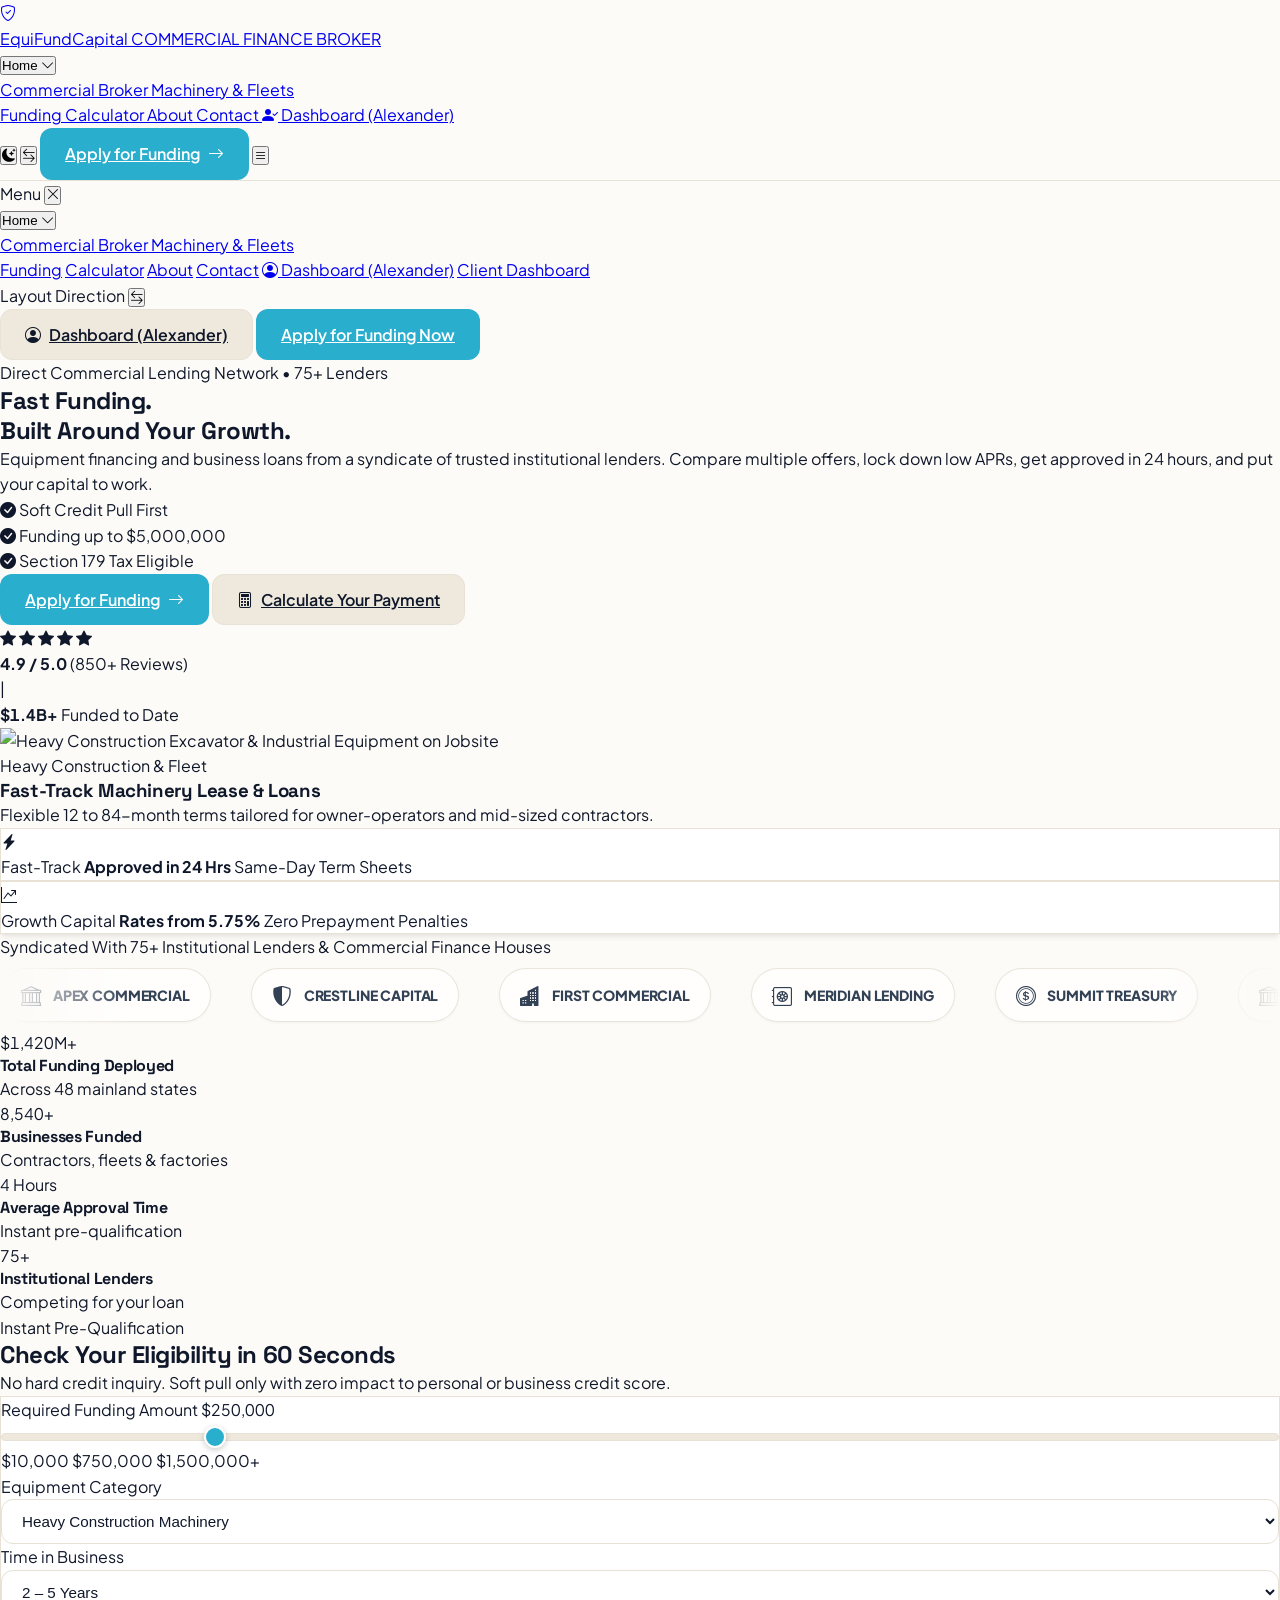
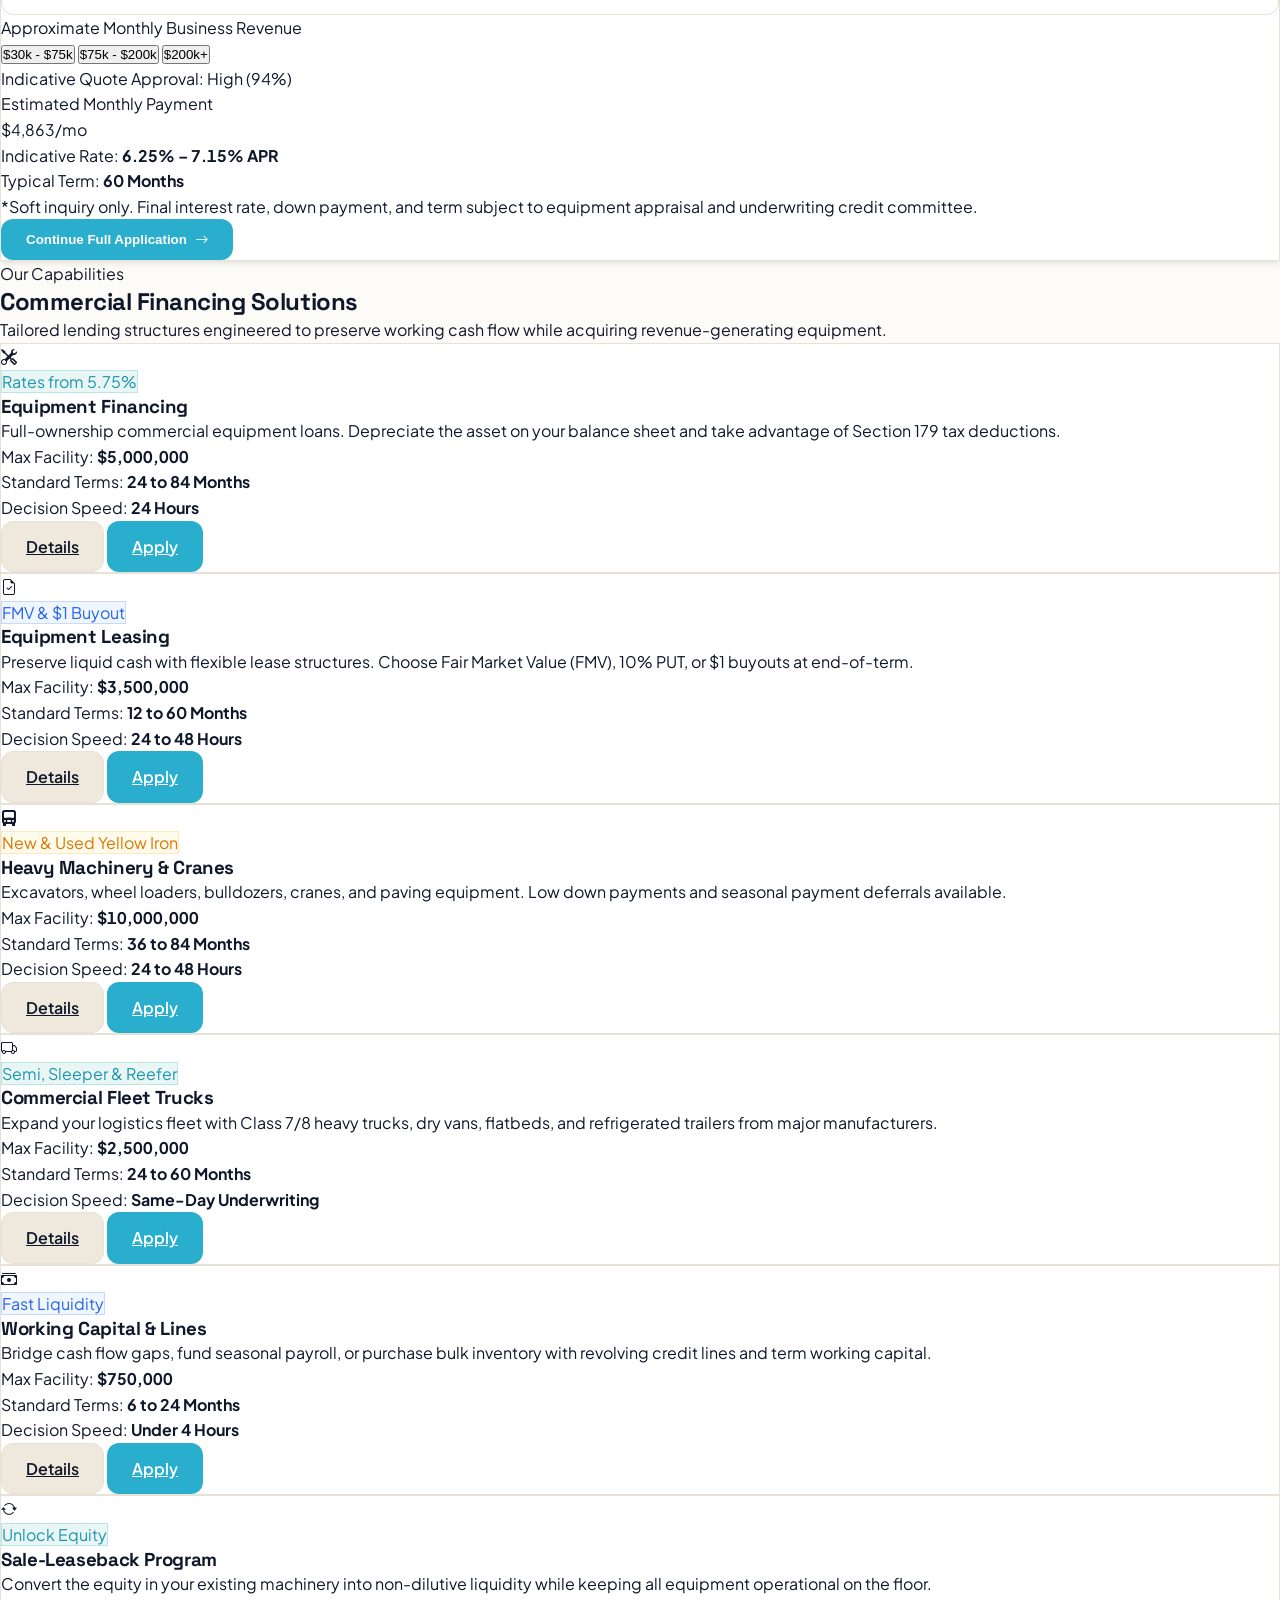
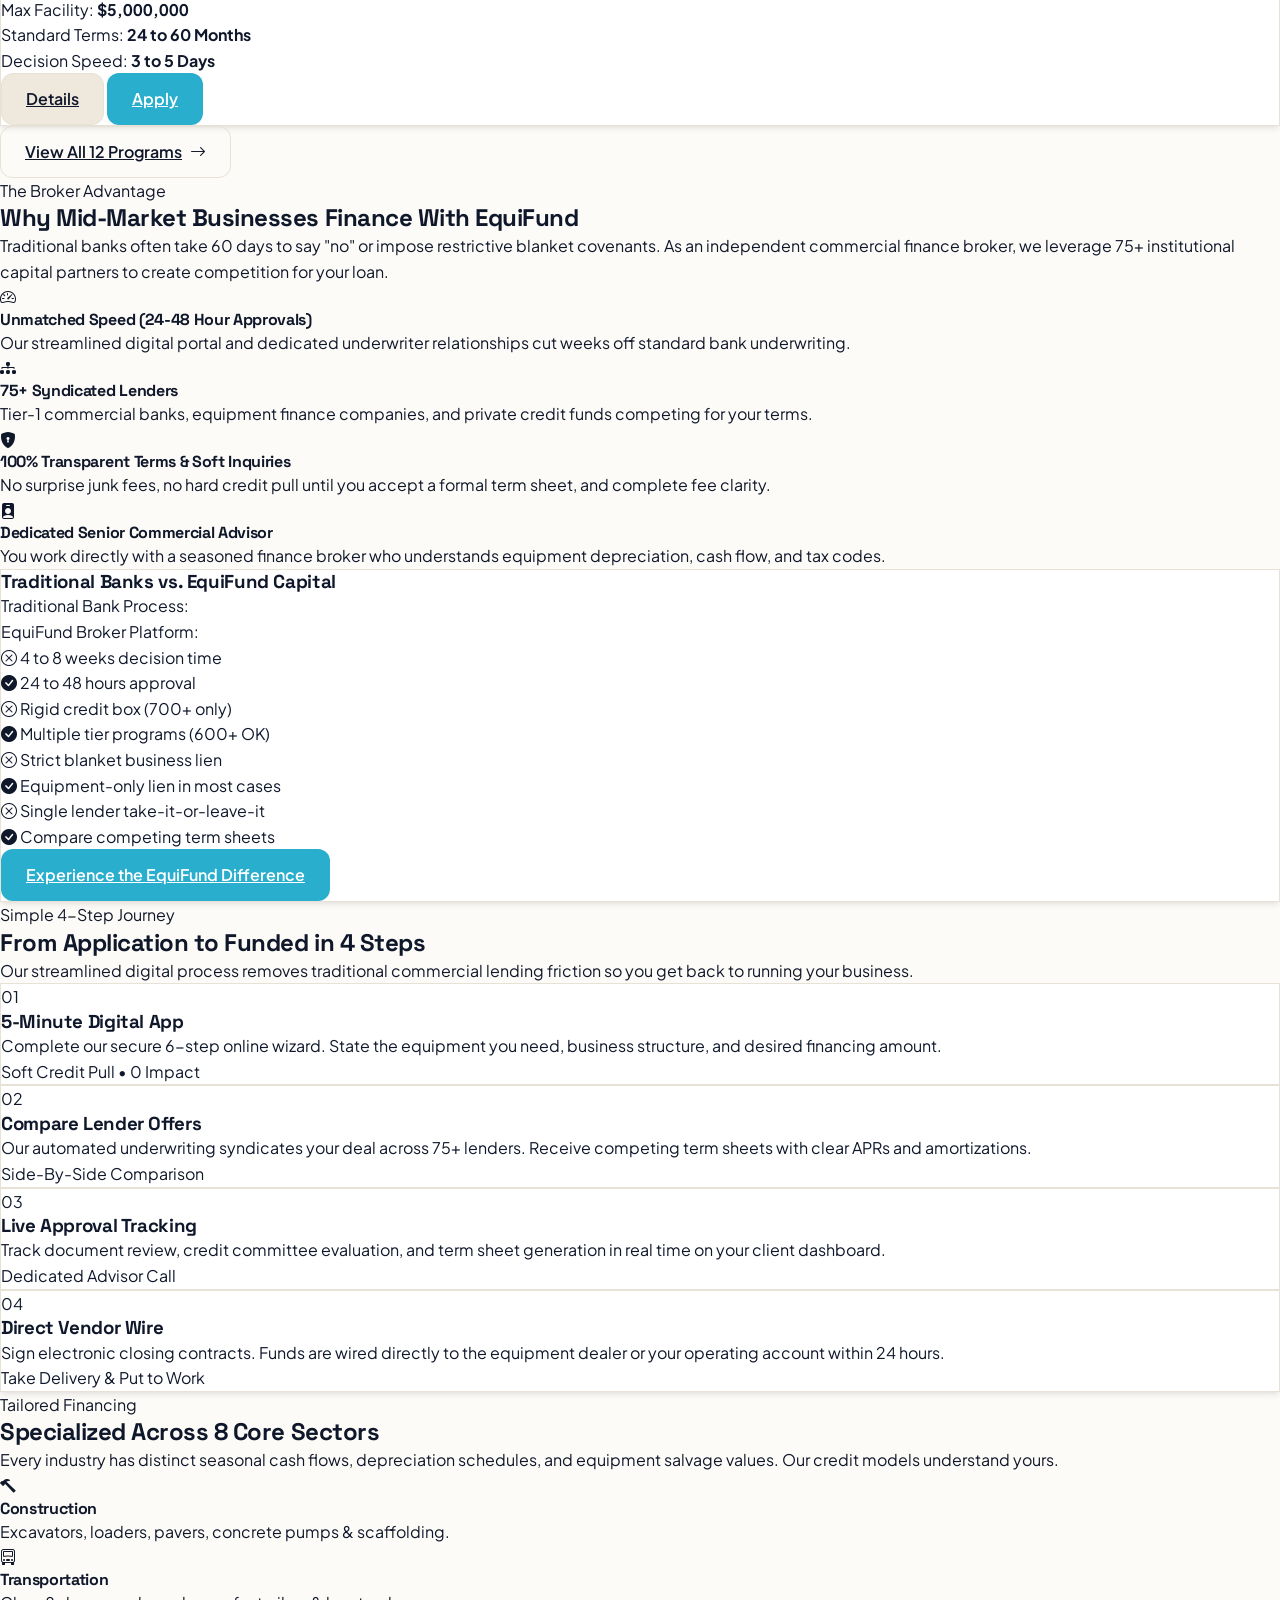
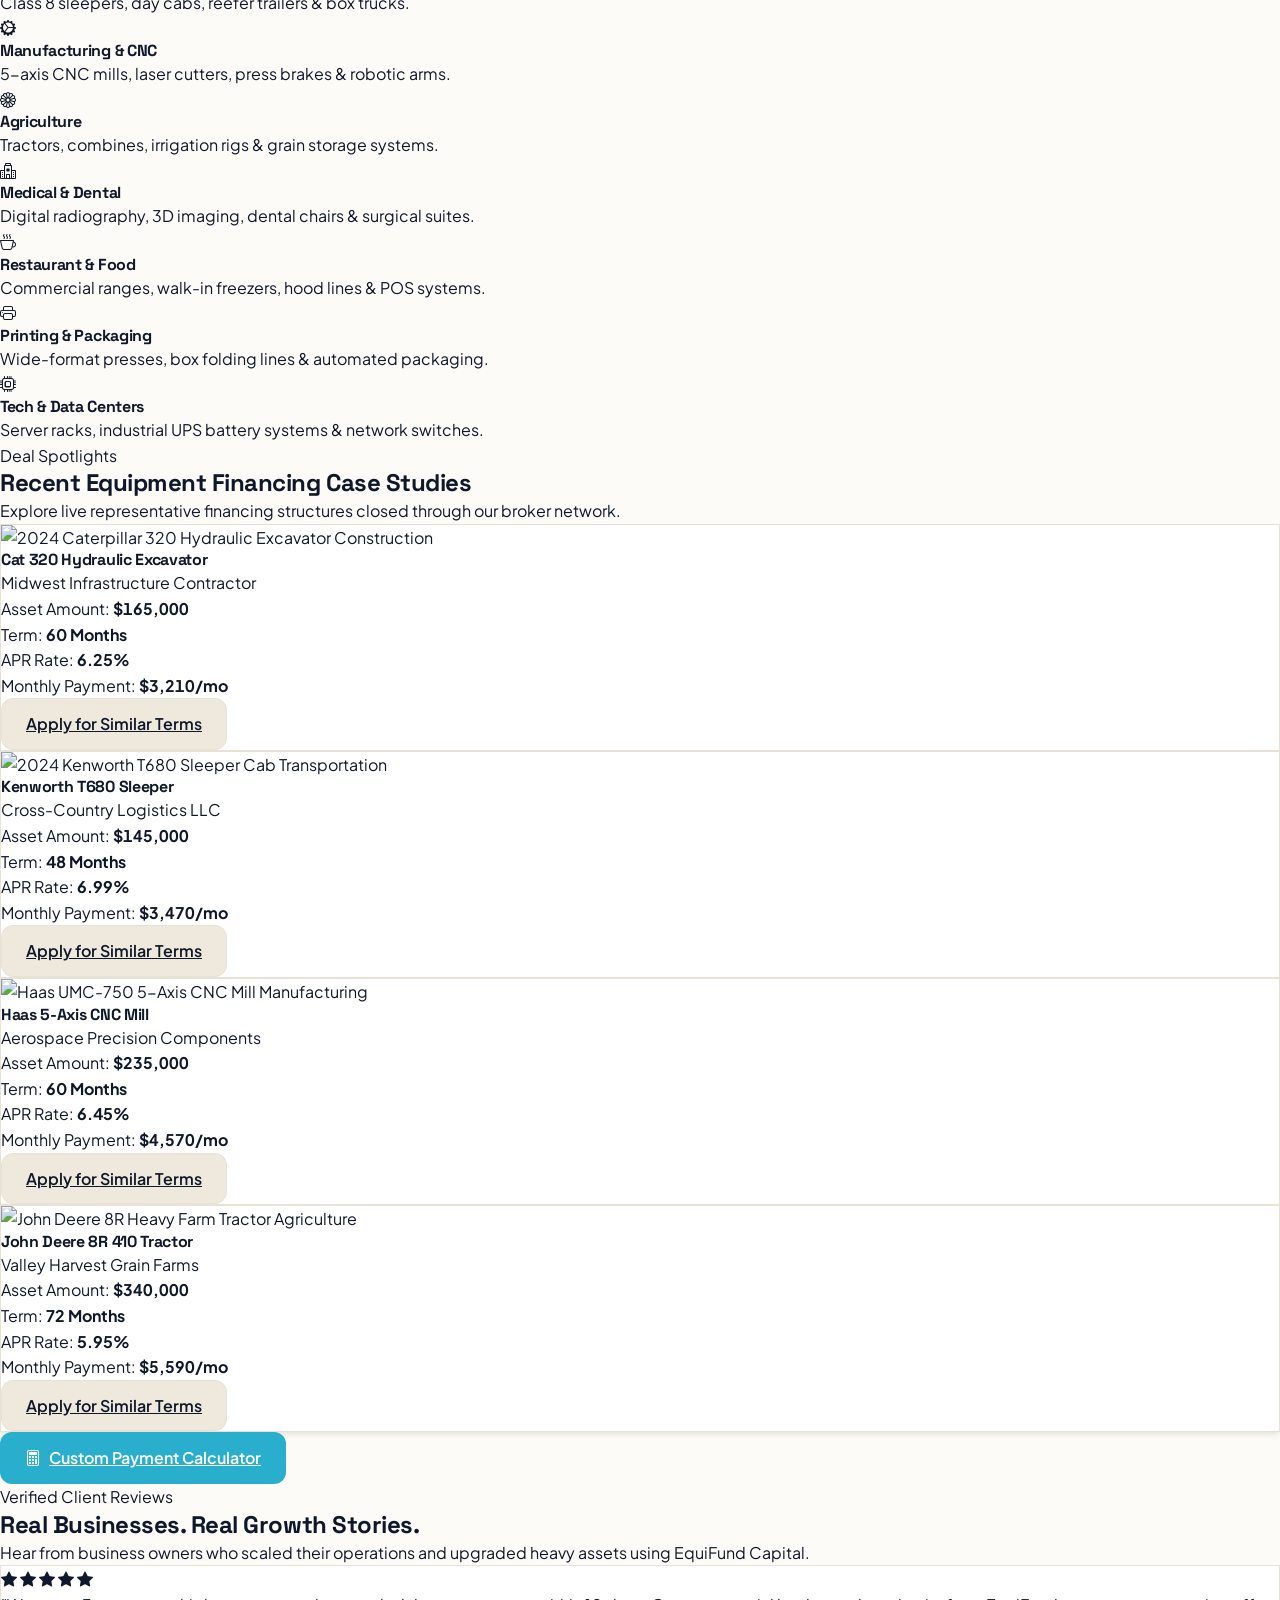
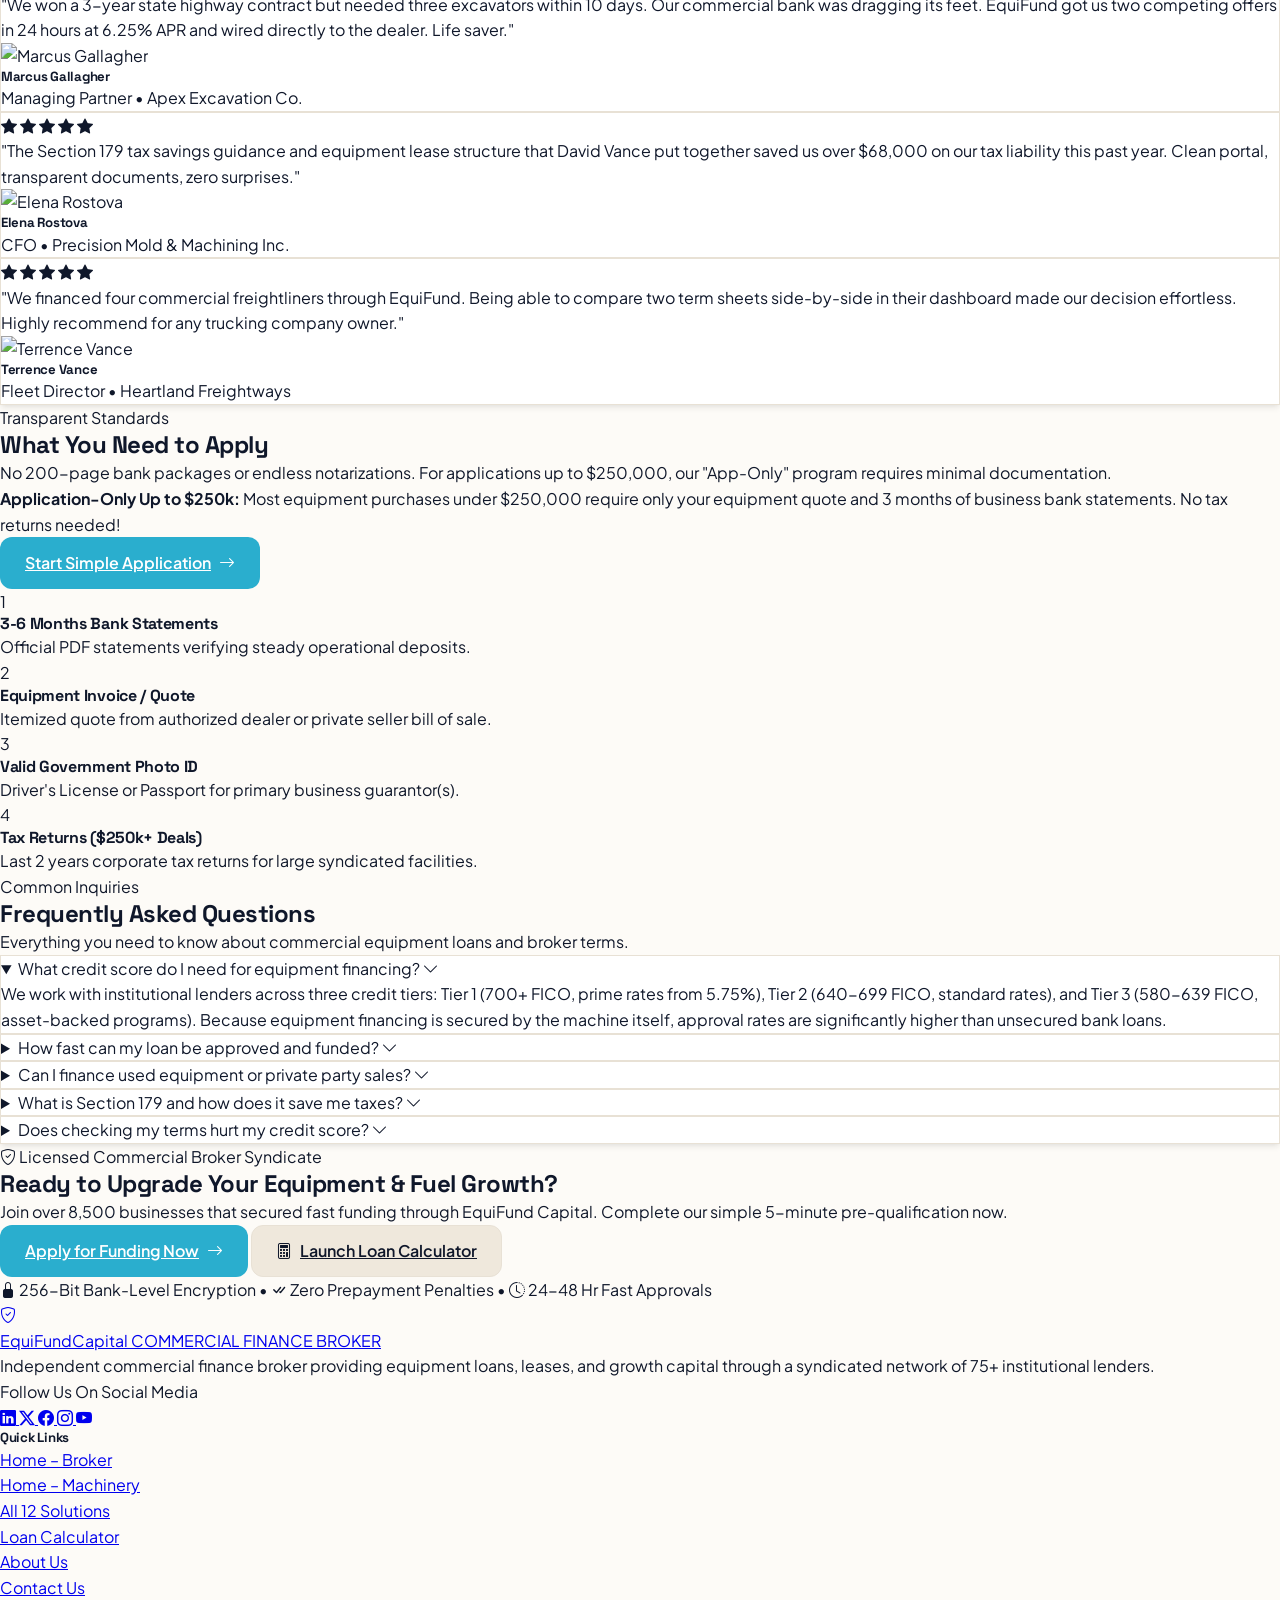
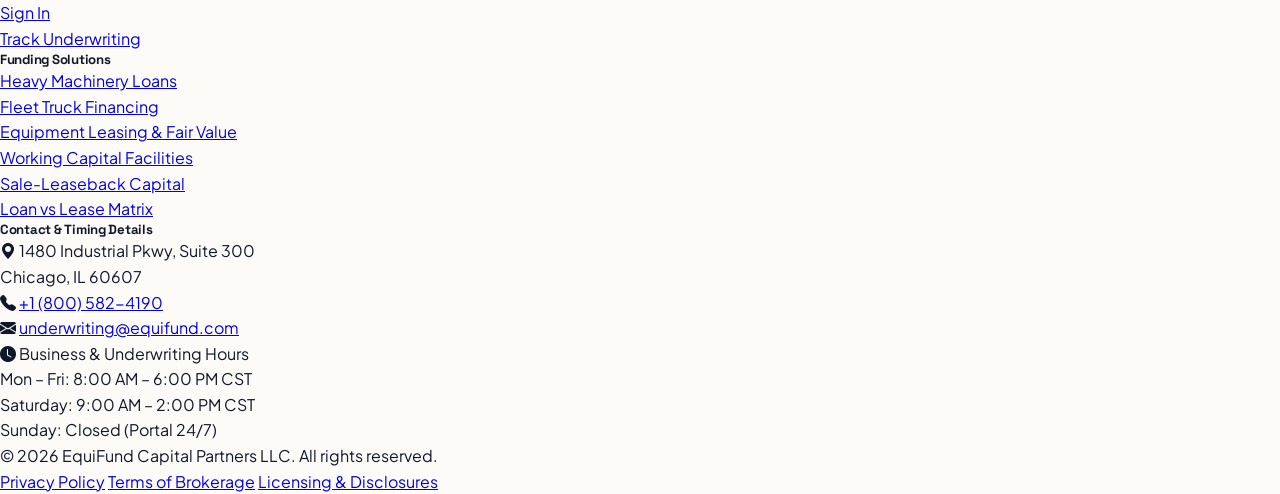
==== index.html @ e2d924dc "first commit" ====
<!DOCTYPE html>
<html lang="en" data-theme="light" dir="ltr">
<head>
  <meta charset="UTF-8">
  <meta name="viewport" content="width=device-width, initial-scale=1.0">
  <title>EquiFund Capital | Equipment Financing & Commercial Business Loans</title>
  <meta name="description" content="Premier commercial equipment financing and business loan broker. Compare top-tier lender offers, get approved in 24-48 hours, and scale your operations with low rates.">
  <link rel="icon" type="image/png" href="favicon.png">
  <link rel="shortcut icon" href="favicon.ico">
  <link rel="apple-touch-icon" href="favicon.png">

  <!-- Tailwind CSS Play CDN -->
  <script src="https://cdn.tailwindcss.com"></script>
  <script>
    tailwind.config = {
      darkMode: ['selector', '[data-theme="dark"]'],
      theme: {
        extend: {
          colors: {
            brand: {
              navy: '#0F172A',
              slate: '#1E293B',
              cyan: '#2AAECE',
              emerald: '#2AAECE',
              'emerald-hover': '#1E94B1',
              gold: '#F59E0B',
              blue: '#2563EB',
              rose: '#EF4444'
            },
            emerald: {
              50: '#F0FBFD',
              100: '#E8F7F3',
              200: '#BAEBF4',
              300: '#7CD5E9',
              400: '#46BFDC',
              500: '#2AAECE',
              600: '#1E94B1',
              700: '#17768E',
              800: '#155E72',
              900: '#144E5E',
              950: '#073340'
            },
            teal: {
              50: '#F0FBFD',
              100: '#E8F7F3',
              200: '#BAEBF4',
              300: '#7CD5E9',
              400: '#46BFDC',
              500: '#2AAECE',
              600: '#1E94B1',
              700: '#17768E',
              800: '#155E72',
              900: '#144E5E',
              950: '#073340'
            },
            cyan: {
              50: '#F0FBFD',
              100: '#E8F7F3',
              200: '#BAEBF4',
              300: '#7CD5E9',
              400: '#46BFDC',
              500: '#2AAECE',
              600: '#1E94B1',
              700: '#17768E',
              800: '#155E72',
              900: '#144E5E',
              950: '#073340'
            },
            cream: {
              50: '#FDFBF7',
              100: '#F6F1E9',
              200: '#EFE8DC',
              300: '#E7DEC9',
              400: '#DFD2B6',
              500: '#D4C3A3'
            }
          },
          fontFamily: {
            sans: ['"Plus Jakarta Sans"', 'system-ui', 'sans-serif'],
            heading: ['"Space Grotesk"', '"Plus Jakarta Sans"', 'sans-serif']
          }
        }
      }
    }
  </script>

  <!-- Bootstrap Icons -->
  <link rel="stylesheet" href="https://cdn.jsdelivr.net/npm/bootstrap-icons@1.11.3/font/bootstrap-icons.min.css">
  
  <!-- Custom Core Stylesheet -->
  <link rel="stylesheet" href="css/style.css">
</head>
<body class="bg-[#FDFBF7] dark:bg-[#090E17] text-slate-900 dark:text-slate-100 antialiased selection:bg-[#2AAECE] selection:text-white">

  <!-- =========================================================================
       Sticky Navigation Bar
       ========================================================================= -->
  <header class="sticky top-0 z-50 glass-header transition-colors">
    <div class="max-w-7xl mx-auto px-4 sm:px-6 lg:px-8 h-20 flex items-center justify-between">
      
      <!-- Brand Logo -->
      <a href="index.html" class="flex items-center gap-3 group">
        <div class="w-11 h-11 rounded-xl bg-emerald-600 flex items-center justify-center text-white shadow-md shadow-emerald-500/20 group-hover:scale-105 transition-transform">
          <i class="bi bi-shield-check text-2xl"></i>
        </div>
        <div>
          <span class="font-heading text-xl font-bold tracking-tight text-slate-900 dark:text-white block leading-none">
            EquiFund<span class="text-emerald-500">Capital</span>
          </span>
          <span class="text-[10px] uppercase font-bold tracking-widest text-slate-500 dark:text-slate-400 block mt-1">
            COMMERCIAL FINANCE BROKER
          </span>
        </div>
      </a>

      <!-- Desktop Navigation Menu -->
      <nav class="hidden lg:flex items-center gap-8 text-sm font-semibold text-slate-700 dark:text-slate-300">
        <!-- Home Dropdown -->
        <div class="relative group">
          <button class="flex items-center gap-1.5 text-emerald-600 dark:text-emerald-400 font-semibold transition-colors py-2 focus:outline-none" aria-haspopup="true" aria-expanded="false">
            <span>Home</span>
            <i class="bi bi-chevron-down text-xs transition-transform duration-200 group-hover:rotate-180"></i>
          </button>
          <div class="absolute top-full left-0 w-48 pt-2 opacity-0 invisible translate-y-2 group-hover:opacity-100 group-hover:visible group-hover:translate-y-0 transition-all duration-200 z-50">
            <div class="bg-white dark:bg-[#0F172A] rounded-2xl shadow-xl border border-[#E8E1D5] dark:border-slate-800 p-1.5 space-y-1">
              <a href="index.html" class="block px-3.5 py-2 rounded-xl bg-[#F6F1E9] dark:bg-slate-800 text-emerald-600 dark:text-emerald-400 text-xs font-bold transition-colors">
                Commercial Broker
              </a>
              <a href="home-2.html" class="block px-3.5 py-2 rounded-xl text-slate-700 dark:text-slate-300 hover:bg-[#F6F1E9] dark:hover:bg-slate-800 hover:text-emerald-600 dark:hover:text-emerald-400 text-xs font-bold transition-colors">
                Machinery & Fleets
              </a>
            </div>
          </div>
        </div>
        <a href="services.html" class="hover:text-emerald-600 dark:hover:text-emerald-400 transition-colors whitespace-nowrap">
          Funding
        </a>
        <a href="calculator.html" class="hover:text-emerald-600 dark:hover:text-emerald-400 transition-colors whitespace-nowrap">
          Calculator
        </a>
        <a href="about.html" class="hover:text-emerald-600 dark:hover:text-emerald-400 transition-colors whitespace-nowrap">
          About
        </a>
        <a href="contact.html" class="hover:text-emerald-600 dark:hover:text-emerald-400 transition-colors whitespace-nowrap">
          Contact
        </a>
        <a href="login.html" class="auth-nav-link hover:text-emerald-600 dark:hover:text-emerald-400 transition-colors whitespace-nowrap inline-flex items-center gap-1.5" title="Sign In to your Account">
          <i class="bi bi-person-circle text-base"></i> <span>Sign In</span>
        </a>
      </nav>

      <!-- Utilities & CTAs -->
      <div class="flex items-center gap-3">
        <!-- Theme Toggle -->
        <button class="theme-toggle-btn p-2.5 rounded-xl border border-slate-200 dark:border-slate-800 text-slate-600 dark:text-slate-300 hover:border-emerald-500 transition-colors flex items-center justify-center" title="Toggle Dark/Light Mode" aria-label="Toggle Dark/Light Mode">
          <i class="bi bi-moon-stars-fill theme-toggle-icon"></i>
        </button>

        <!-- RTL Toggle (Arrows) -->
        <button class="rtl-toggle-btn p-2.5 rounded-xl border border-slate-200 dark:border-slate-800 text-slate-600 dark:text-slate-300 hover:border-emerald-500 transition-colors flex items-center justify-center" title="Toggle Text Direction (LTR / RTL)" aria-label="Toggle Text Direction">
          <i class="bi bi-arrow-left-right"></i>
        </button>

        <!-- Primary CTA -->
        <a href="login.html?intent=apply" class="btn-primary text-xs px-5 py-2.5 shadow-glow hidden sm:inline-flex">
          <span>Apply for Funding</span> <i class="bi bi-arrow-right"></i>
        </a>

        <!-- Mobile Hamburger Button -->
        <button id="mobile-menu-btn" class="p-2.5 rounded-xl border border-slate-200 dark:border-slate-800 text-slate-700 dark:text-slate-200 hover:border-emerald-500 transition-colors lg:hidden" aria-label="Open Navigation">
          <i class="bi bi-list text-2xl"></i>
        </button>
      </div>

    </div>
  </header>

  <!-- Mobile Off-Canvas Navigation Drawer -->
  <div id="mobile-menu-backdrop" class="fixed inset-0 bg-slate-900/60 backdrop-blur-sm z-50 hidden transition-opacity"></div>
  <div id="mobile-menu-drawer" class="fixed top-0 right-0 bottom-0 w-80 bg-white dark:bg-[#0F172A] z-50 shadow-2xl p-6 flex flex-col justify-between transform translate-x-full transition-transform duration-300">
    <div>
      <div class="flex items-center justify-between pb-6 border-b border-slate-100 dark:border-slate-800">
        <span class="font-heading font-bold text-lg text-slate-900 dark:text-white">Menu</span>
        <button id="mobile-menu-close" class="p-2 rounded-lg text-slate-400 hover:text-slate-600 dark:hover:text-white" aria-label="Close Menu">
          <i class="bi bi-x-lg text-xl"></i>
        </button>
      </div>
      <nav class="flex flex-col gap-4 mt-6 text-base font-semibold">
        <!-- Mobile Home Accordion -->
        <div class="border-b border-slate-100 dark:border-slate-800 pb-2">
          <button id="mobile-home-toggle" class="w-full flex items-center justify-between py-2 text-emerald-600 dark:text-emerald-400 font-semibold focus:outline-none">
            <span>Home</span>
            <i class="bi bi-chevron-down text-xs transition-transform duration-200" id="mobile-home-icon"></i>
          </button>
          <div id="mobile-home-menu" class="pl-2 space-y-1 mt-1">
            <a href="index.html" class="block py-2 px-3 rounded-lg bg-[#F6F1E9] dark:bg-slate-800 text-xs font-bold text-emerald-600 dark:text-emerald-400">
              Commercial Broker
            </a>
            <a href="home-2.html" class="block py-2 px-3 rounded-lg text-xs font-bold text-slate-700 dark:text-slate-300 hover:text-emerald-500">
              Machinery & Fleets
            </a>
          </div>
        </div>
        <a href="services.html" class="py-2 border-b border-slate-100 dark:border-slate-800">Funding</a>
        <a href="calculator.html" class="py-2 border-b border-slate-100 dark:border-slate-800">Calculator</a>
        <a href="about.html" class="py-2 border-b border-slate-100 dark:border-slate-800">About</a>
        <a href="contact.html" class="py-2 border-b border-slate-100 dark:border-slate-800">Contact</a>
        <a href="login.html" class="mobile-auth-link py-2 border-b border-slate-100 dark:border-slate-800 flex items-center gap-2">
          <i class="bi bi-person-circle text-emerald-500"></i> <span>Sign In</span>
        </a>
        <a href="dashboard.html" class="py-2 border-b border-slate-100 dark:border-slate-800 text-emerald-600">Client Dashboard</a>
      </nav>
    </div>
    <div class="pt-6 border-t border-slate-100 dark:border-slate-800 space-y-3">
      <div class="flex items-center justify-between">
        <span class="text-xs text-slate-500">Layout Direction</span>
        <button class="rtl-toggle-btn p-2 rounded-lg border border-slate-200 dark:border-slate-800 text-slate-600 dark:text-slate-300 flex items-center justify-center" title="Toggle Text Direction">
          <i class="bi bi-arrow-left-right"></i>
        </button>
      </div>
      <a href="login.html" class="mobile-auth-link btn-secondary w-full text-center text-sm py-3 block">
        <i class="bi bi-person-circle"></i> Sign In
      </a>
      <a href="login.html?intent=apply" class="btn-primary w-full text-center text-sm py-3 block">
        Apply for Funding Now
      </a>
    </div>
  </div>

  <!-- =========================================================================
       HERO SECTION: Fast Business Funding
       ========================================================================= -->
  <section class="relative min-h-[92vh] flex items-center pt-8 pb-16 overflow-hidden bg-[#F6F1E9] dark:bg-[#090E17] border-b border-[#E8E1D5] dark:border-slate-800">
    <div class="max-w-7xl mx-auto px-4 sm:px-6 lg:px-8 relative z-10 w-full">
      <div class="grid grid-cols-1 lg:grid-cols-12 gap-12 lg:gap-8 items-center">
        
        <!-- Left Content Column -->
        <div class="lg:col-span-7 space-y-8">
          
          <!-- Trust Badge Pill -->
          <div class="inline-flex items-center gap-2.5 px-4 py-2 rounded-full border border-emerald-500/30 bg-emerald-500/10 text-emerald-700 dark:text-emerald-300 text-xs font-bold uppercase tracking-wider">
            <span class="w-2 h-2 rounded-full bg-emerald-500 animate-ping"></span>
            <span>Direct Commercial Lending Network &bull; 75+ Lenders</span>
          </div>

          <!-- Hero Headline -->
          <div class="space-y-4">
            <h1 class="text-4xl sm:text-5xl lg:text-6xl font-extrabold font-heading text-slate-900 dark:text-white leading-[1.1] tracking-tight">
              Fast Funding.<br>
              <span class="text-[#2AAECE] inline-block">
                Built Around Your Growth.
              </span>
            </h1>
            <p class="text-lg sm:text-xl text-slate-600 dark:text-slate-300 max-w-2xl leading-relaxed">
              Equipment financing and business loans from a syndicate of trusted institutional lenders. Compare multiple offers, lock down low APRs, get approved in 24 hours, and put your capital to work.
            </p>
          </div>

          <!-- Key Highlights Bullet Bar -->
          <div class="grid grid-cols-2 sm:grid-cols-3 gap-3 pt-2 text-xs font-semibold text-slate-700 dark:text-slate-300">
            <div class="flex items-center gap-2">
              <i class="bi bi-check-circle-fill text-emerald-500 text-base"></i>
              <span>Soft Credit Pull First</span>
            </div>
            <div class="flex items-center gap-2">
              <i class="bi bi-check-circle-fill text-emerald-500 text-base"></i>
              <span>Funding up to $5,000,000</span>
            </div>
            <div class="flex items-center gap-2">
              <i class="bi bi-check-circle-fill text-emerald-500 text-base"></i>
              <span>Section 179 Tax Eligible</span>
            </div>
          </div>

          <!-- CTA Buttons -->
          <div class="flex flex-col sm:flex-row gap-4 pt-2">
            <a href="login.html?intent=apply" class="btn-primary text-base px-8 py-4 shadow-xl">
              <span>Apply for Funding</span>
              <i class="bi bi-arrow-right text-lg"></i>
            </a>
            <a href="calculator.html" class="btn-secondary text-base px-8 py-4">
              <i class="bi bi-calculator"></i>
              <span>Calculate Your Payment</span>
            </a>
          </div>

          <!-- Micro Trust Stats -->
          <div class="pt-4 flex items-center gap-6 text-xs text-slate-500 dark:text-slate-400">
            <div class="flex items-center gap-1.5">
              <div class="flex text-amber-400">
                <i class="bi bi-star-fill"></i>
                <i class="bi bi-star-fill"></i>
                <i class="bi bi-star-fill"></i>
                <i class="bi bi-star-fill"></i>
                <i class="bi bi-star-fill"></i>
              </div>
              <strong class="text-slate-900 dark:text-white font-bold">4.9 / 5.0</strong> (850+ Reviews)
            </div>
            <div class="hidden sm:block text-slate-300 dark:text-slate-700">|</div>
            <div>
              <strong class="text-slate-900 dark:text-white font-bold font-tabular">$1.4B+</strong> Funded to Date
            </div>
          </div>

        </div>

        <!-- Right Visual Column: Realistic Heavy Equipment & Floating Fintech Badges -->
        <div class="lg:col-span-5 relative">
          
          <!-- Main Hero Image Frame -->
          <div class="relative rounded-3xl overflow-hidden shadow-2xl border-4 border-white dark:border-slate-800 bg-slate-100 dark:bg-slate-800 group">
            <img src="https://images.unsplash.com/photo-1578328819058-b69f3a3b0f6b?auto=format&fit=crop&w=1200&q=80" 
                 alt="Heavy Construction Excavator & Industrial Equipment on Jobsite" 
                 class="w-full h-[460px] sm:h-[520px] object-cover object-center group-hover:scale-105 transition-transform duration-700">
            
            <div class="absolute bottom-6 left-6 right-6 p-4 rounded-2xl bg-slate-950/80 backdrop-blur-sm border border-white/10 text-white">
              <div class="inline-block px-3 py-1 rounded-md bg-emerald-500 text-white font-bold text-xs uppercase tracking-wider mb-2">
                Heavy Construction & Fleet
              </div>
              <h3 class="text-lg font-bold">Fast-Track Machinery Lease & Loans</h3>
              <p class="text-xs text-slate-200 mt-0.5">Flexible 12 to 84-month terms tailored for owner-operators and mid-sized contractors.</p>
            </div>
          </div>

          <!-- Floating Badge 1: Approval Speed -->
          <div class="glass-card absolute -top-5 -left-4 sm:-left-8 p-4 rounded-2xl shadow-xl flex items-center gap-3.5 max-w-[240px] animate-float">
            <div class="w-11 h-11 rounded-xl bg-emerald-500/10 text-emerald-600 dark:text-emerald-400 flex items-center justify-center text-xl flex-shrink-0">
              <i class="bi bi-lightning-charge-fill"></i>
            </div>
            <div>
              <span class="text-[10px] font-bold uppercase tracking-wider text-slate-400 block">Fast-Track</span>
              <strong class="text-sm font-bold text-slate-900 dark:text-white block">Approved in 24 Hrs</strong>
              <span class="text-[11px] text-emerald-600 dark:text-emerald-400 font-semibold">Same-Day Term Sheets</span>
            </div>
          </div>

          <!-- Floating Badge 2: Funding Amount & Rates -->
          <div class="glass-card absolute -bottom-6 -right-3 sm:-right-6 p-4 rounded-2xl shadow-xl flex items-center gap-3.5 max-w-[260px]">
            <div class="w-11 h-11 rounded-xl bg-amber-500/10 text-amber-500 flex items-center justify-center text-xl flex-shrink-0">
              <i class="bi bi-graph-up-arrow"></i>
            </div>
            <div>
              <span class="text-[10px] font-bold uppercase tracking-wider text-slate-400 block">Growth Capital</span>
              <strong class="text-base font-extrabold text-slate-900 dark:text-white font-tabular block">Rates from 5.75%</strong>
              <span class="text-[11px] text-slate-500 dark:text-slate-400">Zero Prepayment Penalties</span>
            </div>
          </div>

        </div>

      </div>
    </div>
  </section>

  <!-- =========================================================================
       TRUST BAR: Lender Partner Wordmarks & Certifications (Animated Marquee)
       ========================================================================= -->
  <section class="py-10 border-y border-[#E8E1D5] dark:border-slate-800 bg-[#F6F1E9]/60 dark:bg-slate-900/40 overflow-hidden">
    <div class="max-w-7xl mx-auto px-4 sm:px-6 lg:px-8">
      <p class="text-center text-xs uppercase font-bold tracking-widest text-slate-600 dark:text-slate-400 mb-6 flex items-center justify-center gap-2">
        <span class="w-8 h-px bg-slate-300 dark:bg-slate-700 hidden sm:inline-block"></span>
        <span>Syndicated With 75+ Institutional Lenders &amp; Commercial Finance Houses</span>
        <span class="w-8 h-px bg-slate-300 dark:bg-slate-700 hidden sm:inline-block"></span>
      </p>
      
      <!-- Infinite Smooth Gliding Partner Marquee with Pause on Hover -->
      <div class="partner-marquee-container">
        <div class="partner-marquee-track">
          <!-- Primary Loop Group -->
          <div class="partner-logo-item" title="Apex Commercial Lending Desk">
            <i class="bi bi-bank text-emerald-500"></i>
            <span>APEX COMMERCIAL</span>
          </div>
          <div class="partner-logo-item" title="Crestline Capital Syndication">
            <i class="bi bi-shield-shaded text-blue-500"></i>
            <span>CRESTLINE CAPITAL</span>
          </div>
          <div class="partner-logo-item" title="First Commercial Credit Desk">
            <i class="bi bi-buildings-fill text-indigo-500"></i>
            <span>FIRST COMMERCIAL</span>
          </div>
          <div class="partner-logo-item" title="Meridian Lending Group">
            <i class="bi bi-safe2 text-amber-500"></i>
            <span>MERIDIAN LENDING</span>
          </div>
          <div class="partner-logo-item" title="Summit Treasury Commercial Facilities">
            <i class="bi bi-coin text-emerald-500"></i>
            <span>SUMMIT TREASURY</span>
          </div>

          <!-- Duplicate Loop Group for Seamless Infinite Scroll -->
          <div class="partner-logo-item" title="Apex Commercial Lending Desk" aria-hidden="true">
            <i class="bi bi-bank text-emerald-500"></i>
            <span>APEX COMMERCIAL</span>
          </div>
          <div class="partner-logo-item" title="Crestline Capital Syndication" aria-hidden="true">
            <i class="bi bi-shield-shaded text-blue-500"></i>
            <span>CRESTLINE CAPITAL</span>
          </div>
          <div class="partner-logo-item" title="First Commercial Credit Desk" aria-hidden="true">
            <i class="bi bi-buildings-fill text-indigo-500"></i>
            <span>FIRST COMMERCIAL</span>
          </div>
          <div class="partner-logo-item" title="Meridian Lending Group" aria-hidden="true">
            <i class="bi bi-safe2 text-amber-500"></i>
            <span>MERIDIAN LENDING</span>
          </div>
          <div class="partner-logo-item" title="Summit Treasury Commercial Facilities" aria-hidden="true">
            <i class="bi bi-coin text-emerald-500"></i>
            <span>SUMMIT TREASURY</span>
          </div>
        </div>
      </div>
    </div>
  </section>

  <!-- =========================================================================
       ANIMATED STATISTICS: Scale & Credibility
       ========================================================================= -->
  <section class="py-16 sm:py-20 bg-[#FDFBF7] dark:bg-[#090E17]">
    <div class="max-w-7xl mx-auto px-4 sm:px-6 lg:px-8">
      <div class="grid grid-cols-2 lg:grid-cols-4 gap-6 sm:gap-8">
        
        <div class="stat-card-animated stat-card-emerald p-6 rounded-2xl border border-slate-100 dark:border-slate-800 bg-slate-50/60 dark:bg-slate-900/40 text-center cursor-default">
          <div class="text-3xl sm:text-4xl font-extrabold font-heading text-emerald-600 dark:text-emerald-400 font-tabular mb-1" 
               data-counter="1420" data-prefix="$" data-suffix="M+">
            $1,420M+
          </div>
          <h4 class="text-sm font-bold text-slate-900 dark:text-white">Total Funding Deployed</h4>
          <p class="text-xs text-slate-500 mt-1">Across 48 mainland states</p>
        </div>

        <div class="stat-card-animated stat-card-slate p-6 rounded-2xl border border-slate-100 dark:border-slate-800 bg-slate-50/60 dark:bg-slate-900/40 text-center cursor-default">
          <div class="text-3xl sm:text-4xl font-extrabold font-heading text-slate-900 dark:text-white font-tabular mb-1" 
               data-counter="8540" data-suffix="+">
            8,540+
          </div>
          <h4 class="text-sm font-bold text-slate-900 dark:text-white">Businesses Funded</h4>
          <p class="text-xs text-slate-500 mt-1">Contractors, fleets &amp; factories</p>
        </div>

        <div class="stat-card-animated stat-card-blue p-6 rounded-2xl border border-slate-100 dark:border-slate-800 bg-slate-50/60 dark:bg-slate-900/40 text-center cursor-default">
          <div class="text-3xl sm:text-4xl font-extrabold font-heading text-blue-600 dark:text-blue-400 font-tabular mb-1" 
               data-counter="4" data-suffix=" Hours">
            4 Hours
          </div>
          <h4 class="text-sm font-bold text-slate-900 dark:text-white">Average Approval Time</h4>
          <p class="text-xs text-slate-500 mt-1">Instant pre-qualification</p>
        </div>

        <div class="stat-card-animated stat-card-amber p-6 rounded-2xl border border-slate-100 dark:border-slate-800 bg-slate-50/60 dark:bg-slate-900/40 text-center cursor-default">
          <div class="text-3xl sm:text-4xl font-extrabold font-heading text-amber-500 font-tabular mb-1" 
               data-counter="75" data-suffix="+">
            75+
          </div>
          <h4 class="text-sm font-bold text-slate-900 dark:text-white">Institutional Lenders</h4>
          <p class="text-xs text-slate-500 mt-1">Competing for your loan</p>
        </div>

      </div>
    </div>
  </section>

  <!-- =========================================================================
       QUICK PRE-QUALIFICATION WIDGET: Instant Loan Estimate
       ========================================================================= -->
  <section class="py-16 bg-[#F6F1E9] dark:bg-[#0F172A] border-y border-[#E8E1D5] dark:border-slate-800">
    <div class="max-w-6xl mx-auto px-4 sm:px-6 lg:px-8">
      
      <div class="text-center max-w-2xl mx-auto mb-12">
        <span class="text-xs uppercase font-bold tracking-widest text-emerald-600 dark:text-emerald-400 block mb-2">Instant Pre-Qualification</span>
        <h2 class="text-3xl sm:text-4xl font-extrabold font-heading text-slate-900 dark:text-white">Check Your Eligibility in 60 Seconds</h2>
        <p class="text-sm sm:text-base text-slate-600 dark:text-slate-400 mt-3">No hard credit inquiry. Soft pull only with zero impact to personal or business credit score.</p>
      </div>

      <div class="glass-card rounded-3xl p-6 sm:p-10 shadow-xl border border-slate-200 dark:border-slate-800">
        <div class="grid grid-cols-1 lg:grid-cols-12 gap-8 items-center">
          
          <!-- Inputs Column -->
          <div class="lg:col-span-7 space-y-6">
            
            <!-- Loan Amount Slider -->
            <div>
              <div class="flex justify-between items-center mb-2">
                <label class="text-xs font-bold text-slate-700 dark:text-slate-300 uppercase tracking-wider">Required Funding Amount</label>
                <span id="quick-widget-amount-val" class="text-xl font-extrabold text-emerald-600 dark:text-emerald-400 font-tabular">$250,000</span>
              </div>
              <input type="range" id="quick-widget-amount-slider" min="10000" max="1500000" step="10000" value="250000">
              <div class="flex justify-between text-[11px] text-slate-600 dark:text-slate-400 mt-1">
                <span>$10,000</span>
                <span>$750,000</span>
                <span>$1,500,000+</span>
              </div>
            </div>

            <!-- Equipment / Asset Type -->
            <div class="grid grid-cols-1 sm:grid-cols-2 gap-4">
              <div>
                <label class="block text-xs font-bold text-slate-700 dark:text-slate-300 uppercase tracking-wider mb-2">Equipment Category</label>
                <select id="quick-widget-category" class="form-select text-sm">
                  <option value="Heavy Machinery">Heavy Construction Machinery</option>
                  <option value="Commercial Trucks">Commercial Trucks & Trailers</option>
                  <option value="CNC & Manufacturing">CNC & Manufacturing Machine Tools</option>
                  <option value="Agricultural">Agricultural Tractors & Harvesters</option>
                  <option value="Medical & Dental">Medical & Dental Diagnostic Tech</option>
                  <option value="Kitchen & Restaurant">Commercial Kitchen & Foodservice</option>
                  <option value="Working Capital">Unsecured Working Capital</option>
                </select>
              </div>

              <div>
                <label class="block text-xs font-bold text-slate-700 dark:text-slate-300 uppercase tracking-wider mb-2">Time in Business</label>
                <select id="quick-widget-time" class="form-select text-sm">
                  <option value="2-5 years">2 – 5 Years</option>
                  <option value="5+ years">Over 5 Years (Established)</option>
                  <option value="1-2 years">1 – 2 Years</option>
                  <option value="under 1 year">Under 1 Year (Startup)</option>
                </select>
              </div>
            </div>

            <!-- Estimated Monthly Revenue -->
            <div>
              <label class="block text-xs font-bold text-slate-700 dark:text-slate-300 uppercase tracking-wider mb-2">Approximate Monthly Business Revenue</label>
              <div class="grid grid-cols-3 gap-2">
                <button type="button" class="quick-rev-btn active py-2.5 px-3 rounded-xl border border-emerald-500 bg-emerald-500/10 text-emerald-600 dark:text-emerald-400 font-bold text-xs" data-rev="50000">
                  $30k - $75k
                </button>
                <button type="button" class="quick-rev-btn py-2.5 px-3 rounded-xl border border-slate-200 dark:border-slate-800 text-slate-600 dark:text-slate-300 font-bold text-xs hover:border-emerald-500" data-rev="125000">
                  $75k - $200k
                </button>
                <button type="button" class="quick-rev-btn py-2.5 px-3 rounded-xl border border-slate-200 dark:border-slate-800 text-slate-600 dark:text-slate-300 font-bold text-xs hover:border-emerald-500" data-rev="300000">
                  $200k+
                </button>
              </div>
            </div>

          </div>

          <!-- Output Preview Column -->
          <div class="lg:col-span-5 bg-slate-900 text-white rounded-2xl p-6 sm:p-8 flex flex-col justify-between border border-slate-800 relative overflow-hidden">
            
            <div class="relative z-10 space-y-6">
              <div class="flex items-center justify-between">
                <span class="text-xs uppercase font-bold tracking-wider text-emerald-400">Indicative Quote</span>
                <span class="px-2.5 py-0.5 rounded-full text-[11px] font-bold bg-emerald-500/20 text-emerald-300 border border-emerald-500/30">
                  Approval: High (94%)
                </span>
              </div>

              <div>
                <span class="text-xs text-slate-400">Estimated Monthly Payment</span>
                <div id="quick-widget-payment-output" class="text-3xl sm:text-4xl font-extrabold text-white font-tabular mt-1">
                  $4,860<span class="text-sm font-normal text-slate-400">/mo</span>
                </div>
              </div>

              <div class="grid grid-cols-2 gap-4 text-xs border-y border-slate-800 py-4">
                <div>
                  <span class="text-slate-400 block">Indicative Rate:</span>
                  <strong class="text-emerald-400 font-tabular text-sm">6.25% &ndash; 7.15% APR</strong>
                </div>
                <div>
                  <span class="text-slate-400 block">Typical Term:</span>
                  <strong class="text-white text-sm">60 Months</strong>
                </div>
              </div>

              <p class="text-[11px] text-slate-400 leading-relaxed">
                *Soft inquiry only. Final interest rate, down payment, and term subject to equipment appraisal and underwriting credit committee.
              </p>
            </div>

            <div class="relative z-10 pt-6">
              <button id="quick-widget-continue-btn" class="btn-primary w-full text-sm py-3.5 shadow-glow">
                <span>Continue Full Application</span>
                <i class="bi bi-arrow-right"></i>
              </button>
            </div>

          </div>

        </div>
      </div>

    </div>
  </section>

  <!-- =========================================================================
       FUNDING SOLUTIONS OVERVIEW: 7 Comprehensive Financing Programs
       ========================================================================= -->
  <section class="py-20 sm:py-28 bg-[#FDFBF7] dark:bg-[#090E17]">
    <div class="max-w-7xl mx-auto px-4 sm:px-6 lg:px-8">
      
      <div class="text-center max-w-2xl mx-auto mb-16">
        <span class="text-xs uppercase font-bold tracking-widest text-emerald-600 dark:text-emerald-400 block mb-2">Our Capabilities</span>
        <h2 class="text-3xl sm:text-4xl font-extrabold font-heading text-slate-900 dark:text-white">
          Commercial Financing Solutions
        </h2>
        <p class="text-base text-slate-600 dark:text-slate-400 mt-2">
          Tailored lending structures engineered to preserve working cash flow while acquiring revenue-generating equipment.
        </p>
      </div>

      <div class="grid grid-cols-1 md:grid-cols-2 lg:grid-cols-3 gap-8">
        
        <!-- Solution 1: Equipment Financing -->
        <div class="glass-card rounded-2xl p-7 flex flex-col justify-between group hover:-translate-y-1">
          <div>
            <div class="flex items-center justify-between mb-5">
              <div class="w-12 h-12 rounded-xl bg-emerald-500/10 text-emerald-600 dark:text-emerald-400 flex items-center justify-center text-2xl group-hover:scale-110 transition-transform">
                <i class="bi bi-tools"></i>
              </div>
              <span class="badge-growth text-[11px] font-bold px-3 py-1 rounded-full">Rates from 5.75%</span>
            </div>
            <h3 class="text-xl font-bold text-slate-900 dark:text-white mb-2">Equipment Financing</h3>
            <p class="text-sm text-slate-600 dark:text-slate-400 leading-relaxed mb-6">
              Full-ownership commercial equipment loans. Depreciate the asset on your balance sheet and take advantage of Section 179 tax deductions.
            </p>
            <div class="space-y-2 text-xs border-t border-slate-100 dark:border-slate-800 pt-4 mb-6">
              <div class="flex justify-between"><span class="text-slate-600 dark:text-slate-400">Max Facility:</span> <strong class="text-slate-800 dark:text-slate-200 font-tabular">$5,000,000</strong></div>
              <div class="flex justify-between"><span class="text-slate-600 dark:text-slate-400">Standard Terms:</span> <strong class="text-slate-800 dark:text-slate-200">24 to 84 Months</strong></div>
              <div class="flex justify-between"><span class="text-slate-600 dark:text-slate-400">Decision Speed:</span> <strong class="text-emerald-600 dark:text-emerald-400 font-semibold">24 Hours</strong></div>
            </div>
          </div>
          <div class="flex items-center gap-3 pt-4 border-t border-slate-100 dark:border-slate-800">
            <a href="services.html?solution=equipment-financing" class="btn-secondary flex-1 text-xs py-2.5 text-center">Details</a>
            <a href="login.html?intent=apply&type=Equipment Financing" class="btn-primary flex-1 text-xs py-2.5 text-center">Apply</a>
          </div>
        </div>

        <!-- Solution 2: Equipment Leasing -->
        <div class="glass-card rounded-2xl p-7 flex flex-col justify-between group hover:-translate-y-1">
          <div>
            <div class="flex items-center justify-between mb-5">
              <div class="w-12 h-12 rounded-xl bg-blue-500/10 text-blue-600 dark:text-blue-400 flex items-center justify-center text-2xl group-hover:scale-110 transition-transform">
                <i class="bi bi-file-earmark-check"></i>
              </div>
              <span class="badge-blue text-[11px] font-bold px-3 py-1 rounded-full">FMV & $1 Buyout</span>
            </div>
            <h3 class="text-xl font-bold text-slate-900 dark:text-white mb-2">Equipment Leasing</h3>
            <p class="text-sm text-slate-600 dark:text-slate-400 leading-relaxed mb-6">
              Preserve liquid cash with flexible lease structures. Choose Fair Market Value (FMV), 10% PUT, or $1 buyouts at end-of-term.
            </p>
            <div class="space-y-2 text-xs border-t border-slate-100 dark:border-slate-800 pt-4 mb-6">
              <div class="flex justify-between"><span class="text-slate-600 dark:text-slate-400">Max Facility:</span> <strong class="text-slate-800 dark:text-slate-200 font-tabular">$3,500,000</strong></div>
              <div class="flex justify-between"><span class="text-slate-600 dark:text-slate-400">Standard Terms:</span> <strong class="text-slate-800 dark:text-slate-200">12 to 60 Months</strong></div>
              <div class="flex justify-between"><span class="text-slate-600 dark:text-slate-400">Decision Speed:</span> <strong class="text-emerald-600 dark:text-emerald-400 font-semibold">24 to 48 Hours</strong></div>
            </div>
          </div>
          <div class="flex items-center gap-3 pt-4 border-t border-slate-100 dark:border-slate-800">
            <a href="services.html?solution=equipment-leasing" class="btn-secondary flex-1 text-xs py-2.5 text-center">Details</a>
            <a href="login.html?intent=apply&type=Equipment Leasing" class="btn-primary flex-1 text-xs py-2.5 text-center">Apply</a>
          </div>
        </div>

        <!-- Solution 3: Heavy Machinery & Construction -->
        <div class="glass-card rounded-2xl p-7 flex flex-col justify-between group hover:-translate-y-1">
          <div>
            <div class="flex items-center justify-between mb-5">
              <div class="w-12 h-12 rounded-xl bg-amber-500/10 text-amber-500 flex items-center justify-center text-2xl group-hover:scale-110 transition-transform">
                <i class="bi bi-truck-front-fill"></i>
              </div>
              <span class="badge-gold text-[11px] font-bold px-3 py-1 rounded-full">New & Used Yellow Iron</span>
            </div>
            <h3 class="text-xl font-bold text-slate-900 dark:text-white mb-2">Heavy Machinery & Cranes</h3>
            <p class="text-sm text-slate-600 dark:text-slate-400 leading-relaxed mb-6">
              Excavators, wheel loaders, bulldozers, cranes, and paving equipment. Low down payments and seasonal payment deferrals available.
            </p>
            <div class="space-y-2 text-xs border-t border-slate-100 dark:border-slate-800 pt-4 mb-6">
              <div class="flex justify-between"><span class="text-slate-600 dark:text-slate-400">Max Facility:</span> <strong class="text-slate-800 dark:text-slate-200 font-tabular">$10,000,000</strong></div>
              <div class="flex justify-between"><span class="text-slate-600 dark:text-slate-400">Standard Terms:</span> <strong class="text-slate-800 dark:text-slate-200">36 to 84 Months</strong></div>
              <div class="flex justify-between"><span class="text-slate-600 dark:text-slate-400">Decision Speed:</span> <strong class="text-emerald-600 dark:text-emerald-400 font-semibold">24 to 48 Hours</strong></div>
            </div>
          </div>
          <div class="flex items-center gap-3 pt-4 border-t border-slate-100 dark:border-slate-800">
            <a href="services.html?solution=heavy-machinery" class="btn-secondary flex-1 text-xs py-2.5 text-center">Details</a>
            <a href="login.html?intent=apply&type=Heavy Machinery" class="btn-primary flex-1 text-xs py-2.5 text-center">Apply</a>
          </div>
        </div>

        <!-- Solution 4: Fleet & Commercial Trucks -->
        <div class="glass-card rounded-2xl p-7 flex flex-col justify-between group hover:-translate-y-1">
          <div>
            <div class="flex items-center justify-between mb-5">
              <div class="w-12 h-12 rounded-xl bg-emerald-500/10 text-emerald-600 dark:text-emerald-400 flex items-center justify-center text-2xl group-hover:scale-110 transition-transform">
                <i class="bi bi-truck"></i>
              </div>
              <span class="badge-growth text-[11px] font-bold px-3 py-1 rounded-full">Semi, Sleeper & Reefer</span>
            </div>
            <h3 class="text-xl font-bold text-slate-900 dark:text-white mb-2">Commercial Fleet Trucks</h3>
            <p class="text-sm text-slate-600 dark:text-slate-400 leading-relaxed mb-6">
              Expand your logistics fleet with Class 7/8 heavy trucks, dry vans, flatbeds, and refrigerated trailers from major manufacturers.
            </p>
            <div class="space-y-2 text-xs border-t border-slate-100 dark:border-slate-800 pt-4 mb-6">
              <div class="flex justify-between"><span class="text-slate-600 dark:text-slate-400">Max Facility:</span> <strong class="text-slate-800 dark:text-slate-200 font-tabular">$2,500,000</strong></div>
              <div class="flex justify-between"><span class="text-slate-600 dark:text-slate-400">Standard Terms:</span> <strong class="text-slate-800 dark:text-slate-200">24 to 60 Months</strong></div>
              <div class="flex justify-between"><span class="text-slate-600 dark:text-slate-400">Decision Speed:</span> <strong class="text-emerald-600 dark:text-emerald-400 font-semibold">Same-Day Underwriting</strong></div>
            </div>
          </div>
          <div class="flex items-center gap-3 pt-4 border-t border-slate-100 dark:border-slate-800">
            <a href="services.html?solution=commercial-trucks" class="btn-secondary flex-1 text-xs py-2.5 text-center">Details</a>
            <a href="login.html?intent=apply&type=Commercial Trucks" class="btn-primary flex-1 text-xs py-2.5 text-center">Apply</a>
          </div>
        </div>

        <!-- Solution 5: Working Capital & Lines of Credit -->
        <div class="glass-card rounded-2xl p-7 flex flex-col justify-between group hover:-translate-y-1">
          <div>
            <div class="flex items-center justify-between mb-5">
              <div class="w-12 h-12 rounded-xl bg-blue-500/10 text-blue-600 dark:text-blue-400 flex items-center justify-center text-2xl group-hover:scale-110 transition-transform">
                <i class="bi bi-cash-stack"></i>
              </div>
              <span class="badge-blue text-[11px] font-bold px-3 py-1 rounded-full">Fast Liquidity</span>
            </div>
            <h3 class="text-xl font-bold text-slate-900 dark:text-white mb-2">Working Capital & Lines</h3>
            <p class="text-sm text-slate-600 dark:text-slate-400 leading-relaxed mb-6">
              Bridge cash flow gaps, fund seasonal payroll, or purchase bulk inventory with revolving credit lines and term working capital.
            </p>
            <div class="space-y-2 text-xs border-t border-slate-100 dark:border-slate-800 pt-4 mb-6">
              <div class="flex justify-between"><span class="text-slate-600 dark:text-slate-400">Max Facility:</span> <strong class="text-slate-800 dark:text-slate-200 font-tabular">$750,000</strong></div>
              <div class="flex justify-between"><span class="text-slate-600 dark:text-slate-400">Standard Terms:</span> <strong class="text-slate-800 dark:text-slate-200">6 to 24 Months</strong></div>
              <div class="flex justify-between"><span class="text-slate-600 dark:text-slate-400">Decision Speed:</span> <strong class="text-emerald-600 dark:text-emerald-400 font-semibold">Under 4 Hours</strong></div>
            </div>
          </div>
          <div class="flex items-center gap-3 pt-4 border-t border-slate-100 dark:border-slate-800">
            <a href="services.html?solution=working-capital" class="btn-secondary flex-1 text-xs py-2.5 text-center">Details</a>
            <a href="login.html?intent=apply&type=Working Capital" class="btn-primary flex-1 text-xs py-2.5 text-center">Apply</a>
          </div>
        </div>

        <!-- Solution 6: Sale-Leaseback Financing -->
        <div class="glass-card rounded-2xl p-7 flex flex-col justify-between group hover:-translate-y-1">
          <div>
            <div class="flex items-center justify-between mb-5">
              <div class="w-12 h-12 rounded-xl bg-emerald-500/10 text-emerald-600 dark:text-emerald-400 flex items-center justify-center text-2xl group-hover:scale-110 transition-transform">
                <i class="bi bi-arrow-repeat"></i>
              </div>
              <span class="badge-growth text-[11px] font-bold px-3 py-1 rounded-full">Unlock Equity</span>
            </div>
            <h3 class="text-xl font-bold text-slate-900 dark:text-white mb-2">Sale-Leaseback Program</h3>
            <p class="text-sm text-slate-600 dark:text-slate-400 leading-relaxed mb-6">
              Convert the equity in your existing machinery into non-dilutive liquidity while keeping all equipment operational on the floor.
            </p>
            <div class="space-y-2 text-xs border-t border-slate-100 dark:border-slate-800 pt-4 mb-6">
              <div class="flex justify-between"><span class="text-slate-600 dark:text-slate-400">Max Facility:</span> <strong class="text-slate-800 dark:text-slate-200 font-tabular">$5,000,000</strong></div>
              <div class="flex justify-between"><span class="text-slate-600 dark:text-slate-400">Standard Terms:</span> <strong class="text-slate-800 dark:text-slate-200">24 to 60 Months</strong></div>
              <div class="flex justify-between"><span class="text-slate-600 dark:text-slate-400">Decision Speed:</span> <strong class="text-emerald-600 dark:text-emerald-400 font-semibold">3 to 5 Days</strong></div>
            </div>
          </div>
          <div class="flex items-center gap-3 pt-4 border-t border-slate-100 dark:border-slate-800">
            <a href="services.html?solution=sale-leaseback" class="btn-secondary flex-1 text-xs py-2.5 text-center">Details</a>
            <a href="login.html?intent=apply&type=Sale-Leaseback" class="btn-primary flex-1 text-xs py-2.5 text-center">Apply</a>
          </div>
        </div>

      </div>

      <div class="text-center mt-12">
        <a href="services.html" class="btn-outline-navy text-sm px-6 py-3 inline-flex items-center gap-2">
          View All 12 Programs <i class="bi bi-arrow-right"></i>
        </a>
      </div>

    </div>
  </section>

  <!-- =========================================================================
       WHY CHOOSE US: Broker Advantage
       ========================================================================= -->
  <section class="py-20 bg-[#F6F1E9] dark:bg-[#0F172A] border-y border-[#E8E1D5] dark:border-slate-800">
    <div class="max-w-7xl mx-auto px-4 sm:px-6 lg:px-8">
      
      <div class="grid grid-cols-1 lg:grid-cols-12 gap-12 items-center">
        
        <div class="lg:col-span-6 space-y-6">
          <span class="text-xs uppercase font-bold tracking-widest text-emerald-600 dark:text-emerald-400 block">The Broker Advantage</span>
          <h2 class="text-3xl sm:text-4xl font-extrabold font-heading text-slate-900 dark:text-white">
            Why Mid-Market Businesses Finance With EquiFund
          </h2>
          <p class="text-base text-slate-600 dark:text-slate-400 leading-relaxed">
            Traditional banks often take 60 days to say "no" or impose restrictive blanket covenants. As an independent commercial finance broker, we leverage 75+ institutional capital partners to create competition for your loan.
          </p>

          <div class="space-y-4 pt-2">
            
            <div class="flex items-start gap-4">
              <div class="w-10 h-10 rounded-xl bg-emerald-500/10 text-emerald-600 dark:text-emerald-400 flex items-center justify-center text-lg flex-shrink-0 mt-1">
                <i class="bi bi-speedometer2"></i>
              </div>
              <div>
                <h4 class="font-bold text-slate-900 dark:text-white text-base">Unmatched Speed (24-48 Hour Approvals)</h4>
                <p class="text-xs sm:text-sm text-slate-600 dark:text-slate-400 mt-1 leading-relaxed">Our streamlined digital portal and dedicated underwriter relationships cut weeks off standard bank underwriting.</p>
              </div>
            </div>

            <div class="flex items-start gap-4">
              <div class="w-10 h-10 rounded-xl bg-blue-500/10 text-blue-600 dark:text-blue-400 flex items-center justify-center text-lg flex-shrink-0 mt-1">
                <i class="bi bi-diagram-3-fill"></i>
              </div>
              <div>
                <h4 class="font-bold text-slate-900 dark:text-white text-base">75+ Syndicated Lenders</h4>
                <p class="text-xs sm:text-sm text-slate-600 dark:text-slate-400 mt-1 leading-relaxed">Tier-1 commercial banks, equipment finance companies, and private credit funds competing for your terms.</p>
              </div>
            </div>

            <div class="flex items-start gap-4">
              <div class="w-10 h-10 rounded-xl bg-amber-500/10 text-amber-500 flex items-center justify-center text-lg flex-shrink-0 mt-1">
                <i class="bi bi-shield-lock-fill"></i>
              </div>
              <div>
                <h4 class="font-bold text-slate-900 dark:text-white text-base">100% Transparent Terms & Soft Inquiries</h4>
                <p class="text-xs sm:text-sm text-slate-600 dark:text-slate-400 mt-1 leading-relaxed">No surprise junk fees, no hard credit pull until you accept a formal term sheet, and complete fee clarity.</p>
              </div>
            </div>

            <div class="flex items-start gap-4">
              <div class="w-10 h-10 rounded-xl bg-emerald-500/10 text-emerald-600 dark:text-emerald-400 flex items-center justify-center text-lg flex-shrink-0 mt-1">
                <i class="bi bi-person-badge-fill"></i>
              </div>
              <div>
                <h4 class="font-bold text-slate-900 dark:text-white text-base">Dedicated Senior Commercial Advisor</h4>
                <p class="text-xs sm:text-sm text-slate-600 dark:text-slate-400 mt-1 leading-relaxed">You work directly with a seasoned finance broker who understands equipment depreciation, cash flow, and tax codes.</p>
              </div>
            </div>

          </div>
        </div>

        <!-- Right Side: Comparison Card Matrix -->
        <div class="lg:col-span-6">
          <div class="glass-card rounded-3xl p-8 border border-slate-200 dark:border-slate-800 shadow-2xl space-y-6">
            <h3 class="text-xl font-bold font-heading text-slate-900 dark:text-white">
              Traditional Banks vs. EquiFund Capital
            </h3>

            <div class="space-y-4 text-xs sm:text-sm">
              <div class="grid grid-cols-2 gap-4 pb-4 border-b border-slate-100 dark:border-slate-800">
                <div class="text-slate-600 dark:text-slate-400">Traditional Bank Process:</div>
                <div class="font-bold text-slate-800 dark:text-slate-200">EquiFund Broker Platform:</div>
              </div>

              <div class="grid grid-cols-2 gap-4 pb-3 border-b border-slate-100 dark:border-slate-800">
                <div class="text-rose-500 flex items-center gap-2"><i class="bi bi-x-circle"></i> 4 to 8 weeks decision time</div>
                <div class="text-emerald-600 dark:text-emerald-400 font-bold flex items-center gap-2"><i class="bi bi-check-circle-fill"></i> 24 to 48 hours approval</div>
              </div>

              <div class="grid grid-cols-2 gap-4 pb-3 border-b border-slate-100 dark:border-slate-800">
                <div class="text-rose-500 flex items-center gap-2"><i class="bi bi-x-circle"></i> Rigid credit box (700+ only)</div>
                <div class="text-emerald-600 dark:text-emerald-400 font-bold flex items-center gap-2"><i class="bi bi-check-circle-fill"></i> Multiple tier programs (600+ OK)</div>
              </div>

              <div class="grid grid-cols-2 gap-4 pb-3 border-b border-slate-100 dark:border-slate-800">
                <div class="text-rose-500 flex items-center gap-2"><i class="bi bi-x-circle"></i> Strict blanket business lien</div>
                <div class="text-emerald-600 dark:text-emerald-400 font-bold flex items-center gap-2"><i class="bi bi-check-circle-fill"></i> Equipment-only lien in most cases</div>
              </div>

              <div class="grid grid-cols-2 gap-4 pb-3 border-b border-slate-100 dark:border-slate-800">
                <div class="text-rose-500 flex items-center gap-2"><i class="bi bi-x-circle"></i> Single lender take-it-or-leave-it</div>
                <div class="text-emerald-600 dark:text-emerald-400 font-bold flex items-center gap-2"><i class="bi bi-check-circle-fill"></i> Compare competing term sheets</div>
              </div>
            </div>

            <div class="pt-4">
              <a href="login.html?intent=apply" class="btn-primary w-full text-center text-sm py-3 block shadow-glow">
                Experience the EquiFund Difference
              </a>
            </div>
          </div>
        </div>

      </div>

    </div>
  </section>

  <!-- =========================================================================
       HOW IT WORKS: 4-Step Animated Process Timeline
       ========================================================================= -->
  <section class="py-20 sm:py-28 bg-[#FDFBF7] dark:bg-[#090E17]">
    <div class="max-w-7xl mx-auto px-4 sm:px-6 lg:px-8">
      
      <div class="text-center max-w-2xl mx-auto mb-16">
        <span class="text-xs uppercase font-bold tracking-widest text-emerald-600 dark:text-emerald-400 block mb-2">Simple 4-Step Journey</span>
        <h2 class="text-3xl sm:text-4xl font-extrabold font-heading text-slate-900 dark:text-white">
          From Application to Funded in 4 Steps
        </h2>
        <p class="text-sm sm:text-base text-slate-600 dark:text-slate-400 mt-3">
          Our streamlined digital process removes traditional commercial lending friction so you get back to running your business.
        </p>
      </div>

      <div class="grid grid-cols-1 md:grid-cols-2 lg:grid-cols-4 gap-8 relative">
        
        <!-- Step 1 -->
        <div class="glass-card rounded-2xl p-6 relative flex flex-col justify-between group hover:-translate-y-2">
          <div>
            <div class="w-12 h-12 rounded-xl bg-emerald-500 text-white font-heading font-extrabold text-lg flex items-center justify-center mb-6 shadow-glow">
              01
            </div>
            <h3 class="text-lg font-bold text-slate-900 dark:text-white mb-2">5-Minute Digital App</h3>
            <p class="text-xs text-slate-600 dark:text-slate-400 leading-relaxed">
              Complete our secure 6-step online wizard. State the equipment you need, business structure, and desired financing amount.
            </p>
          </div>
          <div class="mt-6 pt-4 border-t border-slate-100 dark:border-slate-800 text-[11px] font-bold text-emerald-600 dark:text-emerald-400 uppercase tracking-wider">
            Soft Credit Pull &bull; 0 Impact
          </div>
        </div>

        <!-- Step 2 -->
        <div class="glass-card rounded-2xl p-6 relative flex flex-col justify-between group hover:-translate-y-2">
          <div>
            <div class="w-12 h-12 rounded-xl bg-emerald-500 text-white font-heading font-extrabold text-lg flex items-center justify-center mb-6 shadow-glow">
              02
            </div>
            <h3 class="text-lg font-bold text-slate-900 dark:text-white mb-2">Compare Lender Offers</h3>
            <p class="text-xs text-slate-600 dark:text-slate-400 leading-relaxed">
              Our automated underwriting syndicates your deal across 75+ lenders. Receive competing term sheets with clear APRs and amortizations.
            </p>
          </div>
          <div class="mt-6 pt-4 border-t border-slate-100 dark:border-slate-800 text-[11px] font-bold text-emerald-600 dark:text-emerald-400 uppercase tracking-wider">
            Side-By-Side Comparison
          </div>
        </div>

        <!-- Step 3 -->
        <div class="glass-card rounded-2xl p-6 relative flex flex-col justify-between group hover:-translate-y-2">
          <div>
            <div class="w-12 h-12 rounded-xl bg-emerald-500 text-white font-heading font-extrabold text-lg flex items-center justify-center mb-6 shadow-glow">
              03
            </div>
            <h3 class="text-lg font-bold text-slate-900 dark:text-white mb-2">Live Approval Tracking</h3>
            <p class="text-xs text-slate-600 dark:text-slate-400 leading-relaxed">
              Track document review, credit committee evaluation, and term sheet generation in real time on your client dashboard.
            </p>
          </div>
          <div class="mt-6 pt-4 border-t border-slate-100 dark:border-slate-800 text-[11px] font-bold text-emerald-600 dark:text-emerald-400 uppercase tracking-wider">
            Dedicated Advisor Call
          </div>
        </div>

        <!-- Step 4 -->
        <div class="glass-card rounded-2xl p-6 relative flex flex-col justify-between group hover:-translate-y-2">
          <div>
            <div class="w-12 h-12 rounded-xl bg-emerald-500 text-white font-heading font-extrabold text-lg flex items-center justify-center mb-6 shadow-glow">
              04
            </div>
            <h3 class="text-lg font-bold text-slate-900 dark:text-white mb-2">Direct Vendor Wire</h3>
            <p class="text-xs text-slate-600 dark:text-slate-400 leading-relaxed">
              Sign electronic closing contracts. Funds are wired directly to the equipment dealer or your operating account within 24 hours.
            </p>
          </div>
          <div class="mt-6 pt-4 border-t border-slate-100 dark:border-slate-800 text-[11px] font-bold text-emerald-600 dark:text-emerald-400 uppercase tracking-wider">
            Take Delivery & Put to Work
          </div>
        </div>

      </div>

    </div>
  </section>

  <!-- =========================================================================
       INDUSTRIES SERVED: 8 Key Commercial Sectors
       ========================================================================= -->
  <section class="py-20 bg-[#F6F1E9] dark:bg-[#0F172A] border-y border-[#E8E1D5] dark:border-slate-800">
    <div class="max-w-7xl mx-auto px-4 sm:px-6 lg:px-8">
      
      <div class="text-center max-w-2xl mx-auto mb-16">
        <span class="text-xs uppercase font-bold tracking-widest text-emerald-600 dark:text-emerald-400 block mb-2">Tailored Financing</span>
        <h2 class="text-3xl sm:text-4xl font-extrabold font-heading text-slate-900 dark:text-white">
          Specialized Across 8 Core Sectors
        </h2>
        <p class="text-sm sm:text-base text-slate-600 dark:text-slate-400 mt-3">
          Every industry has distinct seasonal cash flows, depreciation schedules, and equipment salvage values. Our credit models understand yours.
        </p>
      </div>

      <div class="grid grid-cols-2 md:grid-cols-4 gap-6">
        
        <div class="p-6 rounded-2xl border border-slate-200 dark:border-slate-800 bg-white dark:bg-slate-900 hover:border-emerald-500 transition-all group">
          <div class="w-12 h-12 rounded-xl bg-emerald-50 dark:bg-emerald-950/40 text-emerald-600 dark:text-emerald-400 flex items-center justify-center text-2xl mb-4 group-hover:scale-110 transition-transform">
            <i class="bi bi-hammer"></i>
          </div>
          <h4 class="font-bold text-slate-900 dark:text-white text-base">Construction</h4>
          <p class="text-xs text-slate-500 mt-1">Excavators, loaders, pavers, concrete pumps & scaffolding.</p>
        </div>

        <div class="p-6 rounded-2xl border border-slate-200 dark:border-slate-800 bg-white dark:bg-slate-900 hover:border-emerald-500 transition-all group">
          <div class="w-12 h-12 rounded-xl bg-blue-50 dark:bg-blue-950/40 text-blue-600 dark:text-blue-400 flex items-center justify-center text-2xl mb-4 group-hover:scale-110 transition-transform">
            <i class="bi bi-truck-front"></i>
          </div>
          <h4 class="font-bold text-slate-900 dark:text-white text-base">Transportation</h4>
          <p class="text-xs text-slate-500 mt-1">Class 8 sleepers, day cabs, reefer trailers & box trucks.</p>
        </div>

        <div class="p-6 rounded-2xl border border-slate-200 dark:border-slate-800 bg-white dark:bg-slate-900 hover:border-emerald-500 transition-all group">
          <div class="w-12 h-12 rounded-xl bg-amber-50 dark:bg-amber-950/40 text-amber-600 dark:text-amber-400 flex items-center justify-center text-2xl mb-4 group-hover:scale-110 transition-transform">
            <i class="bi bi-gear-wide-connected"></i>
          </div>
          <h4 class="font-bold text-slate-900 dark:text-white text-base">Manufacturing & CNC</h4>
          <p class="text-xs text-slate-500 mt-1">5-axis CNC mills, laser cutters, press brakes & robotic arms.</p>
        </div>

        <div class="p-6 rounded-2xl border border-slate-200 dark:border-slate-800 bg-white dark:bg-slate-900 hover:border-emerald-500 transition-all group">
          <div class="w-12 h-12 rounded-xl bg-emerald-50 dark:bg-emerald-950/40 text-emerald-600 dark:text-emerald-400 flex items-center justify-center text-2xl mb-4 group-hover:scale-110 transition-transform">
            <i class="bi bi-flower1"></i>
          </div>
          <h4 class="font-bold text-slate-900 dark:text-white text-base">Agriculture</h4>
          <p class="text-xs text-slate-500 mt-1">Tractors, combines, irrigation rigs & grain storage systems.</p>
        </div>

        <div class="p-6 rounded-2xl border border-slate-200 dark:border-slate-800 bg-white dark:bg-slate-900 hover:border-emerald-500 transition-all group">
          <div class="w-12 h-12 rounded-xl bg-emerald-50 dark:bg-emerald-950/40 text-emerald-600 dark:text-emerald-400 flex items-center justify-center text-2xl mb-4 group-hover:scale-110 transition-transform">
            <i class="bi bi-hospital"></i>
          </div>
          <h4 class="font-bold text-slate-900 dark:text-white text-base">Medical & Dental</h4>
          <p class="text-xs text-slate-500 mt-1">Digital radiography, 3D imaging, dental chairs & surgical suites.</p>
        </div>

        <div class="p-6 rounded-2xl border border-slate-200 dark:border-slate-800 bg-white dark:bg-slate-900 hover:border-emerald-500 transition-all group">
          <div class="w-12 h-12 rounded-xl bg-blue-50 dark:bg-blue-950/40 text-blue-600 dark:text-blue-400 flex items-center justify-center text-2xl mb-4 group-hover:scale-110 transition-transform">
            <i class="bi bi-cup-hot"></i>
          </div>
          <h4 class="font-bold text-slate-900 dark:text-white text-base">Restaurant & Food</h4>
          <p class="text-xs text-slate-500 mt-1">Commercial ranges, walk-in freezers, hood lines & POS systems.</p>
        </div>

        <div class="p-6 rounded-2xl border border-slate-200 dark:border-slate-800 bg-white dark:bg-slate-900 hover:border-emerald-500 transition-all group">
          <div class="w-12 h-12 rounded-xl bg-amber-50 dark:bg-amber-950/40 text-amber-600 dark:text-amber-400 flex items-center justify-center text-2xl mb-4 group-hover:scale-110 transition-transform">
            <i class="bi bi-printer"></i>
          </div>
          <h4 class="font-bold text-slate-900 dark:text-white text-base">Printing & Packaging</h4>
          <p class="text-xs text-slate-500 mt-1">Wide-format presses, box folding lines & automated packaging.</p>
        </div>

        <div class="p-6 rounded-2xl border border-slate-200 dark:border-slate-800 bg-white dark:bg-slate-900 hover:border-emerald-500 transition-all group">
          <div class="w-12 h-12 rounded-xl bg-emerald-50 dark:bg-emerald-950/40 text-emerald-600 dark:text-emerald-400 flex items-center justify-center text-2xl mb-4 group-hover:scale-110 transition-transform">
            <i class="bi bi-cpu"></i>
          </div>
          <h4 class="font-bold text-slate-900 dark:text-white text-base">Tech & Data Centers</h4>
          <p class="text-xs text-slate-500 mt-1">Server racks, industrial UPS battery systems & network switches.</p>
        </div>

      </div>

    </div>
  </section>

  <!-- =========================================================================
       FEATURED EQUIPMENT FINANCING EXAMPLES
       ========================================================================= -->
  <section class="py-20 sm:py-28 bg-[#FDFBF7] dark:bg-[#090E17]">
    <div class="max-w-7xl mx-auto px-4 sm:px-6 lg:px-8">
      
      <div class="text-center max-w-2xl mx-auto mb-16">
        <span class="text-xs uppercase font-bold tracking-widest text-emerald-600 dark:text-emerald-400 block mb-2">Deal Spotlights</span>
        <h2 class="text-3xl sm:text-4xl font-extrabold font-heading text-slate-900 dark:text-white">
          Recent Equipment Financing Case Studies
        </h2>
        <p class="text-base text-slate-600 dark:text-slate-400 mt-2">
          Explore live representative financing structures closed through our broker network.
        </p>
      </div>

      <div class="grid grid-cols-1 sm:grid-cols-2 lg:grid-cols-4 gap-8">
        
        <!-- Example 1: Cat Excavator -->
        <div class="glass-card rounded-2xl overflow-hidden flex flex-col justify-between group">
          <div>
            <div class="relative h-48 overflow-hidden bg-slate-100 dark:bg-slate-800">
              <img src="https://images.unsplash.com/photo-1581094288338-2314dddb7ece?auto=format&fit=crop&w=600&q=80" 
                   alt="2024 Caterpillar 320 Hydraulic Excavator" 
                   class="w-full h-full object-cover group-hover:scale-110 transition-transform duration-500">
              <span class="absolute top-3 left-3 px-2.5 py-1 rounded-md text-[10px] font-bold uppercase tracking-wider bg-slate-900/80 text-white backdrop-blur-md">
                Construction
              </span>
            </div>
            <div class="p-5">
              <h4 class="font-bold text-base text-slate-900 dark:text-white">Cat 320 Hydraulic Excavator</h4>
              <p class="text-xs text-slate-500 mt-1">Midwest Infrastructure Contractor</p>
              
              <div class="mt-4 p-3.5 rounded-xl bg-slate-50 dark:bg-slate-800/40 border border-slate-100 dark:border-slate-800 space-y-1.5 text-xs">
                <div class="flex justify-between"><span class="text-slate-600 dark:text-slate-400">Asset Amount:</span> <strong class="font-tabular text-slate-900 dark:text-white font-bold">$165,000</strong></div>
                <div class="flex justify-between"><span class="text-slate-600 dark:text-slate-400">Term:</span> <strong class="text-slate-900 dark:text-white">60 Months</strong></div>
                <div class="flex justify-between"><span class="text-slate-600 dark:text-slate-400">APR Rate:</span> <strong class="text-emerald-600 dark:text-emerald-400">6.25%</strong></div>
                <div class="flex justify-between border-t border-slate-200 dark:border-slate-700 pt-1.5"><span class="text-slate-600 dark:text-slate-400 font-semibold">Monthly Payment:</span> <strong class="text-emerald-600 dark:text-emerald-400 font-tabular font-bold">$3,210/mo</strong></div>
              </div>
            </div>
          </div>
          <div class="p-5 pt-0">
            <a href="login.html?intent=apply&amount=165000&equipment=Cat 320 Hydraulic Excavator" class="btn-secondary w-full text-center text-xs py-2.5 block">
              Apply for Similar Terms
            </a>
          </div>
        </div>

        <!-- Example 2: Kenworth Sleeper -->
        <div class="glass-card rounded-2xl overflow-hidden flex flex-col justify-between group">
          <div>
            <div class="relative h-48 overflow-hidden bg-slate-100 dark:bg-slate-800">
              <img src="https://images.unsplash.com/photo-1601584115197-04ecc0da31d7?auto=format&fit=crop&w=600&q=80" 
                   alt="2024 Kenworth T680 Sleeper Cab" 
                   class="w-full h-full object-cover group-hover:scale-110 transition-transform duration-500">
              <span class="absolute top-3 left-3 px-2.5 py-1 rounded-md text-[10px] font-bold uppercase tracking-wider bg-slate-900/80 text-white backdrop-blur-md">
                Transportation
              </span>
            </div>
            <div class="p-5">
              <h4 class="font-bold text-base text-slate-900 dark:text-white">Kenworth T680 Sleeper</h4>
              <p class="text-xs text-slate-500 mt-1">Cross-Country Logistics LLC</p>
              
              <div class="mt-4 p-3.5 rounded-xl bg-slate-50 dark:bg-slate-800/40 border border-slate-100 dark:border-slate-800 space-y-1.5 text-xs">
                <div class="flex justify-between"><span class="text-slate-600 dark:text-slate-400">Asset Amount:</span> <strong class="font-tabular text-slate-900 dark:text-white font-bold">$145,000</strong></div>
                <div class="flex justify-between"><span class="text-slate-600 dark:text-slate-400">Term:</span> <strong class="text-slate-900 dark:text-white">48 Months</strong></div>
                <div class="flex justify-between"><span class="text-slate-600 dark:text-slate-400">APR Rate:</span> <strong class="text-emerald-600 dark:text-emerald-400">6.99%</strong></div>
                <div class="flex justify-between border-t border-slate-200 dark:border-slate-700 pt-1.5"><span class="text-slate-600 dark:text-slate-400 font-semibold">Monthly Payment:</span> <strong class="text-emerald-600 dark:text-emerald-400 font-tabular font-bold">$3,470/mo</strong></div>
              </div>
            </div>
          </div>
          <div class="p-5 pt-0">
            <a href="login.html?intent=apply&amount=145000&equipment=Kenworth T680 Sleeper" class="btn-secondary w-full text-center text-xs py-2.5 block">
              Apply for Similar Terms
            </a>
          </div>
        </div>

        <!-- Example 3: Haas CNC 5-Axis -->
        <div class="glass-card rounded-2xl overflow-hidden flex flex-col justify-between group">
          <div>
            <div class="relative h-48 overflow-hidden bg-slate-100 dark:bg-slate-800">
              <img src="https://images.unsplash.com/photo-1504917599217-d4dc5ebe6122?auto=format&fit=crop&w=600&q=80" 
                   alt="Haas UMC-750 5-Axis CNC Mill" 
                   class="w-full h-full object-cover group-hover:scale-110 transition-transform duration-500">
              <span class="absolute top-3 left-3 px-2.5 py-1 rounded-md text-[10px] font-bold uppercase tracking-wider bg-slate-900/80 text-white backdrop-blur-md">
                Manufacturing
              </span>
            </div>
            <div class="p-5">
              <h4 class="font-bold text-base text-slate-900 dark:text-white">Haas 5-Axis CNC Mill</h4>
              <p class="text-xs text-slate-500 mt-1">Aerospace Precision Components</p>
              
              <div class="mt-4 p-3.5 rounded-xl bg-slate-50 dark:bg-slate-800/40 border border-slate-100 dark:border-slate-800 space-y-1.5 text-xs">
                <div class="flex justify-between"><span class="text-slate-600 dark:text-slate-400">Asset Amount:</span> <strong class="font-tabular text-slate-900 dark:text-white font-bold">$235,000</strong></div>
                <div class="flex justify-between"><span class="text-slate-600 dark:text-slate-400">Term:</span> <strong class="text-slate-900 dark:text-white">60 Months</strong></div>
                <div class="flex justify-between"><span class="text-slate-600 dark:text-slate-400">APR Rate:</span> <strong class="text-emerald-600 dark:text-emerald-400">6.45%</strong></div>
                <div class="flex justify-between border-t border-slate-200 dark:border-slate-700 pt-1.5"><span class="text-slate-600 dark:text-slate-400 font-semibold">Monthly Payment:</span> <strong class="text-emerald-600 dark:text-emerald-400 font-tabular font-bold">$4,570/mo</strong></div>
              </div>
            </div>
          </div>
          <div class="p-5 pt-0">
            <a href="login.html?intent=apply&amount=235000&equipment=Haas 5-Axis CNC Mill" class="btn-secondary w-full text-center text-xs py-2.5 block">
              Apply for Similar Terms
            </a>
          </div>
        </div>

        <!-- Example 4: John Deere Agricultural Tractor -->
        <div class="glass-card rounded-2xl overflow-hidden flex flex-col justify-between group">
          <div>
            <div class="relative h-48 overflow-hidden bg-slate-100 dark:bg-slate-800">
              <img src="https://images.unsplash.com/photo-1592878904946-b3cd8ae243d0?auto=format&fit=crop&w=600&q=80" 
                   alt="John Deere 8R Heavy Farm Tractor" 
                   class="w-full h-full object-cover group-hover:scale-110 transition-transform duration-500">
              <span class="absolute top-3 left-3 px-2.5 py-1 rounded-md text-[10px] font-bold uppercase tracking-wider bg-slate-900/80 text-white backdrop-blur-md">
                Agriculture
              </span>
            </div>
            <div class="p-5">
              <h4 class="font-bold text-base text-slate-900 dark:text-white">John Deere 8R 410 Tractor</h4>
              <p class="text-xs text-slate-500 mt-1">Valley Harvest Grain Farms</p>
              
              <div class="mt-4 p-3.5 rounded-xl bg-slate-50 dark:bg-slate-800/40 border border-slate-100 dark:border-slate-800 space-y-1.5 text-xs">
                <div class="flex justify-between"><span class="text-slate-600 dark:text-slate-400">Asset Amount:</span> <strong class="font-tabular text-slate-900 dark:text-white font-bold">$340,000</strong></div>
                <div class="flex justify-between"><span class="text-slate-600 dark:text-slate-400">Term:</span> <strong class="text-slate-900 dark:text-white">72 Months</strong></div>
                <div class="flex justify-between"><span class="text-slate-600 dark:text-slate-400">APR Rate:</span> <strong class="text-emerald-600 dark:text-emerald-400">5.95%</strong></div>
                <div class="flex justify-between border-t border-slate-200 dark:border-slate-700 pt-1.5"><span class="text-slate-600 dark:text-slate-400 font-semibold">Monthly Payment:</span> <strong class="text-emerald-600 dark:text-emerald-400 font-tabular font-bold">$5,590/mo</strong></div>
              </div>
            </div>
          </div>
          <div class="p-5 pt-0">
            <a href="login.html?intent=apply&amount=340000&equipment=John Deere 8R 410 Tractor" class="btn-secondary w-full text-center text-xs py-2.5 block">
              Apply for Similar Terms
            </a>
          </div>
        </div>

      </div>

      <div class="text-center mt-12">
        <a href="calculator.html" class="btn-primary text-xs px-6 py-3 shadow-glow inline-flex items-center gap-2">
          <i class="bi bi-calculator"></i> Custom Payment Calculator
        </a>
      </div>

    </div>
  </section>

  <!-- =========================================================================
       CLIENT SUCCESS STORIES / TESTIMONIALS
       ========================================================================= -->
  <section class="py-20 bg-[#F6F1E9] dark:bg-[#0F172A] border-y border-[#E8E1D5] dark:border-slate-800">
    <div class="max-w-7xl mx-auto px-4 sm:px-6 lg:px-8">
      
      <div class="text-center max-w-2xl mx-auto mb-16">
        <span class="text-xs uppercase font-bold tracking-widest text-emerald-600 dark:text-emerald-400 block mb-2">Verified Client Reviews</span>
        <h2 class="text-3xl sm:text-4xl font-extrabold font-heading text-slate-900 dark:text-white">
          Real Businesses. Real Growth Stories.
        </h2>
        <p class="text-sm sm:text-base text-slate-600 dark:text-slate-400 mt-3">
          Hear from business owners who scaled their operations and upgraded heavy assets using EquiFund Capital.
        </p>
      </div>

      <div class="grid grid-cols-1 md:grid-cols-3 gap-8">
        
        <div class="glass-card rounded-2xl p-8 flex flex-col justify-between">
          <div class="space-y-4">
            <div class="flex text-amber-400 text-sm">
              <i class="bi bi-star-fill"></i>
              <i class="bi bi-star-fill"></i>
              <i class="bi bi-star-fill"></i>
              <i class="bi bi-star-fill"></i>
              <i class="bi bi-star-fill"></i>
            </div>
            <p class="text-slate-700 dark:text-slate-300 text-sm leading-relaxed italic">
              "We won a 3-year state highway contract but needed three excavators within 10 days. Our commercial bank was dragging its feet. EquiFund got us two competing offers in 24 hours at 6.25% APR and wired directly to the dealer. Life saver."
            </p>
          </div>
          <div class="flex items-center gap-4 pt-6 border-t border-slate-100 dark:border-slate-800 mt-6">
            <img src="https://images.unsplash.com/photo-1507003211169-0a1dd7228f2d?auto=format&fit=crop&w=128&q=80" 
                 alt="Marcus Gallagher" 
                 class="w-12 h-12 rounded-full object-cover border-2 border-emerald-500">
            <div>
              <h5 class="font-bold text-sm text-slate-900 dark:text-white">Marcus Gallagher</h5>
              <p class="text-xs text-slate-500">Managing Partner &bull; Apex Excavation Co.</p>
            </div>
          </div>
        </div>

        <div class="glass-card rounded-2xl p-8 flex flex-col justify-between">
          <div class="space-y-4">
            <div class="flex text-amber-400 text-sm">
              <i class="bi bi-star-fill"></i>
              <i class="bi bi-star-fill"></i>
              <i class="bi bi-star-fill"></i>
              <i class="bi bi-star-fill"></i>
              <i class="bi bi-star-fill"></i>
            </div>
            <p class="text-slate-700 dark:text-slate-300 text-sm leading-relaxed italic">
              "The Section 179 tax savings guidance and equipment lease structure that David Vance put together saved us over $68,000 on our tax liability this past year. Clean portal, transparent documents, zero surprises."
            </p>
          </div>
          <div class="flex items-center gap-4 pt-6 border-t border-slate-100 dark:border-slate-800 mt-6">
            <img src="https://images.unsplash.com/photo-1573496359142-b8d87734a5a2?auto=format&fit=crop&w=128&q=80" 
                 alt="Elena Rostova" 
                 class="w-12 h-12 rounded-full object-cover border-2 border-emerald-500">
            <div>
              <h5 class="font-bold text-sm text-slate-900 dark:text-white">Elena Rostova</h5>
              <p class="text-xs text-slate-500">CFO &bull; Precision Mold & Machining Inc.</p>
            </div>
          </div>
        </div>

        <div class="glass-card rounded-2xl p-8 flex flex-col justify-between">
          <div class="space-y-4">
            <div class="flex text-amber-400 text-sm">
              <i class="bi bi-star-fill"></i>
              <i class="bi bi-star-fill"></i>
              <i class="bi bi-star-fill"></i>
              <i class="bi bi-star-fill"></i>
              <i class="bi bi-star-fill"></i>
            </div>
            <p class="text-slate-700 dark:text-slate-300 text-sm leading-relaxed italic">
              "We financed four commercial freightliners through EquiFund. Being able to compare two term sheets side-by-side in their dashboard made our decision effortless. Highly recommend for any trucking company owner."
            </p>
          </div>
          <div class="flex items-center gap-4 pt-6 border-t border-slate-100 dark:border-slate-800 mt-6">
            <img src="https://images.unsplash.com/photo-1500648767791-00dcc994a43e?auto=format&fit=crop&w=128&q=80" 
                 alt="Terrence Vance" 
                 class="w-12 h-12 rounded-full object-cover border-2 border-emerald-500">
            <div>
              <h5 class="font-bold text-sm text-slate-900 dark:text-white">Terrence Vance</h5>
              <p class="text-xs text-slate-500">Fleet Director &bull; Heartland Freightways</p>
            </div>
          </div>
        </div>

      </div>

    </div>
  </section>

  <!-- =========================================================================
       FUNDING REQUIREMENTS CHECKLIST: Transparent Pre-Requisites
       ========================================================================= -->
  <section class="py-20 bg-[#FDFBF7] dark:bg-[#090E17]">
    <div class="max-w-7xl mx-auto px-4 sm:px-6 lg:px-8">
      
      <div class="grid grid-cols-1 lg:grid-cols-12 gap-12 items-center">
        
        <div class="lg:col-span-5 space-y-6">
          <span class="text-xs uppercase font-bold tracking-widest text-emerald-600 dark:text-emerald-400 block">Transparent Standards</span>
          <h2 class="text-3xl sm:text-4xl font-extrabold font-heading text-slate-900 dark:text-white">
            What You Need to Apply
          </h2>
          <p class="text-sm sm:text-base text-slate-600 dark:text-slate-400 leading-relaxed">
            No 200-page bank packages or endless notarizations. For applications up to $250,000, our "App-Only" program requires minimal documentation.
          </p>
          
          <div class="p-5 rounded-2xl bg-emerald-50 dark:bg-emerald-950/30 border border-emerald-500/20 text-xs text-emerald-800 dark:text-emerald-300">
            <strong class="font-bold block mb-1">Application-Only Up to $250k:</strong>
            Most equipment purchases under $250,000 require only your equipment quote and 3 months of business bank statements. No tax returns needed!
          </div>

          <a href="login.html?intent=apply" class="btn-primary text-sm px-6 py-3 inline-flex shadow-glow">
            Start Simple Application <i class="bi bi-arrow-right"></i>
          </a>
        </div>

        <div class="lg:col-span-7">
          <div class="grid grid-cols-1 sm:grid-cols-2 gap-4">
            
            <div class="p-5 rounded-2xl border border-slate-200 dark:border-slate-800 bg-slate-50/60 dark:bg-slate-900/40 space-y-2">
              <div class="w-8 h-8 rounded-lg bg-emerald-500/10 text-emerald-600 dark:text-emerald-400 flex items-center justify-center text-sm font-bold">1</div>
              <h4 class="font-bold text-slate-900 dark:text-white text-sm">3-6 Months Bank Statements</h4>
              <p class="text-xs text-slate-500">Official PDF statements verifying steady operational deposits.</p>
            </div>

            <div class="p-5 rounded-2xl border border-slate-200 dark:border-slate-800 bg-slate-50/60 dark:bg-slate-900/40 space-y-2">
              <div class="w-8 h-8 rounded-lg bg-emerald-500/10 text-emerald-600 dark:text-emerald-400 flex items-center justify-center text-sm font-bold">2</div>
              <h4 class="font-bold text-slate-900 dark:text-white text-sm">Equipment Invoice / Quote</h4>
              <p class="text-xs text-slate-500">Itemized quote from authorized dealer or private seller bill of sale.</p>
            </div>

            <div class="p-5 rounded-2xl border border-slate-200 dark:border-slate-800 bg-slate-50/60 dark:bg-slate-900/40 space-y-2">
              <div class="w-8 h-8 rounded-lg bg-emerald-500/10 text-emerald-600 dark:text-emerald-400 flex items-center justify-center text-sm font-bold">3</div>
              <h4 class="font-bold text-slate-900 dark:text-white text-sm">Valid Government Photo ID</h4>
              <p class="text-xs text-slate-500">Driver's License or Passport for primary business guarantor(s).</p>
            </div>

            <div class="p-5 rounded-2xl border border-slate-200 dark:border-slate-800 bg-slate-50/60 dark:bg-slate-900/40 space-y-2">
              <div class="w-8 h-8 rounded-lg bg-emerald-500/10 text-emerald-600 dark:text-emerald-400 flex items-center justify-center text-sm font-bold">4</div>
              <h4 class="font-bold text-slate-900 dark:text-white text-sm">Tax Returns ($250k+ Deals)</h4>
              <p class="text-xs text-slate-500">Last 2 years corporate tax returns for large syndicated facilities.</p>
            </div>

          </div>
        </div>

      </div>

    </div>
  </section>

  <!-- =========================================================================
       FAQ ACCORDION: Interactive Frequently Asked Questions
       ========================================================================= -->
  <section class="py-20 bg-[#F6F1E9] dark:bg-[#0F172A] border-y border-[#E8E1D5] dark:border-slate-800">
    <div class="max-w-4xl mx-auto px-4 sm:px-6 lg:px-8">
      
      <div class="text-center mb-16">
        <span class="text-xs uppercase font-bold tracking-widest text-emerald-600 dark:text-emerald-400 block mb-2">Common Inquiries</span>
        <h2 class="text-3xl sm:text-4xl font-extrabold font-heading text-slate-900 dark:text-white">
          Frequently Asked Questions
        </h2>
        <p class="text-sm sm:text-base text-slate-600 dark:text-slate-400 mt-2">
          Everything you need to know about commercial equipment loans and broker terms.
        </p>
      </div>

      <div class="space-y-4" id="home-faq-accordion">
        
        <details class="glass-card rounded-2xl p-6 group" name="equifund-faq" open>
          <summary class="flex justify-between items-center font-bold text-base text-slate-900 dark:text-white cursor-pointer list-none">
            <span>What credit score do I need for equipment financing?</span>
            <i class="bi bi-chevron-down text-emerald-500 group-open:rotate-180 transition-transform"></i>
          </summary>
          <div class="faq-answer mt-4 text-xs sm:text-sm text-slate-600 dark:text-slate-400 leading-relaxed border-t border-slate-100 dark:border-slate-800 pt-4">We work with institutional lenders across three credit tiers: Tier 1 (700+ FICO, prime rates from 5.75%), Tier 2 (640-699 FICO, standard rates), and Tier 3 (580-639 FICO, asset-backed programs). Because equipment financing is secured by the machine itself, approval rates are significantly higher than unsecured bank loans.</div>
        </details>

        <details class="glass-card rounded-2xl p-6 group" name="equifund-faq">
          <summary class="flex justify-between items-center font-bold text-base text-slate-900 dark:text-white cursor-pointer list-none">
            <span>How fast can my loan be approved and funded?</span>
            <i class="bi bi-chevron-down text-emerald-500 group-open:rotate-180 transition-transform"></i>
          </summary>
          <div class="faq-answer mt-4 text-xs sm:text-sm text-slate-600 dark:text-slate-400 leading-relaxed border-t border-slate-100 dark:border-slate-800 pt-4">Pre-qualification occurs in under 4 hours. Once your dealer quote and bank statements are confirmed, final lender credit approval is issued within 24 to 48 hours. Electronic signing and direct wire transfer to the dealer can close in as little as 1 business day.</div>
        </details>

        <details class="glass-card rounded-2xl p-6 group" name="equifund-faq">
          <summary class="flex justify-between items-center font-bold text-base text-slate-900 dark:text-white cursor-pointer list-none">
            <span>Can I finance used equipment or private party sales?</span>
            <i class="bi bi-chevron-down text-emerald-500 group-open:rotate-180 transition-transform"></i>
          </summary>
          <div class="faq-answer mt-4 text-xs sm:text-sm text-slate-600 dark:text-slate-400 leading-relaxed border-t border-slate-100 dark:border-slate-800 pt-4">Yes! We finance both brand new machinery from franchised dealerships and used equipment from private sellers or auctions. For used machines, lenders require serial numbers, hours/mileage verification, and photos for appraisal.</div>
        </details>

        <details class="glass-card rounded-2xl p-6 group" name="equifund-faq">
          <summary class="flex justify-between items-center font-bold text-base text-slate-900 dark:text-white cursor-pointer list-none">
            <span>What is Section 179 and how does it save me taxes?</span>
            <i class="bi bi-chevron-down text-emerald-500 group-open:rotate-180 transition-transform"></i>
          </summary>
          <div class="faq-answer mt-4 text-xs sm:text-sm text-slate-600 dark:text-slate-400 leading-relaxed border-t border-slate-100 dark:border-slate-800 pt-4">Section 179 allows businesses to deduct 100% of the qualifying equipment purchase price from gross taxable income in the tax year the equipment is placed in service, even if you finance the purchase with $0 down payment! Consult your CPA for specific deduction thresholds.</div>
        </details>

        <details class="glass-card rounded-2xl p-6 group" name="equifund-faq">
          <summary class="flex justify-between items-center font-bold text-base text-slate-900 dark:text-white cursor-pointer list-none">
            <span>Does checking my terms hurt my credit score?</span>
            <i class="bi bi-chevron-down text-emerald-500 group-open:rotate-180 transition-transform"></i>
          </summary>
          <div class="faq-answer mt-4 text-xs sm:text-sm text-slate-600 dark:text-slate-400 leading-relaxed border-t border-slate-100 dark:border-slate-800 pt-4">No! Initial intake, pre-qualification, and indicative lender term sheets are performed using a soft credit inquiry. A hard pull is only initiated after you review your offers and formally authorize closing documentation.</div>
        </details>

      </div>

    </div>
  </section>

  <!-- =========================================================================
       FINAL CALL TO ACTION BANNER
       ========================================================================= -->
  <section class="py-20 sm:py-24 relative overflow-hidden bg-[#F6F1E9] dark:bg-[#0F172A] border-y border-[#E8E1D5] dark:border-slate-800">
    <div class="max-w-5xl mx-auto px-4 sm:px-6 lg:px-8 text-center relative z-10 space-y-8">
      
      <div class="inline-flex items-center gap-2 px-3.5 py-1.5 rounded-full border border-emerald-500/30 bg-emerald-500/10 text-emerald-700 dark:text-emerald-300 text-xs font-bold uppercase tracking-wider">
        <i class="bi bi-shield-check"></i> Licensed Commercial Broker Syndicate
      </div>

      <h2 class="text-3xl sm:text-5xl font-extrabold font-heading tracking-tight leading-tight text-slate-900 dark:text-white">
        Ready to Upgrade Your Equipment &amp; Fuel Growth?
      </h2>

      <p class="text-slate-600 dark:text-slate-300 max-w-2xl mx-auto text-base sm:text-lg leading-relaxed">
        Join over 8,500 businesses that secured fast funding through EquiFund Capital. Complete our simple 5-minute pre-qualification now.
      </p>

      <div class="flex flex-col sm:flex-row gap-4 justify-center pt-4">
        <a href="login.html?intent=apply" class="btn-primary text-base px-9 py-4 shadow-2xl">
          <span>Apply for Funding Now</span>
          <i class="bi bi-arrow-right"></i>
        </a>
        <a href="calculator.html" class="btn-secondary text-base px-8 py-4 bg-white dark:bg-slate-800 text-slate-800 dark:text-white border border-[#E8E1D5] dark:border-slate-700 hover:bg-[#FAF7F2] dark:hover:bg-slate-700 shadow-sm">
          <i class="bi bi-calculator"></i>
          <span>Launch Loan Calculator</span>
        </a>
      </div>

      <div class="pt-6 flex flex-wrap items-center justify-center gap-6 text-xs text-slate-500 dark:text-slate-400">
        <span class="flex items-center gap-1.5"><i class="bi bi-lock-fill text-emerald-600 dark:text-emerald-400"></i> 256-Bit Bank-Level Encryption</span>
        <span>&bull;</span>
        <span class="flex items-center gap-1.5"><i class="bi bi-check-all text-emerald-600 dark:text-emerald-400"></i> Zero Prepayment Penalties</span>
        <span>&bull;</span>
        <span class="flex items-center gap-1.5"><i class="bi bi-clock-history text-emerald-600 dark:text-emerald-400"></i> 24-48 Hr Fast Approvals</span>
      </div>

    </div>
  </section>

  <!-- =========================================================================
       FOOTER (Common Across All Pages)
       ========================================================================= -->
  <footer class="bg-slate-950 text-slate-400 text-xs border-t border-slate-900 pt-16 pb-12 no-print">
    <div class="max-w-7xl mx-auto px-4 sm:px-6 lg:px-8">
      
      <!-- Main Footer Grid -->
      <div class="grid grid-cols-1 md:grid-cols-2 lg:grid-cols-12 gap-10 pb-12 border-b border-slate-900">
        
        <!-- Brand Info Column (4 cols) -->
        <div class="lg:col-span-4 space-y-4">
          <a href="index.html" class="flex items-center gap-3 group">
            <div class="w-10 h-10 rounded-xl bg-emerald-500 flex items-center justify-center text-white font-bold shadow-md shadow-emerald-500/20 group-hover:scale-105 transition-transform">
              <i class="bi bi-shield-check text-xl"></i>
            </div>
            <div>
              <span class="font-heading text-xl font-bold text-white tracking-tight block leading-none">
                EquiFund<span class="text-emerald-500">Capital</span>
              </span>
              <span class="text-[10px] uppercase font-bold tracking-widest text-slate-400 block mt-1">
                COMMERCIAL FINANCE BROKER
              </span>
            </div>
          </a>
          <p class="text-xs text-slate-400 leading-relaxed max-w-sm">
            Independent commercial finance broker providing equipment loans, leases, and growth capital through a syndicated network of 75+ institutional lenders.
          </p>
          <div class="pt-2">
            <span class="text-[11px] uppercase font-bold tracking-wider text-slate-500 block mb-2.5">Follow Us On Social Media</span>
            <div class="flex items-center gap-2.5">
              <a href="https://linkedin.com" target="_blank" rel="noopener" class="w-9 h-9 rounded-xl bg-slate-900 border border-slate-800 text-slate-400 hover:text-white hover:bg-emerald-500 hover:border-emerald-500 flex items-center justify-center transition-all duration-200 hover:scale-110 shadow-sm" title="LinkedIn" aria-label="EquiFund on LinkedIn">
                <i class="bi bi-linkedin text-base"></i>
              </a>
              <a href="https://twitter.com" target="_blank" rel="noopener" class="w-9 h-9 rounded-xl bg-slate-900 border border-slate-800 text-slate-400 hover:text-white hover:bg-emerald-500 hover:border-emerald-500 flex items-center justify-center transition-all duration-200 hover:scale-110 shadow-sm" title="X (Twitter)" aria-label="EquiFund on X">
                <i class="bi bi-twitter-x text-base"></i>
              </a>
              <a href="https://facebook.com" target="_blank" rel="noopener" class="w-9 h-9 rounded-xl bg-slate-900 border border-slate-800 text-slate-400 hover:text-white hover:bg-emerald-500 hover:border-emerald-500 flex items-center justify-center transition-all duration-200 hover:scale-110 shadow-sm" title="Facebook" aria-label="EquiFund on Facebook">
                <i class="bi bi-facebook text-base"></i>
              </a>
              <a href="https://instagram.com" target="_blank" rel="noopener" class="w-9 h-9 rounded-xl bg-slate-900 border border-slate-800 text-slate-400 hover:text-white hover:bg-emerald-500 hover:border-emerald-500 flex items-center justify-center transition-all duration-200 hover:scale-110 shadow-sm" title="Instagram" aria-label="EquiFund on Instagram">
                <i class="bi bi-instagram text-base"></i>
              </a>
              <a href="https://youtube.com" target="_blank" rel="noopener" class="w-9 h-9 rounded-xl bg-slate-900 border border-slate-800 text-slate-400 hover:text-white hover:bg-emerald-500 hover:border-emerald-500 flex items-center justify-center transition-all duration-200 hover:scale-110 shadow-sm" title="YouTube" aria-label="EquiFund on YouTube">
                <i class="bi bi-youtube text-base"></i>
              </a>
            </div>
          </div>
        </div>

        <!-- Quick Links Column (2 cols) -->
        <div class="lg:col-span-2 space-y-3">
          <h5 class="text-white font-bold uppercase tracking-wider text-xs">Quick Links</h5>
          <ul class="space-y-2">
            <li><a href="index.html" class="hover:text-emerald-400 transition-colors">Home &ndash; Broker</a></li>
            <li><a href="home-2.html" class="hover:text-emerald-400 transition-colors">Home &ndash; Machinery</a></li>
            <li><a href="services.html" class="hover:text-emerald-400 transition-colors">All 12 Solutions</a></li>
            <li><a href="calculator.html" class="hover:text-emerald-400 transition-colors">Loan Calculator</a></li>
            <li><a href="about.html" class="hover:text-emerald-400 transition-colors">About Us</a></li>
            <li><a href="contact.html" class="hover:text-emerald-400 transition-colors">Contact Us</a></li>
            <li><a href="login.html" class="hover:text-emerald-400 transition-colors">Sign In</a></li>
            <li><a href="dashboard.html" class="hover:text-emerald-400 transition-colors">Track Underwriting</a></li>
          </ul>
        </div>

        <!-- Funding Solutions Column (3 cols) -->
        <div class="lg:col-span-3 space-y-3">
          <h5 class="text-white font-bold uppercase tracking-wider text-xs">Funding Solutions</h5>
          <ul class="space-y-2">
            <li><a href="services.html?solution=heavy-machinery" class="hover:text-emerald-400 transition-colors">Heavy Machinery Loans</a></li>
            <li><a href="services.html?solution=commercial-trucks" class="hover:text-emerald-400 transition-colors">Fleet Truck Financing</a></li>
            <li><a href="services.html?solution=equipment-leasing" class="hover:text-emerald-400 transition-colors">Equipment Leasing & Fair Value</a></li>
            <li><a href="services.html?solution=working-capital" class="hover:text-emerald-400 transition-colors">Working Capital Facilities</a></li>
            <li><a href="services.html?solution=sale-leaseback" class="hover:text-emerald-400 transition-colors">Sale-Leaseback Capital</a></li>
            <li><a href="services.html#comparison" class="hover:text-emerald-400 transition-colors">Loan vs Lease Matrix</a></li>
          </ul>
        </div>

        <!-- Contact & Timing Details Column (3 cols) -->
        <div class="lg:col-span-3 space-y-3">
          <h5 class="text-white font-bold uppercase tracking-wider text-xs">Contact & Timing Details</h5>
          
          <div class="space-y-2.5 text-xs text-slate-300">
            <div class="flex items-start gap-2.5">
              <i class="bi bi-geo-alt-fill text-emerald-500 mt-0.5 flex-shrink-0"></i>
              <span>1480 Industrial Pkwy, Suite 300<br>Chicago, IL 60607</span>
            </div>
            <div class="flex items-center gap-2.5">
              <i class="bi bi-telephone-fill text-emerald-500 flex-shrink-0"></i>
              <a href="tel:+18005824190" class="hover:text-emerald-400 transition-colors font-medium">+1 (800) 582-4190</a>
            </div>
            <div class="flex items-center gap-2.5">
              <i class="bi bi-envelope-fill text-emerald-500 flex-shrink-0"></i>
              <a href="mailto:underwriting@equifund.com" class="hover:text-emerald-400 transition-colors">underwriting@equifund.com</a>
            </div>
          </div>

          <!-- Operating Hours & Timing -->
          <div class="pt-2 border-t border-slate-900/80 space-y-1.5">
            <div class="flex items-center gap-2 text-white font-semibold text-[11px]">
              <i class="bi bi-clock-fill text-emerald-500"></i>
              <span>Business & Underwriting Hours</span>
            </div>
            <div class="text-[11px] text-slate-400 space-y-0.5 pl-5">
              <p><span class="text-slate-300">Mon &ndash; Fri:</span> 8:00 AM &ndash; 6:00 PM CST</p>
              <p><span class="text-slate-300">Saturday:</span> 9:00 AM &ndash; 2:00 PM CST</p>
              <p><span class="text-slate-300">Sunday:</span> Closed <span class="text-emerald-400 font-medium">(Portal 24/7)</span></p>
            </div>
          </div>
        </div>

      </div>

      <!-- Bottom Copyright & Policy Links Bar -->
      <div class="pt-8 flex flex-col sm:flex-row items-center justify-between text-xs text-slate-500 gap-4">
        <div>
          &copy; 2026 EquiFund Capital Partners LLC. All rights reserved.
        </div>
        <div class="flex items-center gap-6">
          <a href="#" data-modal-target="modal-privacy" class="hover:text-slate-300 transition-colors">Privacy Policy</a>
          <a href="#" data-modal-target="modal-terms" class="hover:text-slate-300 transition-colors">Terms of Brokerage</a>
          <a href="#" data-modal-target="modal-licensing" class="hover:text-slate-300 transition-colors">Licensing & Disclosures</a>
        </div>
      </div>

    </div>
  </footer>

  <!-- =========================================================================
       MODALS: Privacy Policy, Terms, Licensing
       ========================================================================= -->
  <div id="modal-privacy" class="modal-backdrop">
    <div class="modal-dialog p-6 sm:p-8">
      <div class="flex items-center justify-between pb-4 border-b border-slate-200 dark:border-slate-800">
        <h3 class="text-lg font-bold text-slate-900 dark:text-white">Commercial Privacy Policy</h3>
        <button data-modal-close class="text-slate-400 hover:text-slate-600"><i class="bi bi-x-lg"></i></button>
      </div>
      <div class="py-4 text-xs sm:text-sm text-slate-600 dark:text-slate-300 space-y-3 leading-relaxed max-h-[60vh] overflow-y-auto">
        <p><strong>1. Information Collection:</strong> EquiFund Capital collects commercial entity details, financial statements, and owner information solely to facilitate commercial financing requests with institutional lenders.</p>
        <p><strong>2. Bank-Grade Security:</strong> All digital uploads and financial transmission utilize 256-Bit TLS encryption. In this demonstration template, mock metadata is managed locally via browser LocalStorage.</p>
        <p><strong>3. Non-Sale of Data:</strong> EquiFund Capital never sells client business data or applicant records to third-party telemarketers.</p>
      </div>
      <div class="pt-4 border-t border-slate-200 dark:border-slate-800 text-right">
        <button data-modal-close class="btn-primary text-xs px-5 py-2">Close Window</button>
      </div>
    </div>
  </div>

  <div id="modal-terms" class="modal-backdrop">
    <div class="modal-dialog p-6 sm:p-8">
      <div class="flex items-center justify-between pb-4 border-b border-slate-200 dark:border-slate-800">
        <h3 class="text-lg font-bold text-slate-900 dark:text-white">Terms of Commercial Brokerage</h3>
        <button data-modal-close class="text-slate-400 hover:text-slate-600"><i class="bi bi-x-lg"></i></button>
      </div>
      <div class="py-4 text-xs sm:text-sm text-slate-600 dark:text-slate-300 space-y-3 leading-relaxed max-h-[60vh] overflow-y-auto">
        <p><strong>1. Scope of Brokerage:</strong> EquiFund Capital acts as an intermediary connecting commercial borrowers with verified institutional capital sources.</p>
        <p><strong>2. Illustrative Estimates:</strong> All online calculators, indicative pre-qualification widgets, and rate sheets represent estimates for modeling purposes.</p>
        <p><strong>3. Authorization:</strong> Submission of an application authorizes EquiFund Capital and partner lenders to verify financial credentials via soft credit inquiry.</p>
      </div>
      <div class="pt-4 border-t border-slate-200 dark:border-slate-800 text-right">
        <button data-modal-close class="btn-primary text-xs px-5 py-2">I Understand</button>
      </div>
    </div>
  </div>

  <div id="modal-licensing" class="modal-backdrop">
    <div class="modal-dialog p-6 sm:p-8">
      <div class="flex items-center justify-between pb-4 border-b border-slate-200 dark:border-slate-800">
        <h3 class="text-lg font-bold text-slate-900 dark:text-white">Licensing & Regulatory Disclosures</h3>
        <button data-modal-close class="text-slate-400 hover:text-slate-600"><i class="bi bi-x-lg"></i></button>
      </div>
      <div class="py-4 text-xs sm:text-sm text-slate-600 dark:text-slate-300 space-y-3 leading-relaxed max-h-[60vh] overflow-y-auto">
        <p>EquiFund Capital Partners LLC operates as an exempt commercial loan broker under applicable state commercial lending statues. We do not provide consumer, residential mortgage, or personal payday lending facilities.</p>
        <p>NMLS Identification #984102. Equal Credit Opportunity Act Compliance maintained across all syndicated underwriting channels.</p>
      </div>
      <div class="pt-4 border-t border-slate-200 dark:border-slate-800 text-right">
        <button data-modal-close class="btn-primary text-xs px-5 py-2">Close</button>
      </div>
    </div>
  </div>

  <!-- Core JavaScript Libraries -->
  <script src="js/storage.js"></script>
  <script src="js/app.js"></script>

  <!-- Interactive Quick Pre-Qualification Widget Script -->
  <script>
    document.addEventListener('DOMContentLoaded', () => {
      const slider = document.getElementById('quick-widget-amount-slider');
      const valDisplay = document.getElementById('quick-widget-amount-val');
      const paymentOutput = document.getElementById('quick-widget-payment-output');
      const continueBtn = document.getElementById('quick-widget-continue-btn');
      const revBtns = document.querySelectorAll('.quick-rev-btn');

      let monthlyRevenue = 50000;

      revBtns.forEach(btn => {
        btn.addEventListener('click', () => {
          revBtns.forEach(b => {
            b.classList.remove('border-emerald-500', 'bg-emerald-500/10', 'text-emerald-600', 'dark:text-emerald-400');
            b.classList.add('border-slate-200', 'dark:border-slate-800', 'text-slate-600', 'dark:text-slate-300');
          });
          btn.classList.add('border-emerald-500', 'bg-emerald-500/10', 'text-emerald-600', 'dark:text-emerald-400');
          btn.classList.remove('border-slate-200', 'dark:border-slate-800', 'text-slate-600', 'dark:text-slate-300');
          monthlyRevenue = Number(btn.dataset.rev);
          updateCalc();
        });
      });

      const updateCalc = () => {
        if (!slider) return;
        const amount = Number(slider.value);
        if (valDisplay) valDisplay.textContent = '$' + amount.toLocaleString();

        // 60-month standard loan at 6.25% APR factor ~ 0.01945
        const estPayment = Math.round(amount * 0.01945);
        if (paymentOutput) {
          paymentOutput.innerHTML = `$${estPayment.toLocaleString()}<span class="text-sm font-normal text-slate-400">/mo</span>`;
        }
      };

      slider?.addEventListener('input', updateCalc);
      updateCalc();

      continueBtn?.addEventListener('click', () => {
        const amount = Number(slider.value);
        const category = document.getElementById('quick-widget-category')?.value || 'Commercial Equipment';
        
        // Save to draft application in LocalStorage
        if (window.storage) {
          window.storage.saveDraftApplication({
            financingType: category.includes('Capital') ? 'Working Capital Loan' : 'Equipment Financing',
            amount: amount,
            equipmentCategory: category,
            annualRevenue: '$' + (monthlyRevenue * 12).toLocaleString()
          });
        }
        window.App?.showToast('Pre-Qualification Saved!', `Saved $${amount.toLocaleString()} ${category} scenario. Redirecting to application...`, 'success');

        setTimeout(() => {
          const user = window.storage?.getCurrentUser();
          if (user) {
            window.location.href = 'dashboard.html#new-application';
          } else {
            window.location.href = 'login.html?intent=apply';
          }
        }, 600);
      });
    });
  </script>
</body>
</html>
---- css/style.css ----
/* ==========================================================================
   EquiFund Capital - Premium Equipment Financing & Commercial Loan Broker
   Main Stylesheet & Theme System
   ========================================================================== */

/* Google Fonts Import */
@import url('https://fonts.googleapis.com/css2?family=Plus+Jakarta+Sans:ital,wght@0,300;0,400;0,500;0,600;0,700;0,800;1,400;1,600&family=Space+Grotesk:wght@500;600;700&display=swap');

:root {
  /* Color Palette - Light Mode (Warm Luxury Cream Theme) */
  --bg-primary: #FDFBF7;
  --bg-secondary: #F6F1E9;
  --bg-tertiary: #EFE8DC;
  --bg-card: #FFFFFF;
  --bg-card-hover: #FAF7F2;
  --bg-overlay: rgba(15, 23, 42, 0.6);
  --border-color: #E8E1D5;
  --border-focus: #2AAECE;
  
  /* Text Colors */
  --text-primary: #0F172A;
  --text-secondary: #475569;
  --text-muted: #64748B;
  --text-inverse: #FFFFFF;
  
  /* Brand / Growth FinTech Colors */
  --brand-navy: #0F172A;
  --brand-navy-light: #1E293B;
  --brand-emerald: #2AAECE;
  --brand-emerald-hover: #1E94B1;
  --brand-emerald-light: #E8F7F3;
  --brand-gold: #F59E0B;
  --brand-gold-light: #FFFBEB;
  --brand-blue: #2563EB;
  --brand-blue-light: #EFF6FF;
  --brand-rose: #EF4444;
  --brand-rose-light: #FEF2F2;

  /* Elevation Shadows */
  --shadow-sm: 0 1px 2px 0 rgba(0, 0, 0, 0.05);
  --shadow-md: 0 4px 6px -1px rgba(0, 0, 0, 0.08), 0 2px 4px -2px rgba(0, 0, 0, 0.05);
  --shadow-lg: 0 10px 15px -3px rgba(0, 0, 0, 0.08), 0 4px 6px -4px rgba(0, 0, 0, 0.04);
  --shadow-xl: 0 20px 25px -5px rgba(0, 0, 0, 0.1), 0 8px 10px -6px rgba(0, 0, 0, 0.05);
  --shadow-glow: 0 0 25px rgba(42, 174, 206, 0.25);

  /* Transitions */
  --transition-fast: 150ms cubic-bezier(0.4, 0, 0.2, 1);
  --transition-normal: 250ms cubic-bezier(0.4, 0, 0.2, 1);
  --transition-slow: 400ms cubic-bezier(0.4, 0, 0.2, 1);
  
  /* Layout Dimensions */
  --header-height: 76px;
  --sidebar-width: 280px;
  --sidebar-collapsed-width: 80px;
}

/* ==========================================================================
   Dark Mode Overrides
   ========================================================================== */
[data-theme="dark"] {
  --bg-primary: #090E17;
  --bg-secondary: #0F172A;
  --bg-tertiary: #1E293B;
  --bg-card: #0F172A;
  --bg-card-hover: #1E293B;
  --bg-overlay: rgba(0, 0, 0, 0.85);
  --border-color: #1E293B;
  --border-focus: #2AAECE;

  --text-primary: #F8FAFC;
  --text-secondary: #CBD5E1;
  --text-muted: #94A3B8;
  --text-inverse: #0F172A;

  --brand-navy: #090E17;
  --brand-navy-light: #1E293B;
  --brand-emerald-light: rgba(42, 174, 206, 0.14);
  --brand-gold-light: rgba(245, 158, 11, 0.12);
  --brand-blue-light: rgba(37, 99, 235, 0.15);
  --brand-rose-light: rgba(239, 68, 68, 0.15);

  --shadow-sm: 0 1px 2px 0 rgba(0, 0, 0, 0.4);
  --shadow-md: 0 4px 6px -1px rgba(0, 0, 0, 0.5);
  --shadow-lg: 0 10px 15px -3px rgba(0, 0, 0, 0.6);
  --shadow-xl: 0 20px 25px -5px rgba(0, 0, 0, 0.7);
  --shadow-glow: 0 0 30px rgba(42, 174, 206, 0.3);
}

/* Base resets & typography */
* {
  box-sizing: border-box;
  margin: 0;
  padding: 0;
}

html {
  scroll-behavior: smooth;
  font-family: 'Plus Jakarta Sans', system-ui, -apple-system, sans-serif;
  font-feature-settings: 'cv02', 'cv03', 'cv04', 'cv11';
}

body {
  background-color: var(--bg-primary);
  color: var(--text-primary);
  line-height: 1.6;
  min-height: 100vh;
  transition: background-color var(--transition-normal), color var(--transition-normal);
  overflow-x: hidden;
}

h1, h2, h3, h4, h5, h6 {
  font-family: 'Space Grotesk', 'Plus Jakarta Sans', sans-serif;
  color: var(--text-primary);
  font-weight: 700;
  line-height: 1.25;
  letter-spacing: -0.02em;
}

.font-tabular {
  font-variant-numeric: tabular-nums;
}

/* ==========================================================================
   RTL Layout & Bidirectional Text Normalization
   When switching to RTL, mirror layout while anchoring all English text,
   fullstops (.), colons (:), commas (,), symbols, mandatory asterisks (*),
   hashtags (#), and stars (★) at the right end.
   ========================================================================== */
[dir="rtl"] {
  direction: rtl;
  text-align: right;
}

/* Comprehensive text elements in RTL:
   Preserve natural English LTR inline reading order while aligning right,
   ensuring fullstops (.), colons (:), commas (,), exclamation/question marks,
   and trailing symbols anchor directly at the right end */
[dir="rtl"] p,
[dir="rtl"] h1,
[dir="rtl"] h2,
[dir="rtl"] h3,
[dir="rtl"] h4,
[dir="rtl"] h5,
[dir="rtl"] h6,
[dir="rtl"] li,
[dir="rtl"] dt,
[dir="rtl"] dd,
[dir="rtl"] th,
[dir="rtl"] td,
[dir="rtl"] blockquote,
[dir="rtl"] figcaption,
[dir="rtl"] label,
[dir="rtl"] .prose,
[dir="rtl"] .font-heading,
[dir="rtl"] span:not([class*="bi-"]):not(.badge-icon),
[dir="rtl"] a:not([class*="btn-"]):not([class*="flex"]):not([class*="inline-flex"]),
[dir="rtl"] small,
[dir="rtl"] strong,
[dir="rtl"] b,
[dir="rtl"] em,
[dir="rtl"] i:not([class*="bi-"]),
[dir="rtl"] .text-xs,
[dir="rtl"] .text-sm,
[dir="rtl"] .text-base,
[dir="rtl"] .text-lg,
[dir="rtl"] .text-xl,
[dir="rtl"] .text-2xl,
[dir="rtl"] .text-3xl,
[dir="rtl"] .text-4xl,
[dir="rtl"] .text-5xl,
[dir="rtl"] .text-6xl {
  direction: ltr;
  text-align: right;
  unicode-bidi: isolate;
}

/* Headings with inline-block span highlights (e.g. hero headlines with trailing fullstops) */
[dir="rtl"] h1 > span,
[dir="rtl"] h2 > span,
[dir="rtl"] h3 > span,
[dir="rtl"] h4 > span,
[dir="rtl"] p > span {
  direction: ltr;
  text-align: right;
  unicode-bidi: isolate;
  display: inline-block;
}

/* Explicitly centered elements: stay centered, but keep punctuation at the right end of the text run */
[dir="rtl"] .text-center,
[dir="rtl"] [class*="text-center"],
[dir="rtl"] .text-center > *,
[dir="rtl"] .text-center p,
[dir="rtl"] .text-center h1,
[dir="rtl"] .text-center h2,
[dir="rtl"] .text-center h3,
[dir="rtl"] .text-center h4,
[dir="rtl"] .text-center span {
  text-align: center !important;
  direction: ltr;
  unicode-bidi: isolate;
}

/* Mirror text-left elements in RTL to align right, unless explicitly marked ltr-only */
[dir="rtl"] .text-left:not(.ltr-only):not([dir="ltr"]),
[dir="rtl"] [class*="text-left"]:not(.ltr-only):not([dir="ltr"]) {
  text-align: right !important;
}

/* Form labels: align to the right end with colons and mandatory stars trailing on the right */
[dir="rtl"] label {
  direction: ltr;
  text-align: right;
  unicode-bidi: isolate;
  display: block;
}

[dir="rtl"] label.flex,
[dir="rtl"] label[class*="flex"] {
  display: flex !important;
  flex-direction: row-reverse;
  justify-content: flex-end;
  text-align: right;
}

/* Mandatory asterisk and required symbols: strictly anchored to the right end of labels */
[dir="rtl"] label .text-rose-500,
[dir="rtl"] label [class*="rose"],
[dir="rtl"] label [class*="red"],
[dir="rtl"] label .required-symbol,
[dir="rtl"] label .mandatory-symbol,
[dir="rtl"] .mandatory-star,
[dir="rtl"] .required-star {
  display: inline-block;
  direction: ltr;
  unicode-bidi: isolate;
  margin-left: 4px;
  margin-right: 0;
  vertical-align: baseline;
}

/* Colons & Metadata keys */
[dir="rtl"] .colon-anchor,
[dir="rtl"] .meta-label,
[dir="rtl"] dt {
  direction: ltr;
  text-align: right;
  unicode-bidi: isolate;
}

/* Hashtags, reference IDs, and numerical badges: keep # and numbers anchored on the right */
[dir="rtl"] .hashtag,
[dir="rtl"] [class*="hashtag"],
[dir="rtl"] .nmls-id,
[dir="rtl"] .badge,
[dir="rtl"] .tag,
[dir="rtl"] .pill,
[dir="rtl"] .metric-value,
[dir="rtl"] [class*="badge"] {
  direction: ltr;
  unicode-bidi: isolate;
  text-align: right;
}

/* Star ratings (review cards, trust stats, testimonial blocks, rating pills):
   Anchor stars strictly at the right end of review cards and testimonial sections */
[dir="rtl"] .rating-stars,
[dir="rtl"] .review-stars,
[dir="rtl"] .stars-container,
[dir="rtl"] .glass-card .text-amber-400.flex,
[dir="rtl"] .glass-card .flex.text-amber-400,
[dir="rtl"] .glass-card .flex:has(> .bi-star-fill),
[dir="rtl"] .glass-card .flex:has(> [class*="bi-star"]),
[dir="rtl"] .space-y-4 > .flex.text-amber-400,
[dir="rtl"] .space-y-3 > .flex.text-amber-400,
[dir="rtl"] [class*="space-y"] > .flex.text-amber-400,
[dir="rtl"] .relative > .flex.text-amber-400 {
  display: flex !important;
  justify-content: flex-end !important;
  direction: ltr !important;
  width: 100% !important;
  margin-left: auto !important;
  margin-right: 0 !important;
}

/* Inline star icons and star rating indicators */
[dir="rtl"] .star,
[dir="rtl"] .stars,
[dir="rtl"] .bi-star,
[dir="rtl"] .bi-star-fill,
[dir="rtl"] .bi-star-half {
  display: inline-block;
  direction: ltr;
  unicode-bidi: isolate;
}

/* Trust rating stats in hero sections (e.g. 5 stars followed by 4.9 / 5.0):
   In RTL, keep the star cluster aligned adjacent to the rating score at the right */
[dir="rtl"] .flex.items-center:has(> .flex.text-amber-400) {
  flex-direction: row-reverse;
  justify-content: flex-end;
}

/* Form inputs & textareas: align text and placeholders to the right with correct punctuation */
[dir="rtl"] input:not([type="checkbox"]):not([type="radio"]):not([type="range"]),
[dir="rtl"] textarea,
[dir="rtl"] select {
  direction: ltr;
  text-align: right;
  unicode-bidi: isolate;
}

[dir="rtl"] input::placeholder,
[dir="rtl"] textarea::placeholder {
  direction: ltr;
  text-align: right;
  unicode-bidi: isolate;
}

/* Mirror input icons for RTL fields */
[dir="rtl"] .relative > span.absolute.inset-y-0.left-0 {
  left: auto !important;
  right: 0 !important;
  padding-left: 0 !important;
  padding-right: 0.75rem !important;
}

[dir="rtl"] input.pl-9,
[dir="rtl"] input[class*="pl-9"] {
  padding-left: 1rem !important;
  padding-right: 2.25rem !important;
}

/* Mirror breadcrumb forward arrows and directional navigation icons */
[dir="rtl"] .rtl-mirror,
[dir="rtl"] .bi-chevron-right,
[dir="rtl"] .bi-arrow-right {
  transform: scaleX(-1);
  display: inline-block;
}

/* Exceptions for elements that should always remain pure LTR */
[dir="rtl"] .ltr-only,
[dir="rtl"] [dir="ltr"] {
  direction: ltr !important;
  text-align: left !important;
}

/* ==========================================================================
   FAQ Section - Right-to-Left Alignment & Typography Normalization
   ========================================================================== */
[dir="rtl"] #home-faq-accordion,
[dir="rtl"] #home2-faq-accordion,
[dir="rtl"] .faq-accordion,
[dir="rtl"] details.glass-card,
[dir="rtl"] #home-faq-accordion details,
[dir="rtl"] #home2-faq-accordion .glass-card {
  direction: rtl !important;
  text-align: right !important;
}

/* Accordion Summary & Button Header in RTL:
   Force Question to the RIGHT and Chevron to the LEFT */
[dir="rtl"] details.glass-card summary,
[dir="rtl"] #home-faq-accordion summary,
[dir="rtl"] #home2-faq-accordion button,
[dir="rtl"] #home2-faq-accordion .glass-card button,
[dir="rtl"] summary.flex,
[dir="rtl"] details summary {
  display: flex !important;
  flex-direction: row-reverse !important;
  justify-content: space-between !important;
  align-items: center !important;
  text-align: right !important;
  width: 100% !important;
}

/* Accordion question text in RTL: pinned to the right margin */
[dir="rtl"] details.glass-card summary span,
[dir="rtl"] #home-faq-accordion summary span,
[dir="rtl"] #home2-faq-accordion button span,
[dir="rtl"] summary.flex span,
[dir="rtl"] details summary span {
  display: block !important;
  text-align: right !important;
  direction: ltr !important;
  unicode-bidi: isolate !important;
  flex: 1 1 auto !important;
  margin-left: 1.25rem !important;
  margin-right: 0 !important;
}

/* Accordion chevron icon in RTL: pinned to the left margin */
[dir="rtl"] details.glass-card summary i,
[dir="rtl"] #home-faq-accordion summary i,
[dir="rtl"] #home2-faq-accordion button i,
[dir="rtl"] summary.flex i,
[dir="rtl"] details summary i {
  flex-shrink: 0 !important;
  margin-right: 0 !important;
  margin-left: 0.25rem !important;
}

/* Accordion answer in RTL:
   Right-aligned to match the question title above it, with clean typography */
[dir="rtl"] #home-faq-accordion details > div,
[dir="rtl"] #home2-faq-accordion .glass-card > div,
[dir="rtl"] details.glass-card > div,
[dir="rtl"] .faq-answer {
  text-align: right !important;
  direction: ltr !important;
  unicode-bidi: isolate !important;
  width: 100% !important;
  margin-left: 0 !important;
  margin-right: 0 !important;
}

/* Fix padding left utilities in RTL */
[dir="rtl"] .pl-6 {
  padding-left: 0 !important;
  padding-right: 1.5rem !important;
}

[dir="rtl"] .pl-4 {
  padding-left: 0 !important;
  padding-right: 1rem !important;
}


/* Glassmorphism Styles */
.glass-header {
  background: rgba(253, 251, 247, 0.92);
  backdrop-filter: blur(12px);
  -webkit-backdrop-filter: blur(12px);
  border-bottom: 1px solid var(--border-color);
}

[data-theme="dark"] .glass-header {
  background: rgba(9, 14, 23, 0.85);
  backdrop-filter: blur(12px);
  -webkit-backdrop-filter: blur(12px);
  border-bottom: 1px solid rgba(255, 255, 255, 0.08);
}

.glass-card {
  background: var(--bg-card);
  border: 1px solid var(--border-color);
  box-shadow: var(--shadow-md);
  transition: all var(--transition-normal);
}

.glass-card:hover {
  border-color: rgba(42, 174, 206, 0.4);
  box-shadow: var(--shadow-xl);
}

[data-theme="dark"] .glass-card {
  background: rgba(15, 23, 42, 0.8);
  backdrop-filter: blur(8px);
  border: 1px solid rgba(255, 255, 255, 0.07);
}

[data-theme="dark"] .glass-card:hover {
  border-color: rgba(42, 174, 206, 0.5);
  box-shadow: 0 10px 30px -10px rgba(42, 174, 206, 0.25);
}

/* Financial Accent Badges */
.badge-growth {
  background-color: var(--brand-emerald-light);
  color: #1E94B1;
  border: 1px solid rgba(42, 174, 206, 0.25);
}
[data-theme="dark"] .badge-growth {
  color: #56C8E4;
}

.badge-gold {
  background-color: var(--brand-gold-light);
  color: #D97706;
  border: 1px solid rgba(245, 158, 11, 0.2);
}
[data-theme="dark"] .badge-gold {
  color: #FBBF24;
}

.badge-blue {
  background-color: var(--brand-blue-light);
  color: #2563EB;
  border: 1px solid rgba(37, 99, 235, 0.2);
}
[data-theme="dark"] .badge-blue {
  color: #60A5FA;
}

/* Button Component Styles */
.btn-primary {
  background-color: var(--brand-emerald);
  color: #FFFFFF;
  font-weight: 600;
  border-radius: 0.75rem;
  padding: 0.75rem 1.5rem;
  display: inline-flex;
  align-items: center;
  justify-content: center;
  gap: 0.5rem;
  transition: all var(--transition-fast);
  border: 1px solid transparent;
  cursor: pointer;
}

.btn-primary:hover {
  background-color: var(--brand-emerald-hover);
  transform: translateY(-1px);
  box-shadow: var(--shadow-glow);
}

.btn-secondary {
  background-color: var(--bg-tertiary);
  color: var(--text-primary);
  font-weight: 600;
  border-radius: 0.75rem;
  padding: 0.75rem 1.5rem;
  display: inline-flex;
  align-items: center;
  justify-content: center;
  gap: 0.5rem;
  transition: all var(--transition-fast);
  border: 1px solid var(--border-color);
  cursor: pointer;
}

.btn-secondary:hover {
  background-color: var(--bg-card-hover);
  border-color: var(--text-muted);
  transform: translateY(-1px);
}

.btn-outline-navy {
  background-color: transparent;
  color: var(--text-primary);
  border: 1.5px solid var(--border-color);
  font-weight: 600;
  border-radius: 0.75rem;
  padding: 0.75rem 1.5rem;
  display: inline-flex;
  align-items: center;
  justify-content: center;
  gap: 0.5rem;
  transition: all var(--transition-fast);
  cursor: pointer;
}

.btn-outline-navy:hover {
  border-color: var(--brand-emerald);
  color: var(--brand-emerald);
  background-color: var(--brand-emerald-light);
}

/* Animations */
@keyframes fadeIn {
  from { opacity: 0; transform: translateY(8px); }
  to { opacity: 1; transform: translateY(0); }
}

@keyframes slideDown {
  from { opacity: 0; transform: translateY(-12px); }
  to { opacity: 1; transform: translateY(0); }
}

@keyframes floatSlow {
  0%, 100% { transform: translateY(0px); }
  50% { transform: translateY(-8px); }
}

@keyframes pulseGlow {
  0%, 100% { opacity: 0.6; transform: scale(1); }
  50% { opacity: 0.9; transform: scale(1.04); }
}

.animate-fade-in {
  animation: fadeIn 0.4s ease-out forwards;
}

.animate-float {
  animation: floatSlow 4s ease-in-out infinite;
}

.animate-pulse-glow {
  animation: pulseGlow 3s ease-in-out infinite;
}

/* Range Slider Styling */
input[type="range"] {
  -webkit-appearance: none;
  appearance: none;
  width: 100%;
  height: 8px;
  border-radius: 4px;
  background: var(--bg-tertiary);
  outline: none;
  border: 1px solid var(--border-color);
  cursor: pointer;
}

input[type="range"]::-webkit-slider-thumb {
  -webkit-appearance: none;
  appearance: none;
  width: 22px;
  height: 22px;
  border-radius: 50%;
  background: var(--brand-emerald);
  cursor: pointer;
  border: 2px solid #FFFFFF;
  box-shadow: 0 2px 6px rgba(0, 0, 0, 0.2);
  transition: transform var(--transition-fast);
}

input[type="range"]::-webkit-slider-thumb:hover {
  transform: scale(1.15);
}

/* Form Controls */
.form-input, .form-select, .form-textarea {
  width: 100%;
  background-color: var(--bg-card);
  border: 1.5px solid var(--border-color);
  color: var(--text-primary);
  border-radius: 0.75rem;
  padding: 0.75rem 1rem;
  font-size: 0.95rem;
  transition: border-color var(--transition-fast), box-shadow var(--transition-fast);
}

.form-input:focus, .form-select:focus, .form-textarea:focus {
  outline: none;
  border-color: var(--brand-emerald);
  box-shadow: 0 0 0 3px rgba(42, 174, 206, 0.18);
}

/* Notification & Toast */
#toast-container {
  position: fixed;
  bottom: 1.5rem;
  right: 1.5rem;
  z-index: 9999;
  display: flex;
  flex-direction: column;
  gap: 0.75rem;
  max-width: 380px;
  pointer-events: none;
}

[dir="rtl"] #toast-container {
  right: auto;
  left: 1.5rem;
}

.toast-item {
  pointer-events: auto;
  display: flex;
  align-items: flex-start;
  gap: 0.85rem;
  padding: 1rem 1.25rem;
  background-color: var(--bg-card);
  border: 1px solid var(--border-color);
  border-left: 4px solid var(--brand-emerald);
  border-radius: 0.75rem;
  box-shadow: var(--shadow-xl);
  color: var(--text-primary);
  animation: slideDown 0.3s ease-out forwards;
}

[dir="rtl"] .toast-item {
  border-left: 1px solid var(--border-color);
  border-right: 4px solid var(--brand-emerald);
}

.toast-item.error {
  border-left-color: var(--brand-rose);
}
[dir="rtl"] .toast-item.error {
  border-right-color: var(--brand-rose);
}

.toast-item.warning {
  border-left-color: var(--brand-gold);
}
[dir="rtl"] .toast-item.warning {
  border-right-color: var(--brand-gold);
}

.toast-item.info {
  border-left-color: var(--brand-blue);
}
[dir="rtl"] .toast-item.info {
  border-right-color: var(--brand-blue);
}

/* Modals & Backdrop */
.modal-backdrop {
  position: fixed;
  inset: 0;
  background-color: var(--bg-overlay);
  backdrop-filter: blur(4px);
  z-index: 9000;
  display: flex;
  align-items: center;
  justify-content: center;
  padding: 1rem;
  opacity: 0;
  visibility: hidden;
  transition: opacity var(--transition-normal), visibility var(--transition-normal);
}

.modal-backdrop.active {
  opacity: 1;
  visibility: visible;
}

.modal-dialog {
  background-color: var(--bg-card);
  border: 1px solid var(--border-color);
  border-radius: 1.25rem;
  box-shadow: var(--shadow-xl);
  width: 100%;
  max-width: 650px;
  max-height: 90vh;
  overflow-y: auto;
  transform: scale(0.95);
  transition: transform var(--transition-normal);
}

.modal-backdrop.active .modal-dialog {
  transform: scale(1);
}

/* Slide-over Drawer (for Application Details & Tracker) */
.drawer-backdrop {
  position: fixed;
  inset: 0;
  background-color: var(--bg-overlay);
  backdrop-filter: blur(4px);
  z-index: 9000;
  opacity: 0;
  visibility: hidden;
  transition: opacity var(--transition-normal), visibility var(--transition-normal);
}

.drawer-backdrop.active {
  opacity: 1;
  visibility: visible;
}

.drawer-panel {
  position: fixed;
  top: 0;
  right: 0;
  bottom: 0;
  width: 100%;
  max-width: 580px;
  background-color: var(--bg-card);
  border-left: 1px solid var(--border-color);
  box-shadow: var(--shadow-xl);
  z-index: 9001;
  transform: translateX(100%);
  transition: transform var(--transition-normal);
  display: flex;
  flex-direction: column;
}

[dir="rtl"] .drawer-panel {
  right: auto;
  left: 0;
  border-left: none;
  border-right: 1px solid var(--border-color);
  transform: translateX(-100%);
}

.drawer-backdrop.active .drawer-panel {
  transform: translateX(0);
}

/* Custom Scrollbars */
::-webkit-scrollbar {
  width: 6px;
  height: 6px;
}

::-webkit-scrollbar-track {
  background: var(--bg-primary);
}

::-webkit-scrollbar-thumb {
  background: var(--border-color);
  border-radius: 3px;
}

::-webkit-scrollbar-thumb:hover {
  background: var(--text-muted);
}

/* No-Scrollbar Utility */
.no-scrollbar::-webkit-scrollbar {
  display: none !important;
  width: 0 !important;
  height: 0 !important;
}

.no-scrollbar {
  -ms-overflow-style: none !important;  /* IE and Edge */
  scrollbar-width: none !important;  /* Firefox */
}

/* Live Syndicated Activity Ticker Animation */
.ticker-container {
  overflow-x: auto;
  scrollbar-width: none !important;
  -ms-overflow-style: none !important;
  mask-image: linear-gradient(to right, transparent, black 2%, black 98%, transparent);
  -webkit-mask-image: linear-gradient(to right, transparent, black 2%, black 98%, transparent);
}

.ticker-container::-webkit-scrollbar {
  display: none !important;
  width: 0 !important;
  height: 0 !important;
}

.ticker-track {
  display: flex;
  align-items: center;
  gap: 2rem;
  width: max-content;
  white-space: nowrap;
  animation: ticker-slide 38s linear infinite;
  will-change: transform;
}

.ticker-track:hover {
  animation-play-state: paused;
}

@keyframes ticker-slide {
  0% {
    transform: translateX(0);
  }
  100% {
    transform: translateX(-50%);
  }
}

[dir="rtl"] .ticker-track {
  animation: ticker-slide-rtl 38s linear infinite;
}

@keyframes ticker-slide-rtl {
  0% {
    transform: translateX(0);
  }
  100% {
    transform: translateX(50%);
  }
}

/* =========================================================================
   ANIMATIONS: Partner Marquee, Interactive Stat Cards & Trust Badges
   ========================================================================= */

/* 1. Partner Lender Logo Marquee (index.html) */
.partner-marquee-container {
  overflow: hidden;
  position: relative;
  width: 100%;
  mask-image: linear-gradient(to right, transparent 0%, black 10%, black 90%, transparent 100%);
  -webkit-mask-image: linear-gradient(to right, transparent 0%, black 10%, black 90%, transparent 100%);
}

.partner-marquee-track {
  display: flex;
  align-items: center;
  gap: 2.5rem;
  width: max-content;
  white-space: nowrap;
  animation: partner-slide 28s linear infinite;
  will-change: transform;
  padding: 0.5rem 0;
}

.partner-marquee-container:hover .partner-marquee-track {
  animation-play-state: paused;
}

@keyframes partner-slide {
  0% { transform: translateX(0); }
  100% { transform: translateX(-50%); }
}

[dir="rtl"] .partner-marquee-track {
  animation: partner-slide-rtl 28s linear infinite;
}

@keyframes partner-slide-rtl {
  0% { transform: translateX(0); }
  100% { transform: translateX(50%); }
}

.partner-logo-item {
  display: inline-flex;
  align-items: center;
  gap: 0.75rem;
  padding: 0.625rem 1.25rem;
  border-radius: 9999px;
  background: rgba(255, 255, 255, 0.75);
  border: 1px solid rgba(232, 225, 213, 0.9);
  font-family: var(--font-heading, inherit);
  font-weight: 800;
  font-size: 0.875rem;
  letter-spacing: -0.01em;
  color: #334155;
  transition: all 0.3s cubic-bezier(0.16, 1, 0.3, 1);
  cursor: pointer;
  box-shadow: 0 1px 3px rgba(0, 0, 0, 0.04);
}

[data-theme="dark"] .partner-logo-item {
  background: rgba(15, 23, 42, 0.75);
  border-color: rgba(30, 41, 59, 0.9);
  color: #CBD5E1;
}

.partner-logo-item:hover {
  transform: translateY(-3px) scale(1.05);
  background: #FFFFFF;
  border-color: rgba(16, 185, 129, 0.5);
  color: #0F172A;
  box-shadow: 0 10px 22px -5px rgba(16, 185, 129, 0.18);
}

[data-theme="dark"] .partner-logo-item:hover {
  background: #1E293B;
  color: #FFFFFF;
  border-color: rgba(16, 185, 129, 0.5);
  box-shadow: 0 10px 22px -5px rgba(16, 185, 129, 0.28);
}

.partner-logo-item i {
  font-size: 1.25rem;
  transition: transform 0.35s cubic-bezier(0.34, 1.56, 0.64, 1), filter 0.3s ease;
}

.partner-logo-item:hover i {
  transform: scale(1.25) rotate(-6deg);
  filter: drop-shadow(0 2px 6px rgba(16, 185, 129, 0.35));
}

/* 2. Interactive Animated Stat Cards (index.html & about.html) */
.stat-card-animated {
  position: relative;
  overflow: hidden;
  transition: transform 0.35s cubic-bezier(0.16, 1, 0.3, 1),
              box-shadow 0.35s cubic-bezier(0.16, 1, 0.3, 1),
              border-color 0.35s ease,
              background-color 0.35s ease;
  will-change: transform, box-shadow;
  opacity: 0;
  transform: translateY(24px);
}

.stat-card-animated.in-view {
  opacity: 1;
  transform: translateY(0);
}

.stat-card-animated:nth-child(1) { transition-delay: 0.05s; }
.stat-card-animated:nth-child(2) { transition-delay: 0.15s; }
.stat-card-animated:nth-child(3) { transition-delay: 0.25s; }
.stat-card-animated:nth-child(4) { transition-delay: 0.35s; }

.stat-card-animated::after {
  content: '';
  position: absolute;
  top: -50%;
  left: -50%;
  width: 200%;
  height: 200%;
  background: linear-gradient(
    60deg,
    transparent 20%,
    rgba(255, 255, 255, 0.2) 35%,
    rgba(255, 255, 255, 0.45) 50%,
    rgba(255, 255, 255, 0.2) 65%,
    transparent 80%
  );
  transform: translateX(-100%) rotate(25deg);
  transition: transform 0.8s cubic-bezier(0.16, 1, 0.3, 1);
  pointer-events: none;
  opacity: 0;
}

[data-theme="dark"] .stat-card-animated::after {
  background: linear-gradient(
    60deg,
    transparent 20%,
    rgba(255, 255, 255, 0.04) 35%,
    rgba(255, 255, 255, 0.12) 50%,
    rgba(255, 255, 255, 0.04) 65%,
    transparent 80%
  );
}

.stat-card-animated:hover {
  transform: translateY(-8px) scale(1.015);
  box-shadow: 0 20px 35px -10px rgba(0, 0, 0, 0.08);
}

.stat-card-animated:hover::after {
  opacity: 1;
  transform: translateX(100%) rotate(25deg);
}

.stat-card-emerald:hover {
  border-color: rgba(16, 185, 129, 0.4) !important;
  box-shadow: 0 20px 35px -10px rgba(16, 185, 129, 0.22) !important;
}

.stat-card-blue:hover {
  border-color: rgba(59, 130, 246, 0.4) !important;
  box-shadow: 0 20px 35px -10px rgba(59, 130, 246, 0.22) !important;
}

.stat-card-amber:hover {
  border-color: rgba(245, 158, 11, 0.4) !important;
  box-shadow: 0 20px 35px -10px rgba(245, 158, 11, 0.22) !important;
}

.stat-card-cyan:hover {
  border-color: rgba(42, 174, 206, 0.45) !important;
  box-shadow: 0 20px 35px -10px rgba(42, 174, 206, 0.22) !important;
}

/* Number pop animation when counter finishes */
@keyframes counter-pop {
  0% { transform: scale(1); }
  50% { transform: scale(1.08); }
  100% { transform: scale(1); }
}

.counter-popped {
  animation: counter-pop 0.45s cubic-bezier(0.34, 1.56, 0.64, 1);
  display: inline-block;
}

/* 3. Interactive Trust Badges (contact.html) */
.trust-badge-card {
  position: relative;
  transition: transform 0.35s cubic-bezier(0.16, 1, 0.3, 1),
              box-shadow 0.35s cubic-bezier(0.16, 1, 0.3, 1),
              border-color 0.3s ease;
  opacity: 0;
  transform: translateY(20px);
}

.trust-badge-card.in-view {
  opacity: 1;
  transform: translateY(0);
}

.trust-badge-card:nth-child(1) { transition-delay: 0.05s; }
.trust-badge-card:nth-child(2) { transition-delay: 0.15s; }
.trust-badge-card:nth-child(3) { transition-delay: 0.25s; }
.trust-badge-card:nth-child(4) { transition-delay: 0.35s; }

.trust-badge-card:hover {
  transform: translateY(-6px) scale(1.02);
  border-color: rgba(16, 185, 129, 0.45) !important;
  box-shadow: 0 14px 28px -6px rgba(16, 185, 129, 0.18) !important;
}

.trust-badge-icon {
  transition: transform 0.35s cubic-bezier(0.34, 1.56, 0.64, 1),
              background-color 0.3s ease,
              color 0.3s ease;
}

.trust-badge-card:hover .trust-badge-icon {
  transform: scale(1.15) rotate(-6deg);
  background: rgba(16, 185, 129, 0.2) !important;
}

/* Micro animations for specific icons in contact badges */
.trust-badge-card:hover .bi-clock-history {
  animation: clock-wiggle 1s ease-in-out infinite;
}

@keyframes clock-wiggle {
  0%, 100% { transform: rotate(0deg); }
  25% { transform: rotate(-15deg); }
  75% { transform: rotate(15deg); }
}

.trust-badge-card:hover .bi-shield-check {
  animation: shield-beat 0.9s ease-in-out infinite;
}

@keyframes shield-beat {
  0%, 100% { transform: scale(1); }
  50% { transform: scale(1.2); }
}

.trust-badge-card:hover .bi-bank {
  animation: bank-float 1s ease-in-out infinite;
}

@keyframes bank-float {
  0%, 100% { transform: translateY(0); }
  50% { transform: translateY(-3px); }
}

.trust-badge-card:hover .bi-geo-alt {
  animation: pin-drop 0.9s cubic-bezier(0.34, 1.56, 0.64, 1) infinite;
}

@keyframes pin-drop {
  0%, 100% { transform: translateY(0); }
  50% { transform: translateY(-4px); }
}

/* Print Styles for Loan Summary */
@media print {
  body {
    background: #FFFFFF !important;
    color: #000000 !important;
  }
  .no-print, header, footer, #toast-container, .modal-backdrop {
    display: none !important;
  }
  .print-area {
    width: 100% !important;
    max-width: 100% !important;
    padding: 0 !important;
  }
}
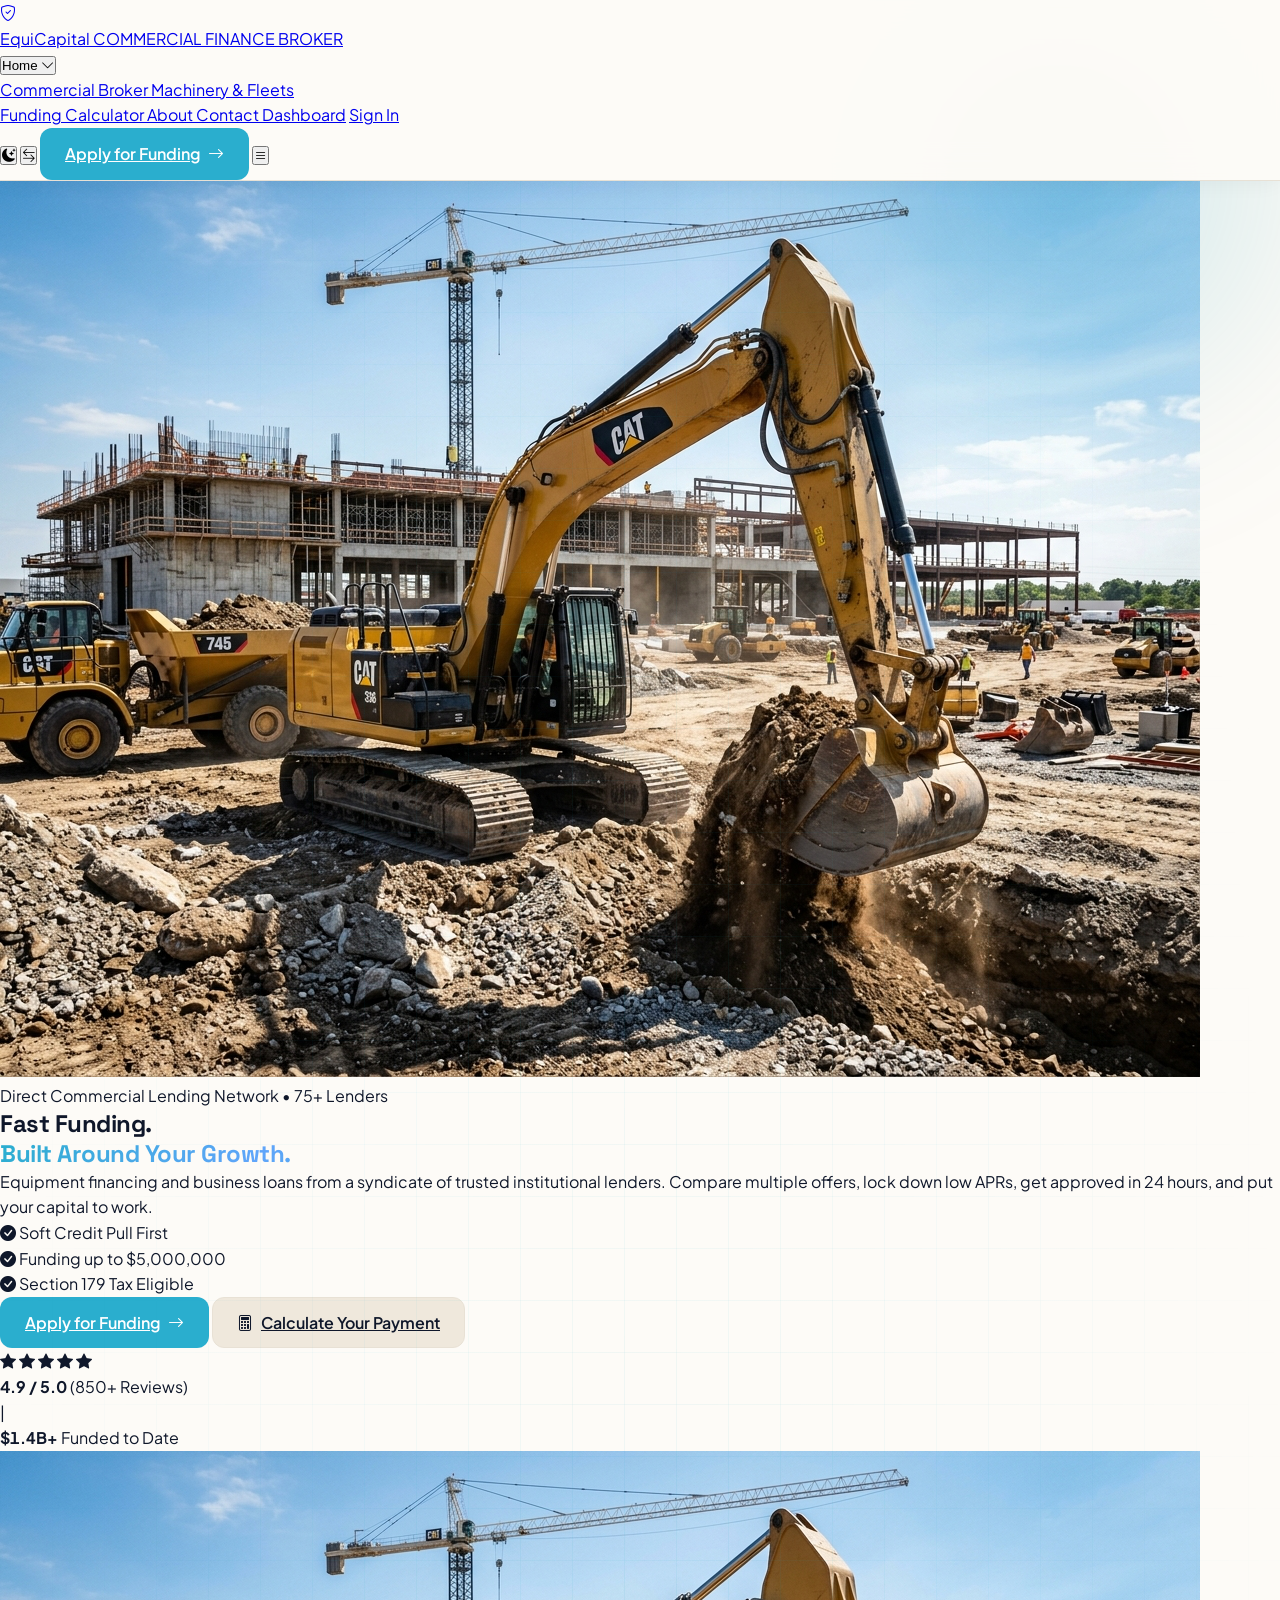
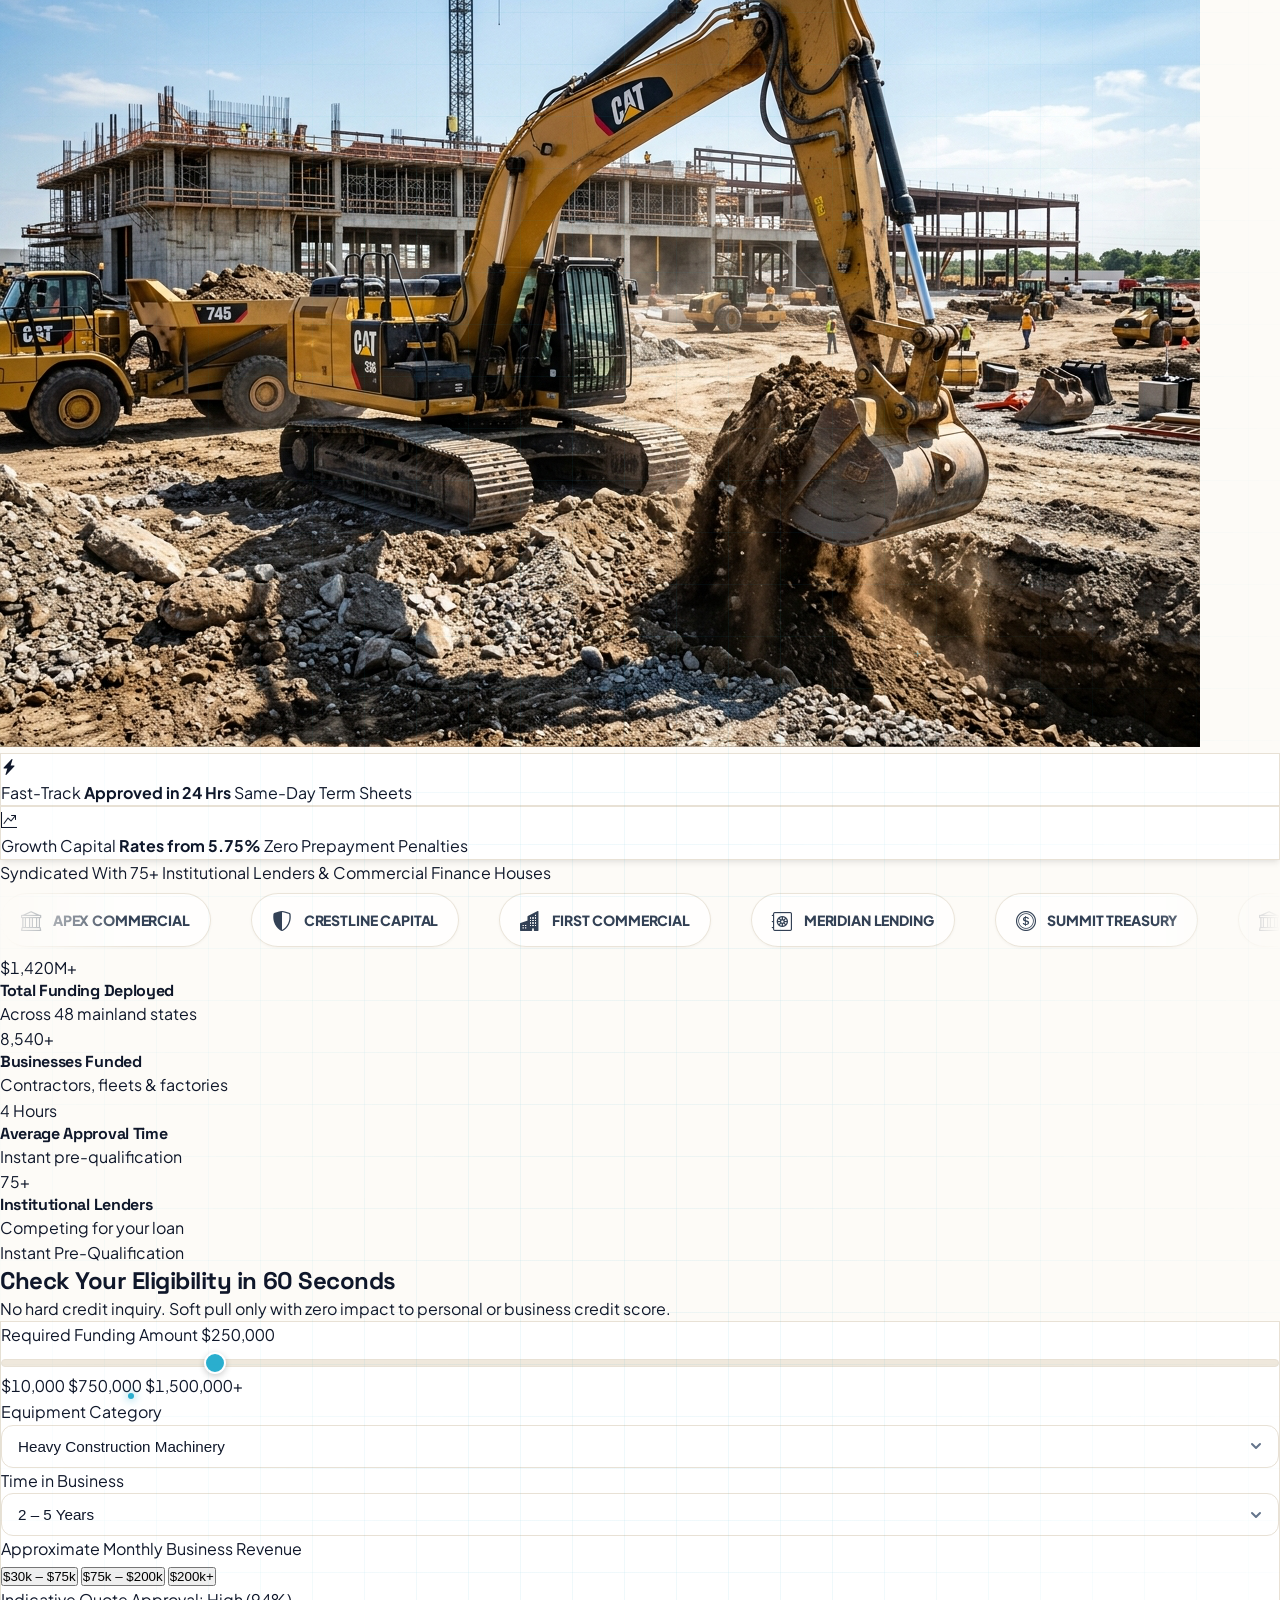
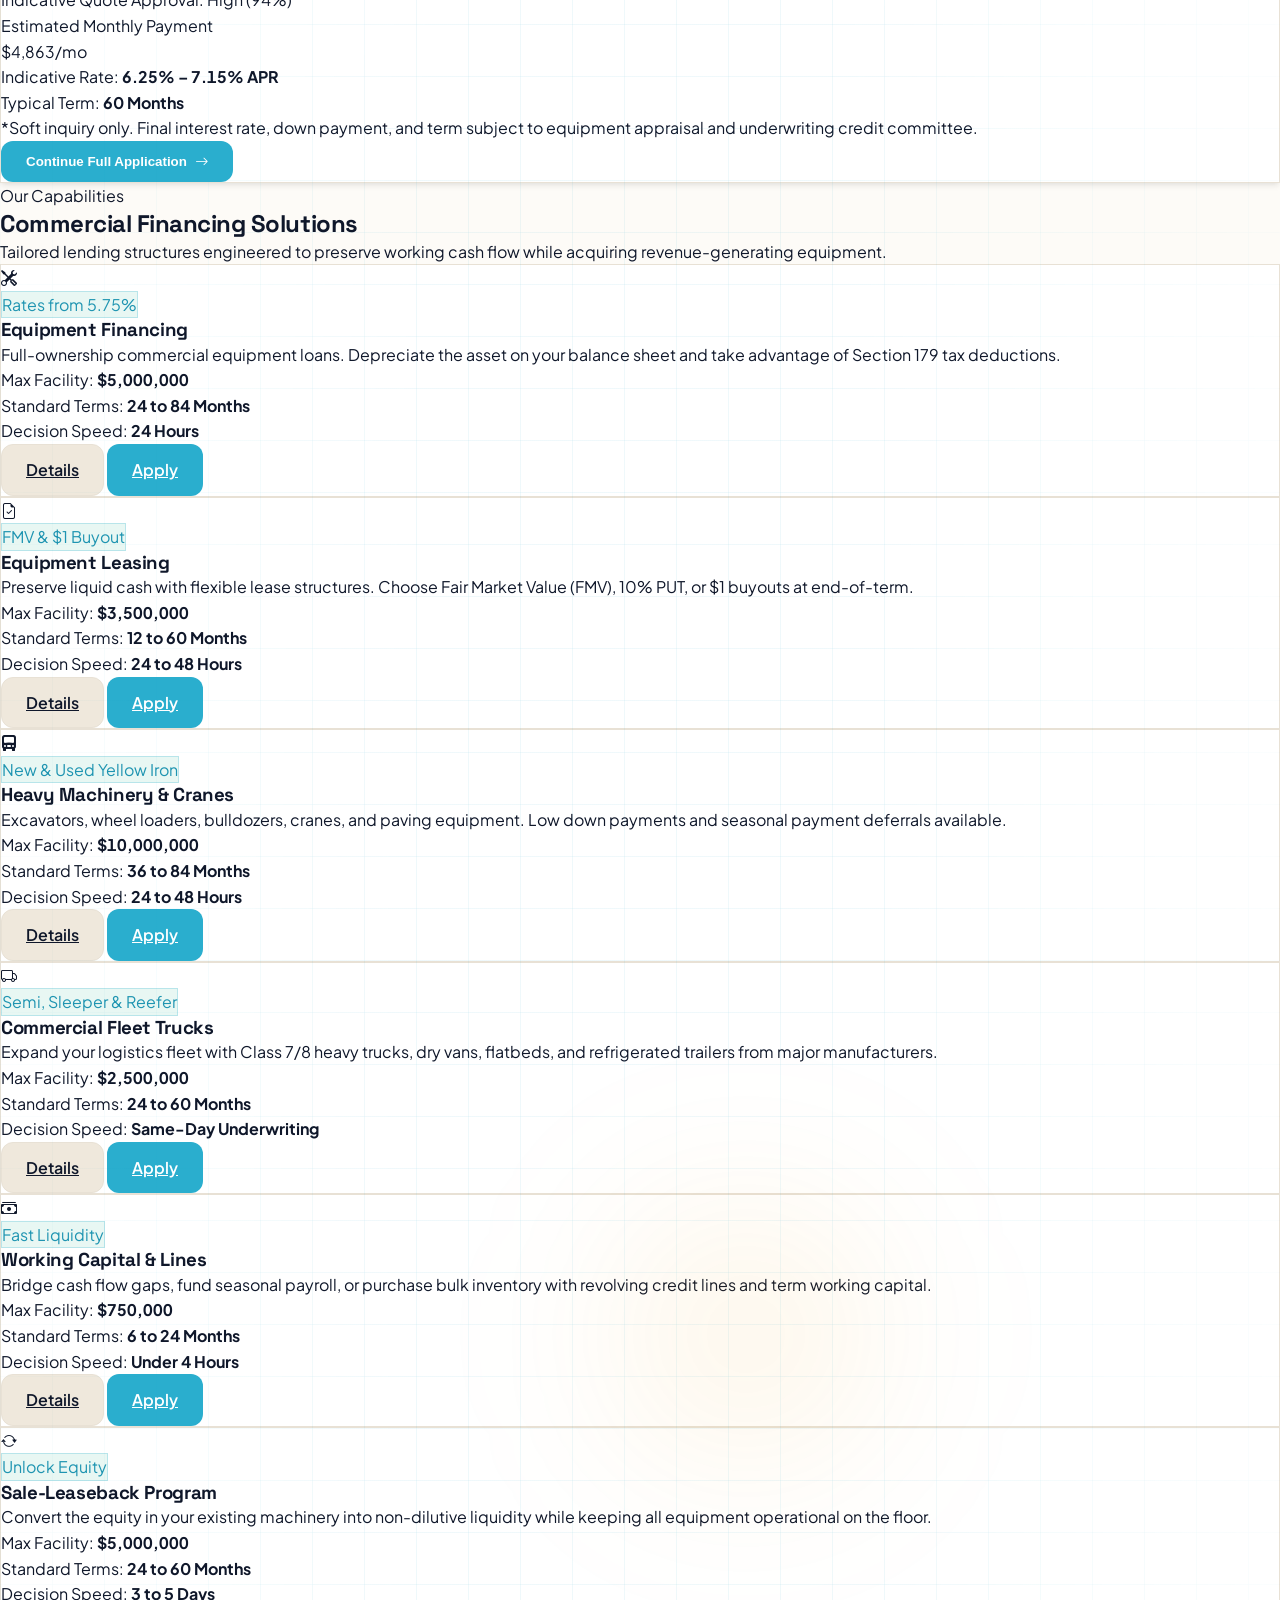
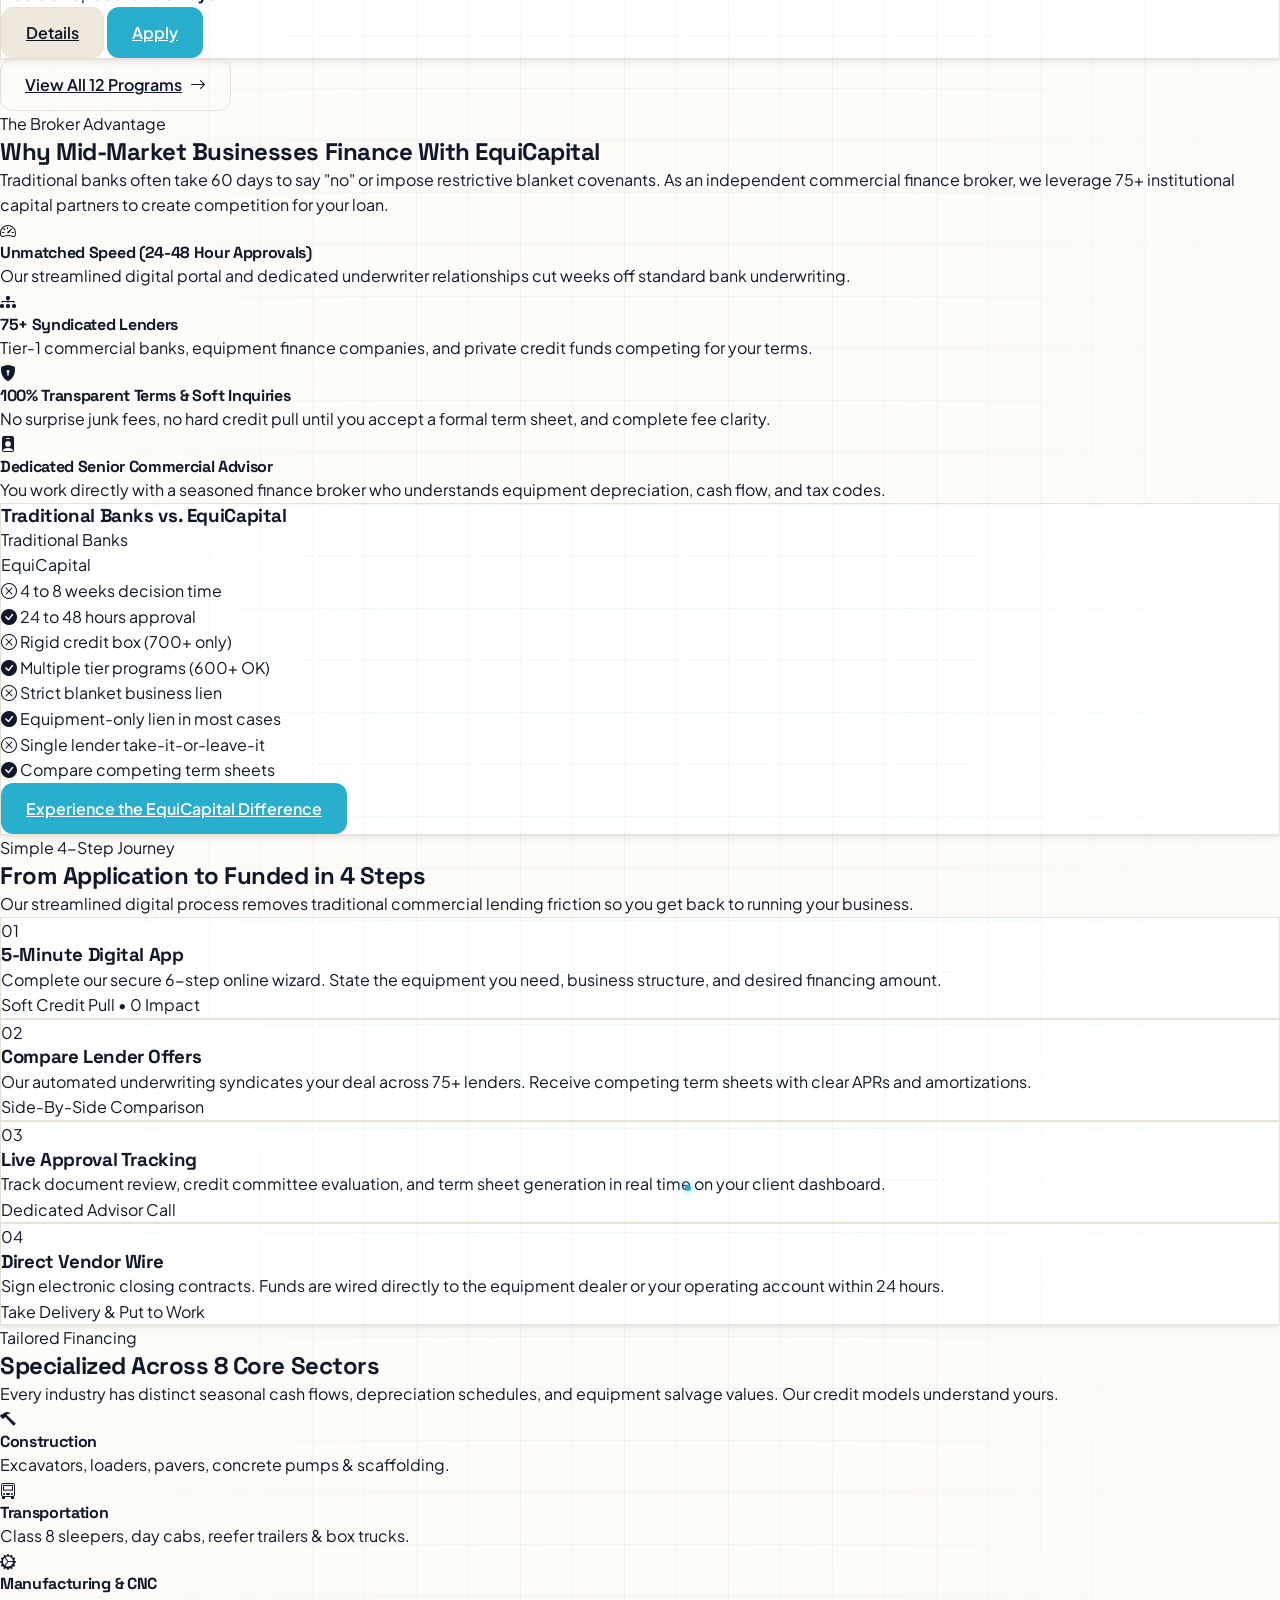
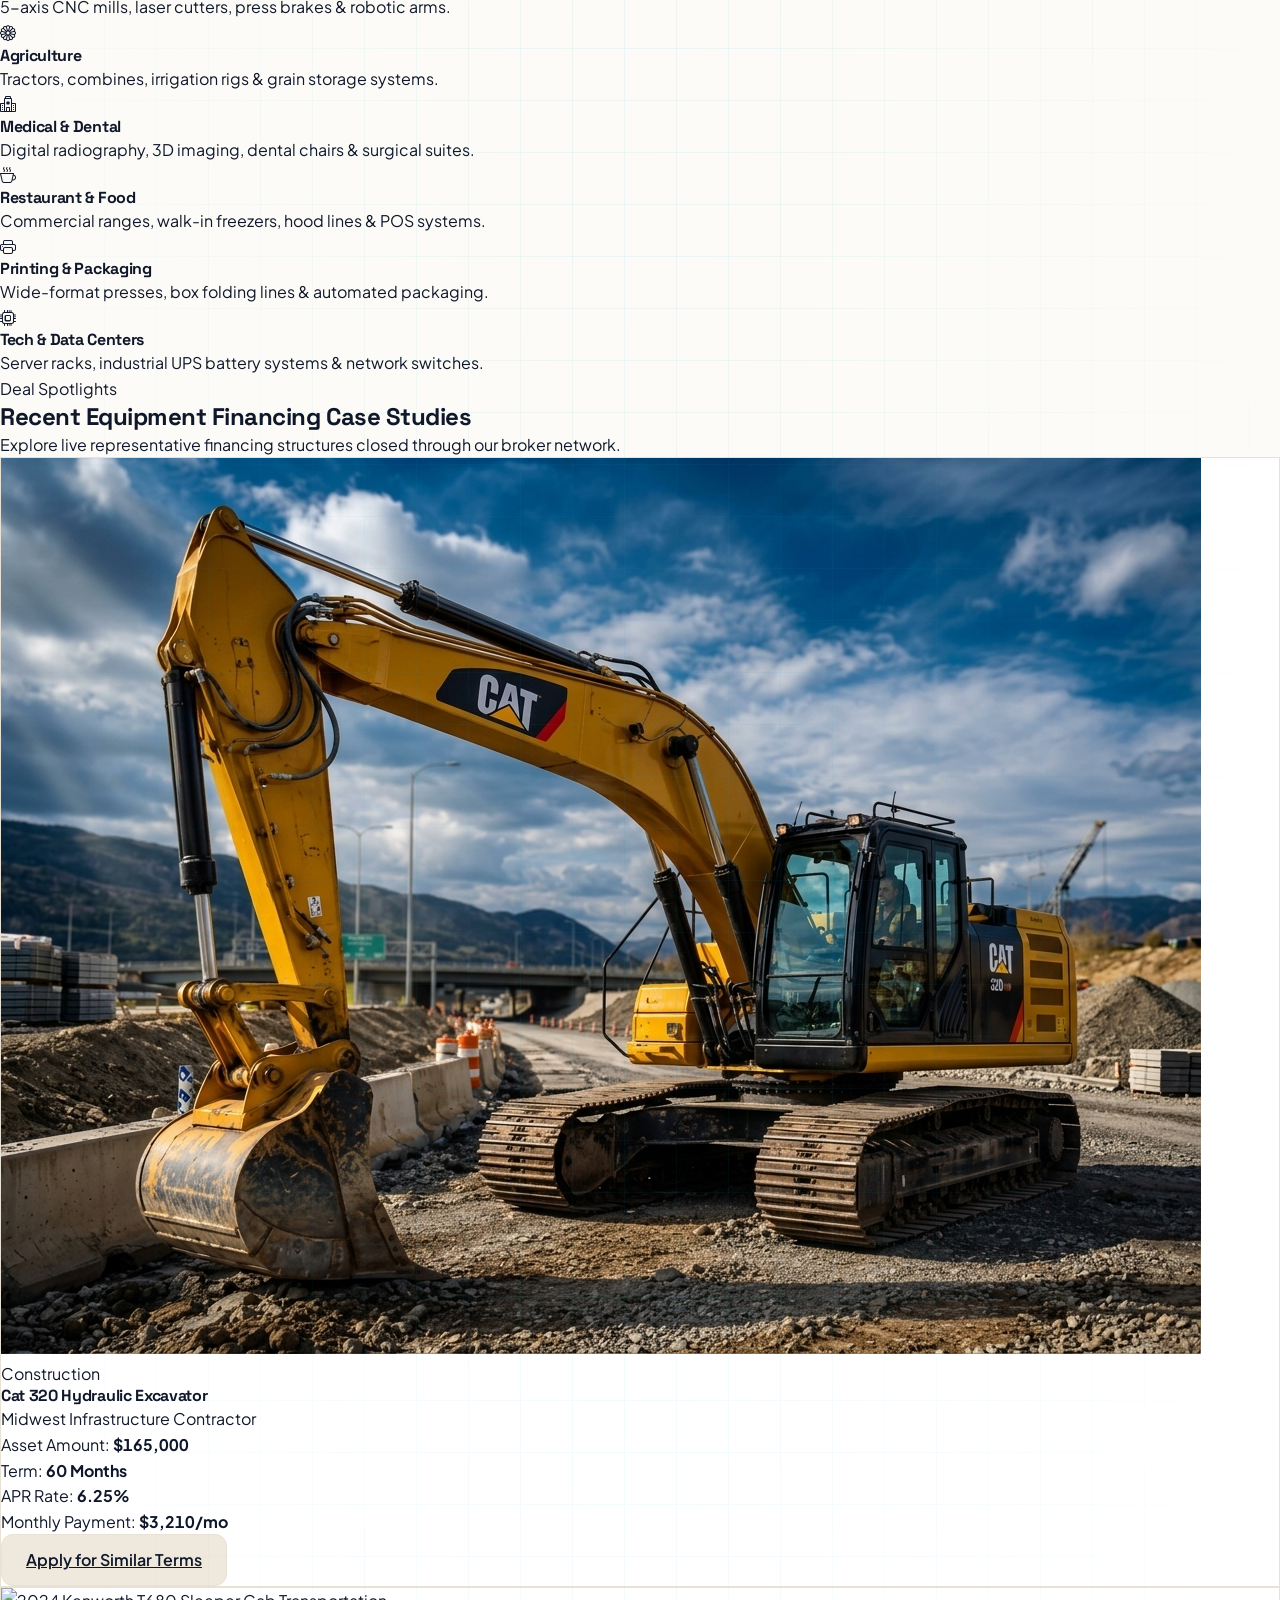
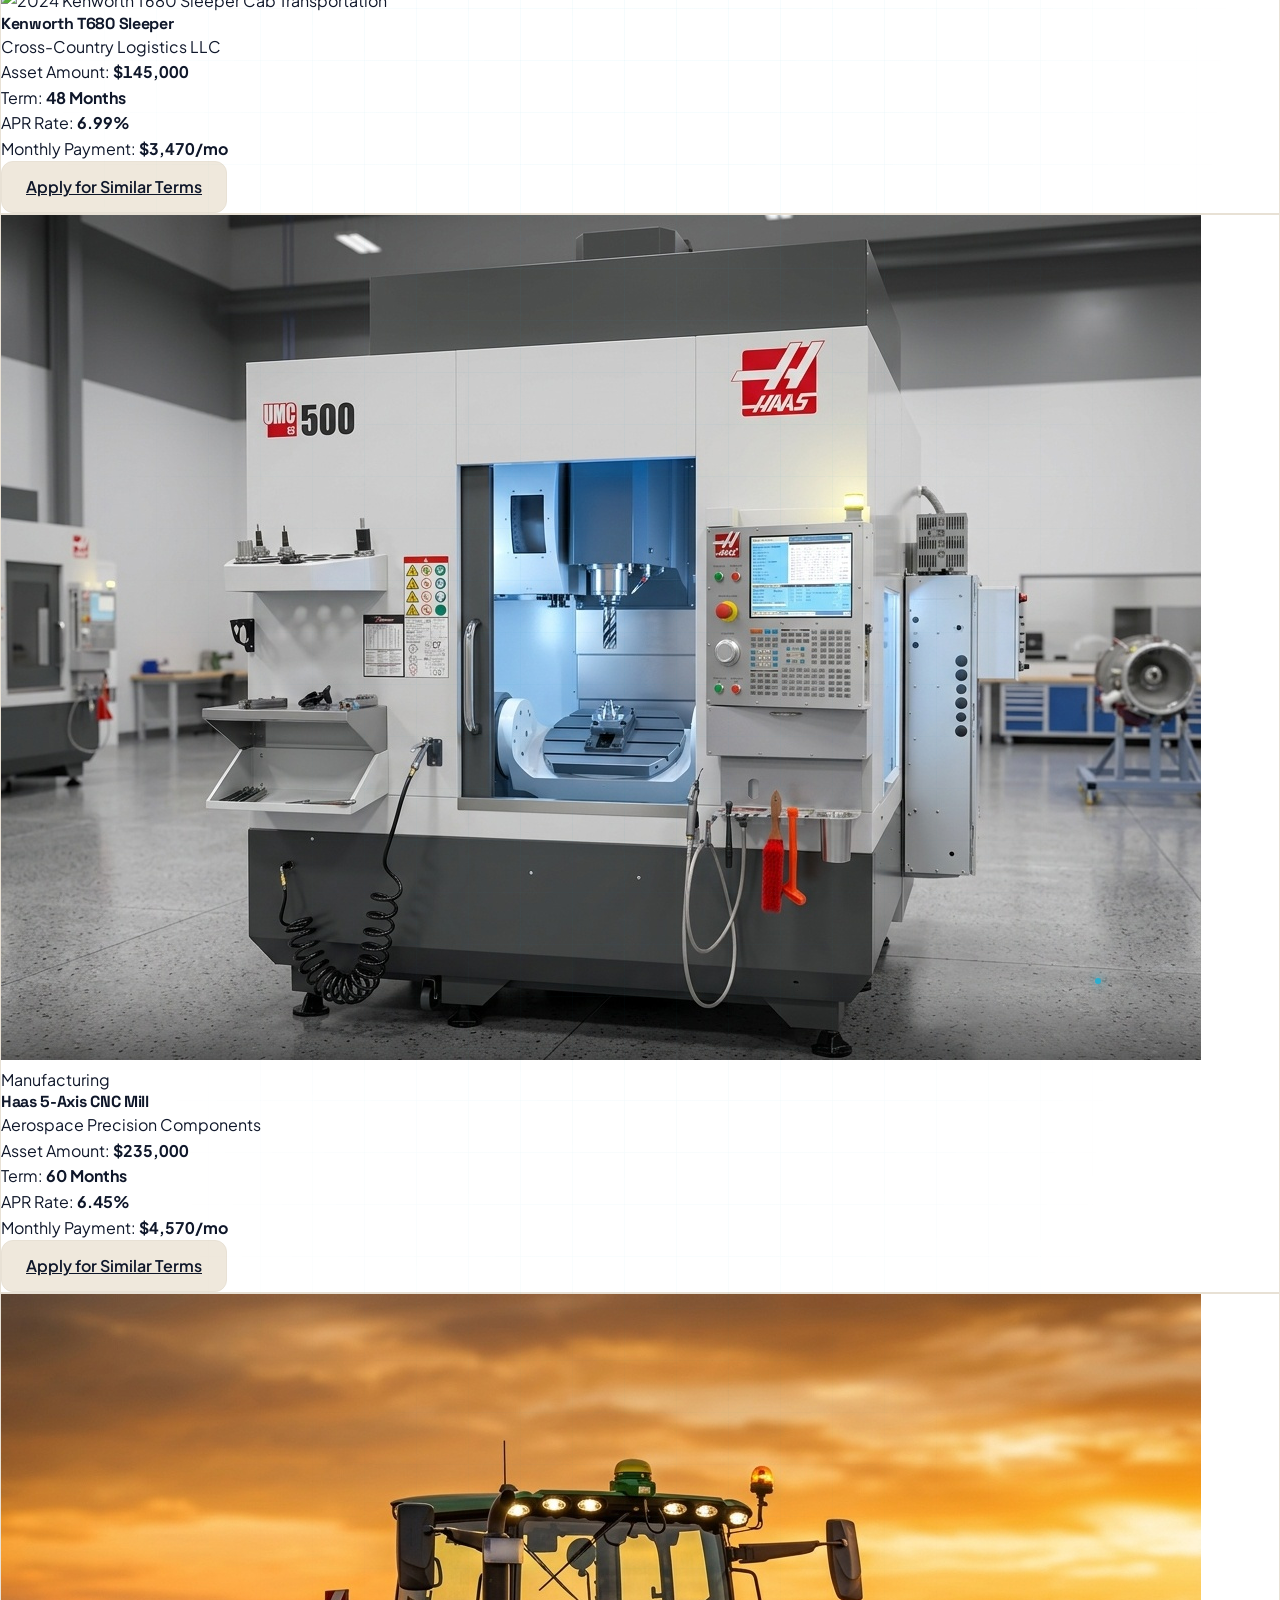
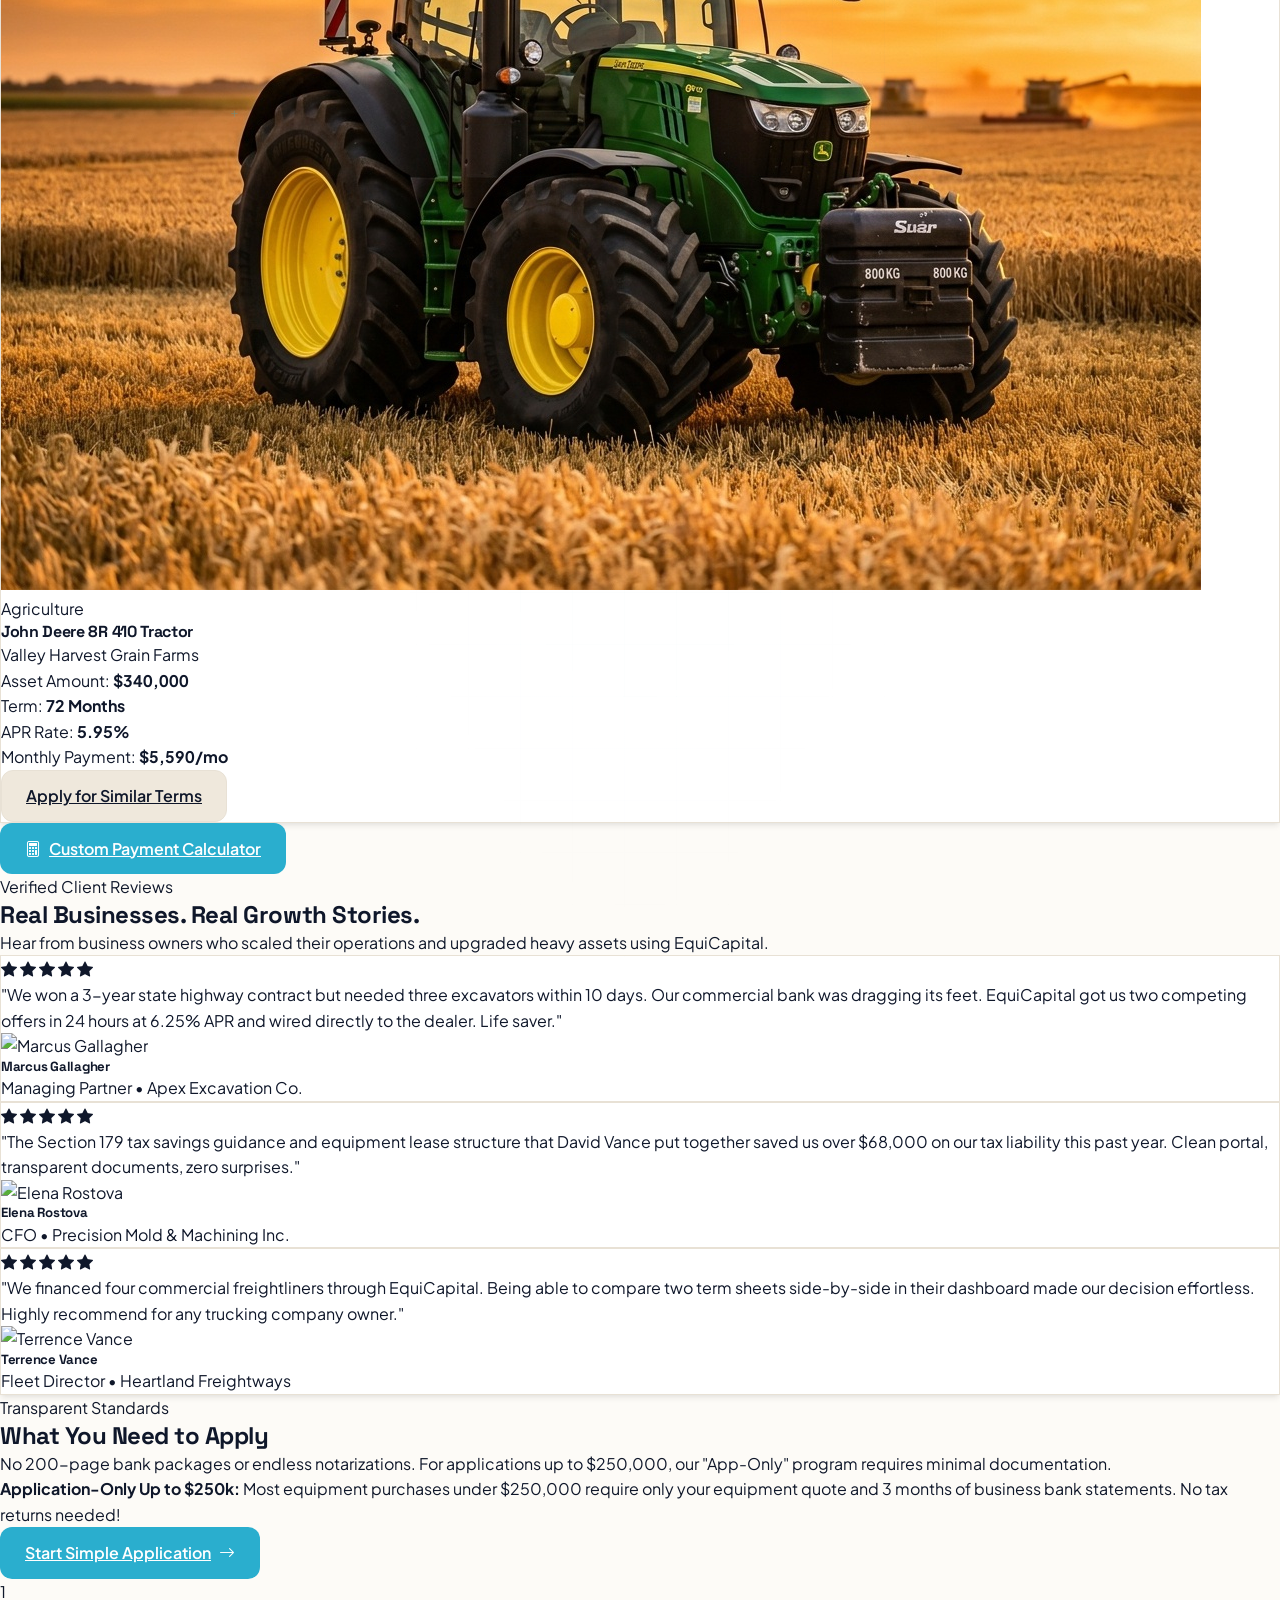
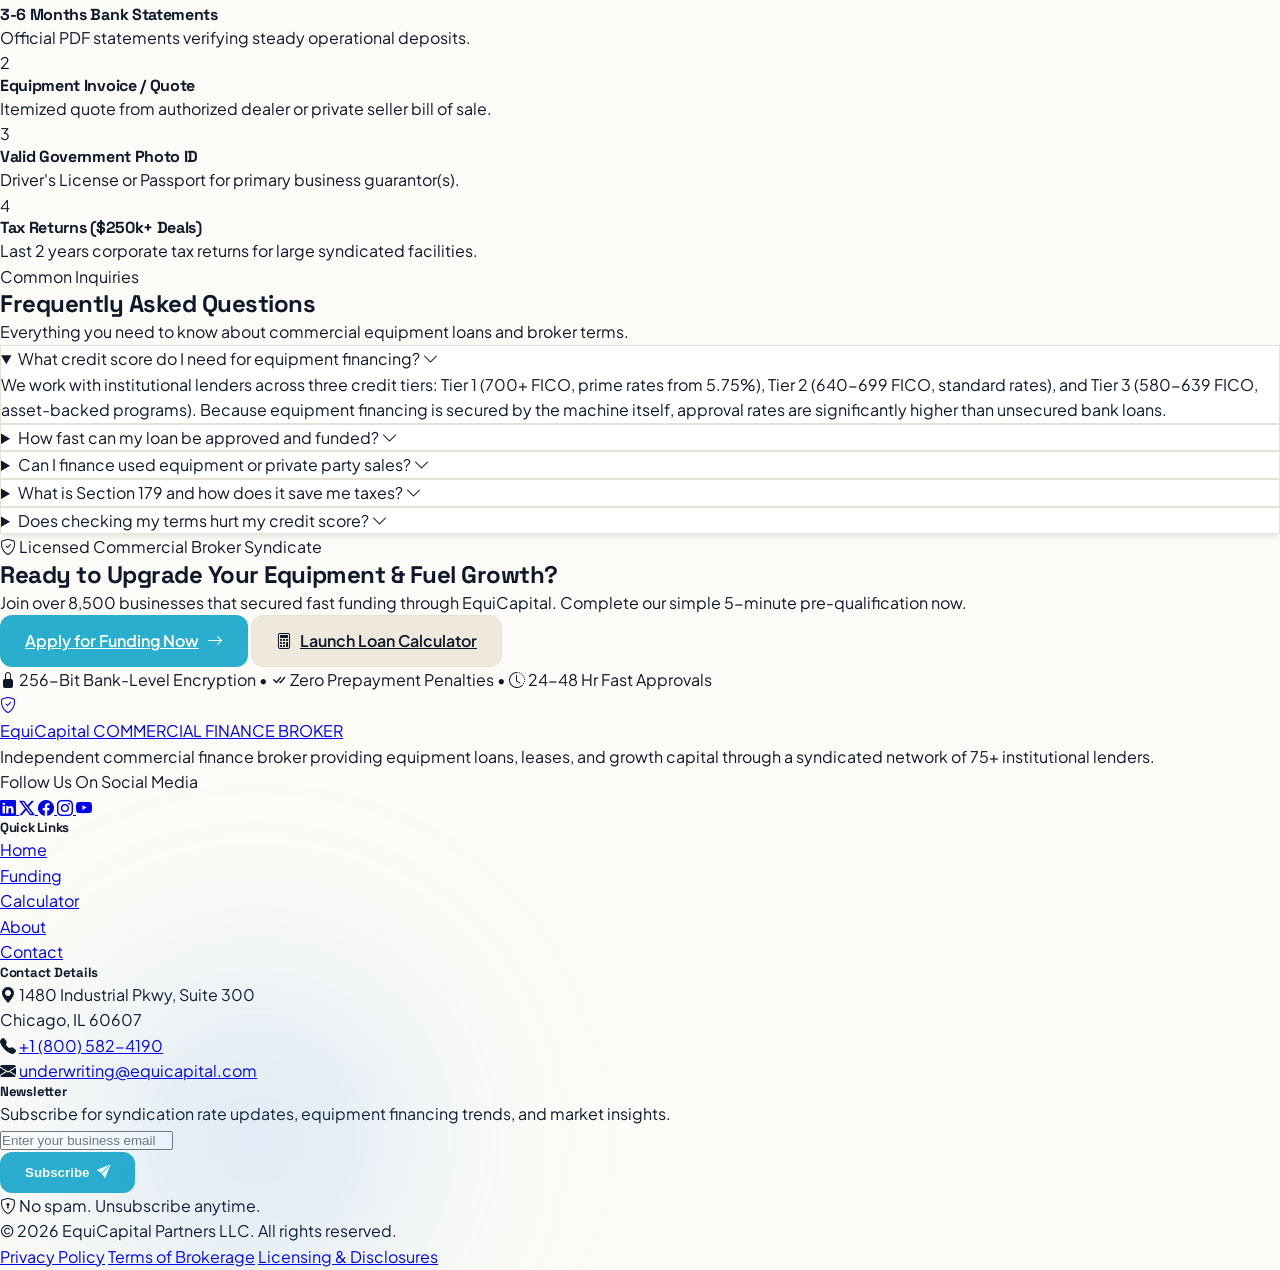
==== commit 0ebb904f: "changes" ====
--- a/index.html
+++ b/index.html
@@ -3,7 +3,7 @@
 <head>
   <meta charset="UTF-8">
   <meta name="viewport" content="width=device-width, initial-scale=1.0">
-  <title>EquiFund Capital | Equipment Financing & Commercial Business Loans</title>
+  <title>EquiCapital | Equipment Financing & Commercial Business Loans</title>
   <meta name="description" content="Premier commercial equipment financing and business loan broker. Compare top-tier lender offers, get approved in 24-48 hours, and scale your operations with low rates.">
   <link rel="icon" type="image/png" href="favicon.png">
   <link rel="shortcut icon" href="favicon.ico">
@@ -96,25 +96,25 @@
        Sticky Navigation Bar
        ========================================================================= -->
   <header class="sticky top-0 z-50 glass-header transition-colors">
-    <div class="max-w-7xl mx-auto px-4 sm:px-6 lg:px-8 h-20 flex items-center justify-between">
+    <div class="max-w-7xl mx-auto px-4 sm:px-6 lg:px-5 xl:px-8 h-20 flex items-center justify-between">
       
       <!-- Brand Logo -->
-      <a href="index.html" class="flex items-center gap-3 group">
-        <div class="w-11 h-11 rounded-xl bg-emerald-600 flex items-center justify-center text-white shadow-md shadow-emerald-500/20 group-hover:scale-105 transition-transform">
-          <i class="bi bi-shield-check text-2xl"></i>
+      <a href="index.html" class="flex items-center gap-2.5 xl:gap-3 group shrink-0">
+        <div class="w-9 h-9 xl:w-11 xl:h-11 rounded-xl bg-emerald-600 flex items-center justify-center text-white shadow-md shadow-emerald-500/20 group-hover:scale-105 transition-transform shrink-0">
+          <i class="bi bi-shield-check text-xl xl:text-2xl"></i>
         </div>
         <div>
-          <span class="font-heading text-xl font-bold tracking-tight text-slate-900 dark:text-white block leading-none">
-            EquiFund<span class="text-emerald-500">Capital</span>
+          <span class="font-heading text-lg xl:text-xl font-bold tracking-tight text-slate-900 dark:text-white block leading-none">
+            Equi<span class="text-emerald-500">Capital</span>
           </span>
-          <span class="text-[10px] uppercase font-bold tracking-widest text-slate-500 dark:text-slate-400 block mt-1">
+          <span class="text-[9px] xl:text-[10px] uppercase font-bold tracking-wider xl:tracking-widest text-slate-500 dark:text-slate-400 block mt-1 whitespace-nowrap">
             COMMERCIAL FINANCE BROKER
           </span>
         </div>
       </a>
 
       <!-- Desktop Navigation Menu -->
-      <nav class="hidden lg:flex items-center gap-8 text-sm font-semibold text-slate-700 dark:text-slate-300">
+      <nav class="hidden lg:flex items-center gap-3.5 xl:gap-6 2xl:gap-8 text-[13px] xl:text-sm font-semibold text-slate-700 dark:text-slate-300">
         <!-- Home Dropdown -->
         <div class="relative group">
           <button class="flex items-center gap-1.5 text-emerald-600 dark:text-emerald-400 font-semibold transition-colors py-2 focus:outline-none" aria-haspopup="true" aria-expanded="false">
@@ -132,37 +132,40 @@
             </div>
           </div>
         </div>
-        <a href="services.html" class="hover:text-emerald-600 dark:hover:text-emerald-400 transition-colors whitespace-nowrap">
+        <a href="services.html" class="py-2 hover:text-emerald-600 dark:hover:text-emerald-400 transition-colors whitespace-nowrap">
           Funding
         </a>
-        <a href="calculator.html" class="hover:text-emerald-600 dark:hover:text-emerald-400 transition-colors whitespace-nowrap">
+        <a href="calculator.html" class="py-2 hover:text-emerald-600 dark:hover:text-emerald-400 transition-colors whitespace-nowrap">
           Calculator
         </a>
-        <a href="about.html" class="hover:text-emerald-600 dark:hover:text-emerald-400 transition-colors whitespace-nowrap">
+        <a href="about.html" class="py-2 hover:text-emerald-600 dark:hover:text-emerald-400 transition-colors whitespace-nowrap">
           About
         </a>
-        <a href="contact.html" class="hover:text-emerald-600 dark:hover:text-emerald-400 transition-colors whitespace-nowrap">
+        <a href="contact.html" class="py-2 hover:text-emerald-600 dark:hover:text-emerald-400 transition-colors whitespace-nowrap">
           Contact
         </a>
-        <a href="login.html" class="auth-nav-link hover:text-emerald-600 dark:hover:text-emerald-400 transition-colors whitespace-nowrap inline-flex items-center gap-1.5" title="Sign In to your Account">
-          <i class="bi bi-person-circle text-base"></i> <span>Sign In</span>
+        <a href="dashboard.html" class="dashboard-nav-link py-2 hover:text-emerald-600 dark:hover:text-emerald-400 transition-colors whitespace-nowrap" title="Client Funding Portal">
+          Dashboard
+        </a>
+        <a href="login.html" class="auth-nav-link py-2 hover:text-emerald-600 dark:hover:text-emerald-400 transition-colors whitespace-nowrap" title="Sign In to your Account">
+          Sign In
         </a>
       </nav>
 
       <!-- Utilities & CTAs -->
-      <div class="flex items-center gap-3">
+      <div class="flex items-center gap-2 xl:gap-3 shrink-0">
         <!-- Theme Toggle -->
-        <button class="theme-toggle-btn p-2.5 rounded-xl border border-slate-200 dark:border-slate-800 text-slate-600 dark:text-slate-300 hover:border-emerald-500 transition-colors flex items-center justify-center" title="Toggle Dark/Light Mode" aria-label="Toggle Dark/Light Mode">
+        <button class="theme-toggle-btn p-2 xl:p-2.5 rounded-xl border border-slate-200 dark:border-slate-800 text-slate-600 dark:text-slate-300 hover:border-emerald-500 transition-colors flex items-center justify-center" title="Toggle Dark/Light Mode" aria-label="Toggle Dark/Light Mode">
           <i class="bi bi-moon-stars-fill theme-toggle-icon"></i>
         </button>
 
         <!-- RTL Toggle (Arrows) -->
-        <button class="rtl-toggle-btn p-2.5 rounded-xl border border-slate-200 dark:border-slate-800 text-slate-600 dark:text-slate-300 hover:border-emerald-500 transition-colors flex items-center justify-center" title="Toggle Text Direction (LTR / RTL)" aria-label="Toggle Text Direction">
+        <button class="rtl-toggle-btn p-2 xl:p-2.5 rounded-xl border border-slate-200 dark:border-slate-800 text-slate-600 dark:text-slate-300 hover:border-emerald-500 transition-colors flex items-center justify-center" title="Toggle Text Direction (LTR / RTL)" aria-label="Toggle Text Direction">
           <i class="bi bi-arrow-left-right"></i>
         </button>
 
         <!-- Primary CTA -->
-        <a href="login.html?intent=apply" class="btn-primary text-xs px-5 py-2.5 shadow-glow hidden sm:inline-flex">
+        <a href="login.html?intent=apply" class="btn-primary text-xs px-3.5 py-2 xl:px-5 xl:py-2.5 shadow-glow hidden sm:inline-flex whitespace-nowrap">
           <span>Apply for Funding</span> <i class="bi bi-arrow-right"></i>
         </a>
 
@@ -176,8 +179,8 @@
   </header>
 
   <!-- Mobile Off-Canvas Navigation Drawer -->
-  <div id="mobile-menu-backdrop" class="fixed inset-0 bg-slate-900/60 backdrop-blur-sm z-50 hidden transition-opacity"></div>
-  <div id="mobile-menu-drawer" class="fixed top-0 right-0 bottom-0 w-80 bg-white dark:bg-[#0F172A] z-50 shadow-2xl p-6 flex flex-col justify-between transform translate-x-full transition-transform duration-300">
+  <div id="mobile-menu-backdrop" class="fixed inset-0 bg-slate-900/60 backdrop-blur-sm z-50 hidden lg:hidden transition-opacity"></div>
+  <div id="mobile-menu-drawer" class="fixed top-0 right-0 bottom-0 w-80 bg-white dark:bg-[#0F172A] z-50 shadow-2xl p-6 flex flex-col justify-between transform translate-x-full transition-transform duration-300 lg:hidden">
     <div>
       <div class="flex items-center justify-between pb-6 border-b border-slate-100 dark:border-slate-800">
         <span class="font-heading font-bold text-lg text-slate-900 dark:text-white">Menu</span>
@@ -212,12 +215,6 @@
       </nav>
     </div>
     <div class="pt-6 border-t border-slate-100 dark:border-slate-800 space-y-3">
-      <div class="flex items-center justify-between">
-        <span class="text-xs text-slate-500">Layout Direction</span>
-        <button class="rtl-toggle-btn p-2 rounded-lg border border-slate-200 dark:border-slate-800 text-slate-600 dark:text-slate-300 flex items-center justify-center" title="Toggle Text Direction">
-          <i class="bi bi-arrow-left-right"></i>
-        </button>
-      </div>
       <a href="login.html" class="mobile-auth-link btn-secondary w-full text-center text-sm py-3 block">
         <i class="bi bi-person-circle"></i> Sign In
       </a>
@@ -231,6 +228,27 @@
        HERO SECTION: Fast Business Funding
        ========================================================================= -->
   <section class="relative min-h-[92vh] flex items-center pt-8 pb-16 overflow-hidden bg-[#F6F1E9] dark:bg-[#090E17] border-b border-[#E8E1D5] dark:border-slate-800">
+    <!-- Ambient Background Hero Texture -->
+    <div class="absolute inset-0 z-0 opacity-10 dark:opacity-15 pointer-events-none overflow-hidden">
+      <img src="images/hero-equipment.jpg" alt="" class="w-full h-full object-cover filter blur-[2px]">
+      <div class="absolute inset-0 bg-gradient-to-r from-[#F6F1E9] via-[#F6F1E9]/80 to-[#F6F1E9] dark:from-[#090E17] dark:via-[#090E17]/85 dark:to-[#090E17]"></div>
+    </div>
+
+    <!-- Ambient High-Tech Hero Background Effects & Aurora Animations -->
+    <div class="hero-bg-effects" aria-hidden="true">
+      <div class="hero-grid-pattern"></div>
+      <div class="hero-grid-beam"></div>
+      <div class="hero-glow-blob hero-blob-1"></div>
+      <div class="hero-glow-blob hero-blob-2"></div>
+      <div class="hero-glow-blob hero-blob-3"></div>
+      <div class="hero-particle particle-1"></div>
+      <div class="hero-particle particle-2"></div>
+      <div class="hero-particle particle-3"></div>
+      <div class="hero-crosshair crosshair-1">+</div>
+      <div class="hero-crosshair crosshair-2">+</div>
+      <div class="hero-crosshair crosshair-3">+</div>
+    </div>
+
     <div class="max-w-7xl mx-auto px-4 sm:px-6 lg:px-8 relative z-10 w-full">
       <div class="grid grid-cols-1 lg:grid-cols-12 gap-12 lg:gap-8 items-center">
         
@@ -238,16 +256,16 @@
         <div class="lg:col-span-7 space-y-8">
           
           <!-- Trust Badge Pill -->
-          <div class="inline-flex items-center gap-2.5 px-4 py-2 rounded-full border border-emerald-500/30 bg-emerald-500/10 text-emerald-700 dark:text-emerald-300 text-xs font-bold uppercase tracking-wider">
+          <div class="hero-enter-1 inline-flex items-center gap-2.5 px-4 py-2 rounded-full border border-emerald-500/30 bg-emerald-500/10 text-emerald-700 dark:text-emerald-300 text-xs font-bold uppercase tracking-wider">
             <span class="w-2 h-2 rounded-full bg-emerald-500 animate-ping"></span>
             <span>Direct Commercial Lending Network &bull; 75+ Lenders</span>
           </div>
 
           <!-- Hero Headline -->
-          <div class="space-y-4">
+          <div class="hero-enter-2 space-y-4">
             <h1 class="text-4xl sm:text-5xl lg:text-6xl font-extrabold font-heading text-slate-900 dark:text-white leading-[1.1] tracking-tight">
               Fast Funding.<br>
-              <span class="text-[#2AAECE] inline-block">
+              <span class="hero-gradient-text">
                 Built Around Your Growth.
               </span>
             </h1>
@@ -257,23 +275,23 @@
           </div>
 
           <!-- Key Highlights Bullet Bar -->
-          <div class="grid grid-cols-2 sm:grid-cols-3 gap-3 pt-2 text-xs font-semibold text-slate-700 dark:text-slate-300">
+          <div class="hero-enter-3 flex flex-col sm:flex-row sm:flex-wrap items-start sm:items-center gap-2 sm:gap-6 pt-2 text-xs font-semibold text-slate-700 dark:text-slate-300">
             <div class="flex items-center gap-2">
-              <i class="bi bi-check-circle-fill text-emerald-500 text-base"></i>
-              <span>Soft Credit Pull First</span>
+              <i class="bi bi-check-circle-fill text-emerald-500 text-sm shrink-0"></i>
+              <span class="whitespace-nowrap">Soft Credit Pull First</span>
             </div>
             <div class="flex items-center gap-2">
-              <i class="bi bi-check-circle-fill text-emerald-500 text-base"></i>
-              <span>Funding up to $5,000,000</span>
+              <i class="bi bi-check-circle-fill text-emerald-500 text-sm shrink-0"></i>
+              <span class="whitespace-nowrap">Funding up to $5,000,000</span>
             </div>
             <div class="flex items-center gap-2">
-              <i class="bi bi-check-circle-fill text-emerald-500 text-base"></i>
-              <span>Section 179 Tax Eligible</span>
+              <i class="bi bi-check-circle-fill text-emerald-500 text-sm shrink-0"></i>
+              <span class="whitespace-nowrap">Section 179 Tax Eligible</span>
             </div>
           </div>
 
           <!-- CTA Buttons -->
-          <div class="flex flex-col sm:flex-row gap-4 pt-2">
+          <div class="hero-enter-4 flex flex-col sm:flex-row gap-4 pt-2">
             <a href="login.html?intent=apply" class="btn-primary text-base px-8 py-4 shadow-xl">
               <span>Apply for Funding</span>
               <i class="bi bi-arrow-right text-lg"></i>
@@ -285,7 +303,7 @@
           </div>
 
           <!-- Micro Trust Stats -->
-          <div class="pt-4 flex items-center gap-6 text-xs text-slate-500 dark:text-slate-400">
+          <div class="hero-enter-5 pt-4 flex flex-wrap items-center gap-3 sm:gap-6 text-xs text-slate-500 dark:text-slate-400">
             <div class="flex items-center gap-1.5">
               <div class="flex text-amber-400">
                 <i class="bi bi-star-fill"></i>
@@ -305,25 +323,17 @@
         </div>
 
         <!-- Right Visual Column: Realistic Heavy Equipment & Floating Fintech Badges -->
-        <div class="lg:col-span-5 relative">
+        <div class="lg:col-span-5 relative hero-card-float">
           
           <!-- Main Hero Image Frame -->
           <div class="relative rounded-3xl overflow-hidden shadow-2xl border-4 border-white dark:border-slate-800 bg-slate-100 dark:bg-slate-800 group">
-            <img src="https://images.unsplash.com/photo-1578328819058-b69f3a3b0f6b?auto=format&fit=crop&w=1200&q=80" 
-                 alt="Heavy Construction Excavator & Industrial Equipment on Jobsite" 
+            <img src="images/hero-equipment.jpg" 
+                 alt="Modern Heavy Hydraulic Excavator & Construction Machinery" 
                  class="w-full h-[460px] sm:h-[520px] object-cover object-center group-hover:scale-105 transition-transform duration-700">
-            
-            <div class="absolute bottom-6 left-6 right-6 p-4 rounded-2xl bg-slate-950/80 backdrop-blur-sm border border-white/10 text-white">
-              <div class="inline-block px-3 py-1 rounded-md bg-emerald-500 text-white font-bold text-xs uppercase tracking-wider mb-2">
-                Heavy Construction & Fleet
-              </div>
-              <h3 class="text-lg font-bold">Fast-Track Machinery Lease & Loans</h3>
-              <p class="text-xs text-slate-200 mt-0.5">Flexible 12 to 84-month terms tailored for owner-operators and mid-sized contractors.</p>
-            </div>
           </div>
 
           <!-- Floating Badge 1: Approval Speed -->
-          <div class="glass-card absolute -top-5 -left-4 sm:-left-8 p-4 rounded-2xl shadow-xl flex items-center gap-3.5 max-w-[240px] animate-float">
+          <div class="glass-card absolute -top-5 left-1 sm:-left-4 md:-left-8 p-3 sm:p-4 rounded-2xl shadow-xl flex items-center gap-2.5 sm:gap-3.5 max-w-[210px] sm:max-w-[240px] animate-float">
             <div class="w-11 h-11 rounded-xl bg-emerald-500/10 text-emerald-600 dark:text-emerald-400 flex items-center justify-center text-xl flex-shrink-0">
               <i class="bi bi-lightning-charge-fill"></i>
             </div>
@@ -335,7 +345,7 @@
           </div>
 
           <!-- Floating Badge 2: Funding Amount & Rates -->
-          <div class="glass-card absolute -bottom-6 -right-3 sm:-right-6 p-4 rounded-2xl shadow-xl flex items-center gap-3.5 max-w-[260px]">
+          <div class="glass-card absolute -bottom-5 sm:-bottom-6 right-1 sm:-right-4 md:-right-6 p-3 sm:p-4 rounded-2xl shadow-xl flex items-center gap-2.5 sm:gap-3.5 max-w-[220px] sm:max-w-[260px] animate-float-reverse">
             <div class="w-11 h-11 rounded-xl bg-amber-500/10 text-amber-500 flex items-center justify-center text-xl flex-shrink-0">
               <i class="bi bi-graph-up-arrow"></i>
             </div>
@@ -473,7 +483,7 @@
         <p class="text-sm sm:text-base text-slate-600 dark:text-slate-400 mt-3">No hard credit inquiry. Soft pull only with zero impact to personal or business credit score.</p>
       </div>
 
-      <div class="glass-card rounded-3xl p-6 sm:p-10 shadow-xl border border-slate-200 dark:border-slate-800">
+      <div class="glass-card rounded-3xl p-4 sm:p-8 lg:p-10 shadow-xl border border-slate-200 dark:border-slate-800">
         <div class="grid grid-cols-1 lg:grid-cols-12 gap-8 items-center">
           
           <!-- Inputs Column -->
@@ -481,12 +491,12 @@
             
             <!-- Loan Amount Slider -->
             <div>
-              <div class="flex justify-between items-center mb-2">
+              <div class="flex items-center justify-between gap-2 mb-2">
                 <label class="text-xs font-bold text-slate-700 dark:text-slate-300 uppercase tracking-wider">Required Funding Amount</label>
-                <span id="quick-widget-amount-val" class="text-xl font-extrabold text-emerald-600 dark:text-emerald-400 font-tabular">$250,000</span>
+                <span id="quick-widget-amount-val" class="text-lg sm:text-xl font-extrabold text-emerald-600 dark:text-emerald-400 font-tabular shrink-0">$250,000</span>
               </div>
               <input type="range" id="quick-widget-amount-slider" min="10000" max="1500000" step="10000" value="250000">
-              <div class="flex justify-between text-[11px] text-slate-600 dark:text-slate-400 mt-1">
+              <div class="flex justify-between text-[11px] text-slate-600 dark:text-slate-400 mt-1 font-tabular">
                 <span>$10,000</span>
                 <span>$750,000</span>
                 <span>$1,500,000+</span>
@@ -522,14 +532,14 @@
             <!-- Estimated Monthly Revenue -->
             <div>
               <label class="block text-xs font-bold text-slate-700 dark:text-slate-300 uppercase tracking-wider mb-2">Approximate Monthly Business Revenue</label>
-              <div class="grid grid-cols-3 gap-2">
-                <button type="button" class="quick-rev-btn active py-2.5 px-3 rounded-xl border border-emerald-500 bg-emerald-500/10 text-emerald-600 dark:text-emerald-400 font-bold text-xs" data-rev="50000">
-                  $30k - $75k
+              <div class="grid grid-cols-3 gap-1.5 sm:gap-2">
+                <button type="button" class="quick-rev-btn active py-2.5 px-1.5 sm:px-3 rounded-xl border border-emerald-500 bg-emerald-500/10 text-emerald-600 dark:text-emerald-400 font-bold text-[11px] sm:text-xs flex items-center justify-center text-center whitespace-nowrap" data-rev="50000">
+                  $30k &ndash; $75k
                 </button>
-                <button type="button" class="quick-rev-btn py-2.5 px-3 rounded-xl border border-slate-200 dark:border-slate-800 text-slate-600 dark:text-slate-300 font-bold text-xs hover:border-emerald-500" data-rev="125000">
-                  $75k - $200k
+                <button type="button" class="quick-rev-btn py-2.5 px-1.5 sm:px-3 rounded-xl border border-slate-200 dark:border-slate-800 text-slate-600 dark:text-slate-300 font-bold text-[11px] sm:text-xs hover:border-emerald-500 flex items-center justify-center text-center whitespace-nowrap" data-rev="125000">
+                  $75k &ndash; $200k
                 </button>
-                <button type="button" class="quick-rev-btn py-2.5 px-3 rounded-xl border border-slate-200 dark:border-slate-800 text-slate-600 dark:text-slate-300 font-bold text-xs hover:border-emerald-500" data-rev="300000">
+                <button type="button" class="quick-rev-btn py-2.5 px-1.5 sm:px-3 rounded-xl border border-slate-200 dark:border-slate-800 text-slate-600 dark:text-slate-300 font-bold text-[11px] sm:text-xs hover:border-emerald-500 flex items-center justify-center text-center whitespace-nowrap" data-rev="300000">
                   $200k+
                 </button>
               </div>
@@ -538,12 +548,12 @@
           </div>
 
           <!-- Output Preview Column -->
-          <div class="lg:col-span-5 bg-slate-900 text-white rounded-2xl p-6 sm:p-8 flex flex-col justify-between border border-slate-800 relative overflow-hidden">
+          <div class="lg:col-span-5 bg-slate-900 text-white rounded-2xl p-4 sm:p-8 flex flex-col justify-between border border-slate-800 relative overflow-hidden">
             
-            <div class="relative z-10 space-y-6">
-              <div class="flex items-center justify-between">
-                <span class="text-xs uppercase font-bold tracking-wider text-emerald-400">Indicative Quote</span>
-                <span class="px-2.5 py-0.5 rounded-full text-[11px] font-bold bg-emerald-500/20 text-emerald-300 border border-emerald-500/30">
+            <div class="relative z-10 space-y-5 sm:space-y-6">
+              <div class="flex items-center justify-between gap-2">
+                <span class="text-xs uppercase font-bold tracking-wider text-emerald-400 shrink-0">Indicative Quote</span>
+                <span class="px-2.5 py-0.5 rounded-full text-[11px] font-bold bg-emerald-500/20 text-emerald-300 border border-emerald-500/30 whitespace-nowrap shrink-0">
                   Approval: High (94%)
                 </span>
               </div>
@@ -555,14 +565,14 @@
                 </div>
               </div>
 
-              <div class="grid grid-cols-2 gap-4 text-xs border-y border-slate-800 py-4">
-                <div>
-                  <span class="text-slate-400 block">Indicative Rate:</span>
-                  <strong class="text-emerald-400 font-tabular text-sm">6.25% &ndash; 7.15% APR</strong>
+              <div class="space-y-2.5 text-xs border-y border-slate-800 py-3.5 sm:py-4">
+                <div class="flex items-center justify-between gap-2">
+                  <span class="text-slate-400 shrink-0">Indicative Rate:</span>
+                  <strong class="text-emerald-400 font-tabular text-sm font-bold whitespace-nowrap text-right">6.25% &ndash; 7.15% APR</strong>
                 </div>
-                <div>
-                  <span class="text-slate-400 block">Typical Term:</span>
-                  <strong class="text-white text-sm">60 Months</strong>
+                <div class="flex items-center justify-between gap-2">
+                  <span class="text-slate-400 shrink-0">Typical Term:</span>
+                  <strong class="text-white text-sm font-bold whitespace-nowrap text-right">60 Months</strong>
                 </div>
               </div>
 
@@ -571,8 +581,8 @@
               </p>
             </div>
 
-            <div class="relative z-10 pt-6">
-              <button id="quick-widget-continue-btn" class="btn-primary w-full text-sm py-3.5 shadow-glow">
+            <div class="relative z-10 pt-5 sm:pt-6">
+              <button id="quick-widget-continue-btn" class="btn-primary w-full text-sm py-3.5 shadow-glow flex items-center justify-center gap-2">
                 <span>Continue Full Application</span>
                 <i class="bi bi-arrow-right"></i>
               </button>
@@ -633,10 +643,10 @@
         <div class="glass-card rounded-2xl p-7 flex flex-col justify-between group hover:-translate-y-1">
           <div>
             <div class="flex items-center justify-between mb-5">
-              <div class="w-12 h-12 rounded-xl bg-blue-500/10 text-blue-600 dark:text-blue-400 flex items-center justify-center text-2xl group-hover:scale-110 transition-transform">
+              <div class="w-12 h-12 rounded-xl bg-emerald-500/10 text-emerald-600 dark:text-emerald-400 flex items-center justify-center text-2xl group-hover:scale-110 transition-transform">
                 <i class="bi bi-file-earmark-check"></i>
               </div>
-              <span class="badge-blue text-[11px] font-bold px-3 py-1 rounded-full">FMV & $1 Buyout</span>
+              <span class="badge-growth text-[11px] font-bold px-3 py-1 rounded-full">FMV & $1 Buyout</span>
             </div>
             <h3 class="text-xl font-bold text-slate-900 dark:text-white mb-2">Equipment Leasing</h3>
             <p class="text-sm text-slate-600 dark:text-slate-400 leading-relaxed mb-6">
@@ -658,10 +668,10 @@
         <div class="glass-card rounded-2xl p-7 flex flex-col justify-between group hover:-translate-y-1">
           <div>
             <div class="flex items-center justify-between mb-5">
-              <div class="w-12 h-12 rounded-xl bg-amber-500/10 text-amber-500 flex items-center justify-center text-2xl group-hover:scale-110 transition-transform">
+              <div class="w-12 h-12 rounded-xl bg-emerald-500/10 text-emerald-600 dark:text-emerald-400 flex items-center justify-center text-2xl group-hover:scale-110 transition-transform">
                 <i class="bi bi-truck-front-fill"></i>
               </div>
-              <span class="badge-gold text-[11px] font-bold px-3 py-1 rounded-full">New & Used Yellow Iron</span>
+              <span class="badge-growth text-[11px] font-bold px-3 py-1 rounded-full">New & Used Yellow Iron</span>
             </div>
             <h3 class="text-xl font-bold text-slate-900 dark:text-white mb-2">Heavy Machinery & Cranes</h3>
             <p class="text-sm text-slate-600 dark:text-slate-400 leading-relaxed mb-6">
@@ -708,10 +718,10 @@
         <div class="glass-card rounded-2xl p-7 flex flex-col justify-between group hover:-translate-y-1">
           <div>
             <div class="flex items-center justify-between mb-5">
-              <div class="w-12 h-12 rounded-xl bg-blue-500/10 text-blue-600 dark:text-blue-400 flex items-center justify-center text-2xl group-hover:scale-110 transition-transform">
+              <div class="w-12 h-12 rounded-xl bg-emerald-500/10 text-emerald-600 dark:text-emerald-400 flex items-center justify-center text-2xl group-hover:scale-110 transition-transform">
                 <i class="bi bi-cash-stack"></i>
               </div>
-              <span class="badge-blue text-[11px] font-bold px-3 py-1 rounded-full">Fast Liquidity</span>
+              <span class="badge-growth text-[11px] font-bold px-3 py-1 rounded-full">Fast Liquidity</span>
             </div>
             <h3 class="text-xl font-bold text-slate-900 dark:text-white mb-2">Working Capital & Lines</h3>
             <p class="text-sm text-slate-600 dark:text-slate-400 leading-relaxed mb-6">
@@ -771,18 +781,20 @@
   <section class="py-20 bg-[#F6F1E9] dark:bg-[#0F172A] border-y border-[#E8E1D5] dark:border-slate-800">
     <div class="max-w-7xl mx-auto px-4 sm:px-6 lg:px-8">
       
+      <!-- Section Header -->
+      <div class="text-center max-w-3xl mx-auto mb-14 space-y-3">
+        <span class="text-xs uppercase font-bold tracking-widest text-emerald-600 dark:text-emerald-400 block">The Broker Advantage</span>
+        <h2 class="text-3xl sm:text-4xl font-extrabold font-heading text-slate-900 dark:text-white">
+          Why Mid-Market Businesses Finance With EquiCapital
+        </h2>
+        <p class="text-base text-slate-600 dark:text-slate-400 leading-relaxed">
+          Traditional banks often take 60 days to say "no" or impose restrictive blanket covenants. As an independent commercial finance broker, we leverage 75+ institutional capital partners to create competition for your loan.
+        </p>
+      </div>
+
       <div class="grid grid-cols-1 lg:grid-cols-12 gap-12 items-center">
         
-        <div class="lg:col-span-6 space-y-6">
-          <span class="text-xs uppercase font-bold tracking-widest text-emerald-600 dark:text-emerald-400 block">The Broker Advantage</span>
-          <h2 class="text-3xl sm:text-4xl font-extrabold font-heading text-slate-900 dark:text-white">
-            Why Mid-Market Businesses Finance With EquiFund
-          </h2>
-          <p class="text-base text-slate-600 dark:text-slate-400 leading-relaxed">
-            Traditional banks often take 60 days to say "no" or impose restrictive blanket covenants. As an independent commercial finance broker, we leverage 75+ institutional capital partners to create competition for your loan.
-          </p>
-
-          <div class="space-y-4 pt-2">
+        <div class="lg:col-span-6 space-y-4">
             
             <div class="flex items-start gap-4">
               <div class="w-10 h-10 rounded-xl bg-emerald-500/10 text-emerald-600 dark:text-emerald-400 flex items-center justify-center text-lg flex-shrink-0 mt-1">
@@ -823,47 +835,69 @@
                 <p class="text-xs sm:text-sm text-slate-600 dark:text-slate-400 mt-1 leading-relaxed">You work directly with a seasoned finance broker who understands equipment depreciation, cash flow, and tax codes.</p>
               </div>
             </div>
-
-          </div>
-        </div>
+          </div>
 
         <!-- Right Side: Comparison Card Matrix -->
         <div class="lg:col-span-6">
-          <div class="glass-card rounded-3xl p-8 border border-slate-200 dark:border-slate-800 shadow-2xl space-y-6">
-            <h3 class="text-xl font-bold font-heading text-slate-900 dark:text-white">
-              Traditional Banks vs. EquiFund Capital
+          <div class="glass-card rounded-3xl p-4 sm:p-8 border border-slate-200 dark:border-slate-800 shadow-2xl space-y-5 sm:space-y-6">
+            <h3 class="text-lg sm:text-xl font-bold font-heading text-slate-900 dark:text-white">
+              Traditional Banks vs. EquiCapital
             </h3>
 
-            <div class="space-y-4 text-xs sm:text-sm">
-              <div class="grid grid-cols-2 gap-4 pb-4 border-b border-slate-100 dark:border-slate-800">
-                <div class="text-slate-600 dark:text-slate-400">Traditional Bank Process:</div>
-                <div class="font-bold text-slate-800 dark:text-slate-200">EquiFund Broker Platform:</div>
-              </div>
-
-              <div class="grid grid-cols-2 gap-4 pb-3 border-b border-slate-100 dark:border-slate-800">
-                <div class="text-rose-500 flex items-center gap-2"><i class="bi bi-x-circle"></i> 4 to 8 weeks decision time</div>
-                <div class="text-emerald-600 dark:text-emerald-400 font-bold flex items-center gap-2"><i class="bi bi-check-circle-fill"></i> 24 to 48 hours approval</div>
-              </div>
-
-              <div class="grid grid-cols-2 gap-4 pb-3 border-b border-slate-100 dark:border-slate-800">
-                <div class="text-rose-500 flex items-center gap-2"><i class="bi bi-x-circle"></i> Rigid credit box (700+ only)</div>
-                <div class="text-emerald-600 dark:text-emerald-400 font-bold flex items-center gap-2"><i class="bi bi-check-circle-fill"></i> Multiple tier programs (600+ OK)</div>
-              </div>
-
-              <div class="grid grid-cols-2 gap-4 pb-3 border-b border-slate-100 dark:border-slate-800">
-                <div class="text-rose-500 flex items-center gap-2"><i class="bi bi-x-circle"></i> Strict blanket business lien</div>
-                <div class="text-emerald-600 dark:text-emerald-400 font-bold flex items-center gap-2"><i class="bi bi-check-circle-fill"></i> Equipment-only lien in most cases</div>
-              </div>
-
-              <div class="grid grid-cols-2 gap-4 pb-3 border-b border-slate-100 dark:border-slate-800">
-                <div class="text-rose-500 flex items-center gap-2"><i class="bi bi-x-circle"></i> Single lender take-it-or-leave-it</div>
-                <div class="text-emerald-600 dark:text-emerald-400 font-bold flex items-center gap-2"><i class="bi bi-check-circle-fill"></i> Compare competing term sheets</div>
-              </div>
-            </div>
-
-            <div class="pt-4">
-              <a href="login.html?intent=apply" class="btn-primary w-full text-center text-sm py-3 block shadow-glow">
-                Experience the EquiFund Difference
+            <div class="space-y-3 sm:space-y-4 text-xs sm:text-sm">
+              <div class="grid grid-cols-2 gap-3 sm:gap-6 pb-2.5 sm:pb-3 border-b border-slate-100 dark:border-slate-800">
+                <div class="text-[11px] sm:text-xs font-bold text-slate-500 uppercase tracking-wider">Traditional Banks</div>
+                <div class="text-[11px] sm:text-xs font-bold text-emerald-600 dark:text-emerald-400 uppercase tracking-wider">EquiCapital</div>
+              </div>
+
+              <div class="grid grid-cols-2 gap-3 sm:gap-6 pb-2.5 sm:pb-3 border-b border-slate-100 dark:border-slate-800 items-start">
+                <div class="text-rose-500 dark:text-rose-400 text-[11px] sm:text-sm font-medium flex items-start gap-1.5 sm:gap-2 leading-snug">
+                  <i class="bi bi-x-circle text-xs sm:text-sm shrink-0 mt-0.5"></i>
+                  <span>4 to 8 weeks decision time</span>
+                </div>
+                <div class="text-emerald-600 dark:text-emerald-400 text-[11px] sm:text-sm font-bold flex items-start gap-1.5 sm:gap-2 leading-snug">
+                  <i class="bi bi-check-circle-fill text-xs sm:text-sm shrink-0 mt-0.5"></i>
+                  <span>24 to 48 hours approval</span>
+                </div>
+              </div>
+
+              <div class="grid grid-cols-2 gap-3 sm:gap-6 pb-2.5 sm:pb-3 border-b border-slate-100 dark:border-slate-800 items-start">
+                <div class="text-rose-500 dark:text-rose-400 text-[11px] sm:text-sm font-medium flex items-start gap-1.5 sm:gap-2 leading-snug">
+                  <i class="bi bi-x-circle text-xs sm:text-sm shrink-0 mt-0.5"></i>
+                  <span>Rigid credit box (700+ only)</span>
+                </div>
+                <div class="text-emerald-600 dark:text-emerald-400 text-[11px] sm:text-sm font-bold flex items-start gap-1.5 sm:gap-2 leading-snug">
+                  <i class="bi bi-check-circle-fill text-xs sm:text-sm shrink-0 mt-0.5"></i>
+                  <span>Multiple tier programs (600+ OK)</span>
+                </div>
+              </div>
+
+              <div class="grid grid-cols-2 gap-3 sm:gap-6 pb-2.5 sm:pb-3 border-b border-slate-100 dark:border-slate-800 items-start">
+                <div class="text-rose-500 dark:text-rose-400 text-[11px] sm:text-sm font-medium flex items-start gap-1.5 sm:gap-2 leading-snug">
+                  <i class="bi bi-x-circle text-xs sm:text-sm shrink-0 mt-0.5"></i>
+                  <span>Strict blanket business lien</span>
+                </div>
+                <div class="text-emerald-600 dark:text-emerald-400 text-[11px] sm:text-sm font-bold flex items-start gap-1.5 sm:gap-2 leading-snug">
+                  <i class="bi bi-check-circle-fill text-xs sm:text-sm shrink-0 mt-0.5"></i>
+                  <span>Equipment-only lien in most cases</span>
+                </div>
+              </div>
+
+              <div class="grid grid-cols-2 gap-3 sm:gap-6 pb-2.5 sm:pb-3 border-b border-slate-100 dark:border-slate-800 items-start">
+                <div class="text-rose-500 dark:text-rose-400 text-[11px] sm:text-sm font-medium flex items-start gap-1.5 sm:gap-2 leading-snug">
+                  <i class="bi bi-x-circle text-xs sm:text-sm shrink-0 mt-0.5"></i>
+                  <span>Single lender take-it-or-leave-it</span>
+                </div>
+                <div class="text-emerald-600 dark:text-emerald-400 text-[11px] sm:text-sm font-bold flex items-start gap-1.5 sm:gap-2 leading-snug">
+                  <i class="bi bi-check-circle-fill text-xs sm:text-sm shrink-0 mt-0.5"></i>
+                  <span>Compare competing term sheets</span>
+                </div>
+              </div>
+            </div>
+
+            <div class="pt-3 sm:pt-4">
+              <a href="dashboard.html#new-application" class="btn-primary w-full text-center text-sm py-3 block shadow-glow">
+                Experience the EquiCapital Difference
               </a>
             </div>
           </div>
@@ -1070,7 +1104,7 @@
         <div class="glass-card rounded-2xl overflow-hidden flex flex-col justify-between group">
           <div>
             <div class="relative h-48 overflow-hidden bg-slate-100 dark:bg-slate-800">
-              <img src="https://images.unsplash.com/photo-1581094288338-2314dddb7ece?auto=format&fit=crop&w=600&q=80" 
+              <img src="images/cat-320-excavator.jpg" 
                    alt="2024 Caterpillar 320 Hydraulic Excavator" 
                    class="w-full h-full object-cover group-hover:scale-110 transition-transform duration-500">
               <span class="absolute top-3 left-3 px-2.5 py-1 rounded-md text-[10px] font-bold uppercase tracking-wider bg-slate-900/80 text-white backdrop-blur-md">
@@ -1130,8 +1164,8 @@
         <div class="glass-card rounded-2xl overflow-hidden flex flex-col justify-between group">
           <div>
             <div class="relative h-48 overflow-hidden bg-slate-100 dark:bg-slate-800">
-              <img src="https://images.unsplash.com/photo-1504917599217-d4dc5ebe6122?auto=format&fit=crop&w=600&q=80" 
-                   alt="Haas UMC-750 5-Axis CNC Mill" 
+              <img src="images/haas-cnc-mill.jpg" 
+                   alt="Haas UMC-500 5-Axis CNC Mill" 
                    class="w-full h-full object-cover group-hover:scale-110 transition-transform duration-500">
               <span class="absolute top-3 left-3 px-2.5 py-1 rounded-md text-[10px] font-bold uppercase tracking-wider bg-slate-900/80 text-white backdrop-blur-md">
                 Manufacturing
@@ -1160,8 +1194,8 @@
         <div class="glass-card rounded-2xl overflow-hidden flex flex-col justify-between group">
           <div>
             <div class="relative h-48 overflow-hidden bg-slate-100 dark:bg-slate-800">
-              <img src="https://images.unsplash.com/photo-1592878904946-b3cd8ae243d0?auto=format&fit=crop&w=600&q=80" 
-                   alt="John Deere 8R Heavy Farm Tractor" 
+              <img src="images/john-deere-tractor.jpg" 
+                   alt="2024 John Deere 8R 410 Heavy Farm Tractor" 
                    class="w-full h-full object-cover group-hover:scale-110 transition-transform duration-500">
               <span class="absolute top-3 left-3 px-2.5 py-1 rounded-md text-[10px] font-bold uppercase tracking-wider bg-slate-900/80 text-white backdrop-blur-md">
                 Agriculture
@@ -1209,7 +1243,7 @@
           Real Businesses. Real Growth Stories.
         </h2>
         <p class="text-sm sm:text-base text-slate-600 dark:text-slate-400 mt-3">
-          Hear from business owners who scaled their operations and upgraded heavy assets using EquiFund Capital.
+          Hear from business owners who scaled their operations and upgraded heavy assets using EquiCapital.
         </p>
       </div>
 
@@ -1225,7 +1259,7 @@
               <i class="bi bi-star-fill"></i>
             </div>
             <p class="text-slate-700 dark:text-slate-300 text-sm leading-relaxed italic">
-              "We won a 3-year state highway contract but needed three excavators within 10 days. Our commercial bank was dragging its feet. EquiFund got us two competing offers in 24 hours at 6.25% APR and wired directly to the dealer. Life saver."
+              "We won a 3-year state highway contract but needed three excavators within 10 days. Our commercial bank was dragging its feet. EquiCapital got us two competing offers in 24 hours at 6.25% APR and wired directly to the dealer. Life saver."
             </p>
           </div>
           <div class="flex items-center gap-4 pt-6 border-t border-slate-100 dark:border-slate-800 mt-6">
@@ -1273,7 +1307,7 @@
               <i class="bi bi-star-fill"></i>
             </div>
             <p class="text-slate-700 dark:text-slate-300 text-sm leading-relaxed italic">
-              "We financed four commercial freightliners through EquiFund. Being able to compare two term sheets side-by-side in their dashboard made our decision effortless. Highly recommend for any trucking company owner."
+              "We financed four commercial freightliners through EquiCapital. Being able to compare two term sheets side-by-side in their dashboard made our decision effortless. Highly recommend for any trucking company owner."
             </p>
           </div>
           <div class="flex items-center gap-4 pt-6 border-t border-slate-100 dark:border-slate-800 mt-6">
@@ -1372,7 +1406,7 @@
 
       <div class="space-y-4" id="home-faq-accordion">
         
-        <details class="glass-card rounded-2xl p-6 group" name="equifund-faq" open>
+        <details class="glass-card rounded-2xl p-6 group" name="equicapital-faq" open>
           <summary class="flex justify-between items-center font-bold text-base text-slate-900 dark:text-white cursor-pointer list-none">
             <span>What credit score do I need for equipment financing?</span>
             <i class="bi bi-chevron-down text-emerald-500 group-open:rotate-180 transition-transform"></i>
@@ -1380,7 +1414,7 @@
           <div class="faq-answer mt-4 text-xs sm:text-sm text-slate-600 dark:text-slate-400 leading-relaxed border-t border-slate-100 dark:border-slate-800 pt-4">We work with institutional lenders across three credit tiers: Tier 1 (700+ FICO, prime rates from 5.75%), Tier 2 (640-699 FICO, standard rates), and Tier 3 (580-639 FICO, asset-backed programs). Because equipment financing is secured by the machine itself, approval rates are significantly higher than unsecured bank loans.</div>
         </details>
 
-        <details class="glass-card rounded-2xl p-6 group" name="equifund-faq">
+        <details class="glass-card rounded-2xl p-6 group" name="equicapital-faq">
           <summary class="flex justify-between items-center font-bold text-base text-slate-900 dark:text-white cursor-pointer list-none">
             <span>How fast can my loan be approved and funded?</span>
             <i class="bi bi-chevron-down text-emerald-500 group-open:rotate-180 transition-transform"></i>
@@ -1388,7 +1422,7 @@
           <div class="faq-answer mt-4 text-xs sm:text-sm text-slate-600 dark:text-slate-400 leading-relaxed border-t border-slate-100 dark:border-slate-800 pt-4">Pre-qualification occurs in under 4 hours. Once your dealer quote and bank statements are confirmed, final lender credit approval is issued within 24 to 48 hours. Electronic signing and direct wire transfer to the dealer can close in as little as 1 business day.</div>
         </details>
 
-        <details class="glass-card rounded-2xl p-6 group" name="equifund-faq">
+        <details class="glass-card rounded-2xl p-6 group" name="equicapital-faq">
           <summary class="flex justify-between items-center font-bold text-base text-slate-900 dark:text-white cursor-pointer list-none">
             <span>Can I finance used equipment or private party sales?</span>
             <i class="bi bi-chevron-down text-emerald-500 group-open:rotate-180 transition-transform"></i>
@@ -1396,7 +1430,7 @@
           <div class="faq-answer mt-4 text-xs sm:text-sm text-slate-600 dark:text-slate-400 leading-relaxed border-t border-slate-100 dark:border-slate-800 pt-4">Yes! We finance both brand new machinery from franchised dealerships and used equipment from private sellers or auctions. For used machines, lenders require serial numbers, hours/mileage verification, and photos for appraisal.</div>
         </details>
 
-        <details class="glass-card rounded-2xl p-6 group" name="equifund-faq">
+        <details class="glass-card rounded-2xl p-6 group" name="equicapital-faq">
           <summary class="flex justify-between items-center font-bold text-base text-slate-900 dark:text-white cursor-pointer list-none">
             <span>What is Section 179 and how does it save me taxes?</span>
             <i class="bi bi-chevron-down text-emerald-500 group-open:rotate-180 transition-transform"></i>
@@ -1404,7 +1438,7 @@
           <div class="faq-answer mt-4 text-xs sm:text-sm text-slate-600 dark:text-slate-400 leading-relaxed border-t border-slate-100 dark:border-slate-800 pt-4">Section 179 allows businesses to deduct 100% of the qualifying equipment purchase price from gross taxable income in the tax year the equipment is placed in service, even if you finance the purchase with $0 down payment! Consult your CPA for specific deduction thresholds.</div>
         </details>
 
-        <details class="glass-card rounded-2xl p-6 group" name="equifund-faq">
+        <details class="glass-card rounded-2xl p-6 group" name="equicapital-faq">
           <summary class="flex justify-between items-center font-bold text-base text-slate-900 dark:text-white cursor-pointer list-none">
             <span>Does checking my terms hurt my credit score?</span>
             <i class="bi bi-chevron-down text-emerald-500 group-open:rotate-180 transition-transform"></i>
@@ -1423,8 +1457,8 @@
   <section class="py-20 sm:py-24 relative overflow-hidden bg-[#F6F1E9] dark:bg-[#0F172A] border-y border-[#E8E1D5] dark:border-slate-800">
     <div class="max-w-5xl mx-auto px-4 sm:px-6 lg:px-8 text-center relative z-10 space-y-8">
       
-      <div class="inline-flex items-center gap-2 px-3.5 py-1.5 rounded-full border border-emerald-500/30 bg-emerald-500/10 text-emerald-700 dark:text-emerald-300 text-xs font-bold uppercase tracking-wider">
-        <i class="bi bi-shield-check"></i> Licensed Commercial Broker Syndicate
+      <div class="inline-flex items-center gap-2 px-3 sm:px-3.5 py-1.5 rounded-full border border-emerald-500/30 bg-emerald-500/10 text-emerald-700 dark:text-emerald-300 text-[11px] sm:text-xs font-bold uppercase tracking-normal sm:tracking-wider text-center">
+        <i class="bi bi-shield-check shrink-0"></i> <span>Licensed Commercial Broker Syndicate</span>
       </div>
 
       <h2 class="text-3xl sm:text-5xl font-extrabold font-heading tracking-tight leading-tight text-slate-900 dark:text-white">
@@ -1432,7 +1466,7 @@
       </h2>
 
       <p class="text-slate-600 dark:text-slate-300 max-w-2xl mx-auto text-base sm:text-lg leading-relaxed">
-        Join over 8,500 businesses that secured fast funding through EquiFund Capital. Complete our simple 5-minute pre-qualification now.
+        Join over 8,500 businesses that secured fast funding through EquiCapital. Complete our simple 5-minute pre-qualification now.
       </p>
 
       <div class="flex flex-col sm:flex-row gap-4 justify-center pt-4">
@@ -1446,12 +1480,12 @@
         </a>
       </div>
 
-      <div class="pt-6 flex flex-wrap items-center justify-center gap-6 text-xs text-slate-500 dark:text-slate-400">
-        <span class="flex items-center gap-1.5"><i class="bi bi-lock-fill text-emerald-600 dark:text-emerald-400"></i> 256-Bit Bank-Level Encryption</span>
-        <span>&bull;</span>
-        <span class="flex items-center gap-1.5"><i class="bi bi-check-all text-emerald-600 dark:text-emerald-400"></i> Zero Prepayment Penalties</span>
-        <span>&bull;</span>
-        <span class="flex items-center gap-1.5"><i class="bi bi-clock-history text-emerald-600 dark:text-emerald-400"></i> 24-48 Hr Fast Approvals</span>
+      <div class="pt-6 flex flex-col sm:flex-row items-center justify-center gap-2.5 sm:gap-6 text-xs text-slate-500 dark:text-slate-400 text-center">
+        <span class="flex items-center justify-center gap-1.5"><i class="bi bi-lock-fill text-emerald-600 dark:text-emerald-400"></i> 256-Bit Bank-Level Encryption</span>
+        <span class="hidden sm:inline-block opacity-40">&bull;</span>
+        <span class="flex items-center justify-center gap-1.5"><i class="bi bi-check-all text-emerald-600 dark:text-emerald-400 text-base"></i> Zero Prepayment Penalties</span>
+        <span class="hidden sm:inline-block opacity-40">&bull;</span>
+        <span class="flex items-center justify-center gap-1.5"><i class="bi bi-clock-history text-emerald-600 dark:text-emerald-400"></i> 24-48 Hr Fast Approvals</span>
       </div>
 
     </div>
@@ -1474,7 +1508,7 @@
             </div>
             <div>
               <span class="font-heading text-xl font-bold text-white tracking-tight block leading-none">
-                EquiFund<span class="text-emerald-500">Capital</span>
+                Equi<span class="text-emerald-500">Capital</span>
               </span>
               <span class="text-[10px] uppercase font-bold tracking-widest text-slate-400 block mt-1">
                 COMMERCIAL FINANCE BROKER
@@ -1487,19 +1521,19 @@
           <div class="pt-2">
             <span class="text-[11px] uppercase font-bold tracking-wider text-slate-500 block mb-2.5">Follow Us On Social Media</span>
             <div class="flex items-center gap-2.5">
-              <a href="https://linkedin.com" target="_blank" rel="noopener" class="w-9 h-9 rounded-xl bg-slate-900 border border-slate-800 text-slate-400 hover:text-white hover:bg-emerald-500 hover:border-emerald-500 flex items-center justify-center transition-all duration-200 hover:scale-110 shadow-sm" title="LinkedIn" aria-label="EquiFund on LinkedIn">
+              <a href="https://linkedin.com" target="_blank" rel="noopener" class="w-9 h-9 rounded-xl bg-slate-900 border border-slate-800 text-slate-400 hover:text-white hover:bg-emerald-500 hover:border-emerald-500 flex items-center justify-center transition-all duration-200 hover:scale-110 shadow-sm" title="LinkedIn" aria-label="EquiCapital on LinkedIn">
                 <i class="bi bi-linkedin text-base"></i>
               </a>
-              <a href="https://twitter.com" target="_blank" rel="noopener" class="w-9 h-9 rounded-xl bg-slate-900 border border-slate-800 text-slate-400 hover:text-white hover:bg-emerald-500 hover:border-emerald-500 flex items-center justify-center transition-all duration-200 hover:scale-110 shadow-sm" title="X (Twitter)" aria-label="EquiFund on X">
+              <a href="https://twitter.com" target="_blank" rel="noopener" class="w-9 h-9 rounded-xl bg-slate-900 border border-slate-800 text-slate-400 hover:text-white hover:bg-emerald-500 hover:border-emerald-500 flex items-center justify-center transition-all duration-200 hover:scale-110 shadow-sm" title="X (Twitter)" aria-label="EquiCapital on X">
                 <i class="bi bi-twitter-x text-base"></i>
               </a>
-              <a href="https://facebook.com" target="_blank" rel="noopener" class="w-9 h-9 rounded-xl bg-slate-900 border border-slate-800 text-slate-400 hover:text-white hover:bg-emerald-500 hover:border-emerald-500 flex items-center justify-center transition-all duration-200 hover:scale-110 shadow-sm" title="Facebook" aria-label="EquiFund on Facebook">
+              <a href="https://facebook.com" target="_blank" rel="noopener" class="w-9 h-9 rounded-xl bg-slate-900 border border-slate-800 text-slate-400 hover:text-white hover:bg-emerald-500 hover:border-emerald-500 flex items-center justify-center transition-all duration-200 hover:scale-110 shadow-sm" title="Facebook" aria-label="EquiCapital on Facebook">
                 <i class="bi bi-facebook text-base"></i>
               </a>
-              <a href="https://instagram.com" target="_blank" rel="noopener" class="w-9 h-9 rounded-xl bg-slate-900 border border-slate-800 text-slate-400 hover:text-white hover:bg-emerald-500 hover:border-emerald-500 flex items-center justify-center transition-all duration-200 hover:scale-110 shadow-sm" title="Instagram" aria-label="EquiFund on Instagram">
+              <a href="https://instagram.com" target="_blank" rel="noopener" class="w-9 h-9 rounded-xl bg-slate-900 border border-slate-800 text-slate-400 hover:text-white hover:bg-emerald-500 hover:border-emerald-500 flex items-center justify-center transition-all duration-200 hover:scale-110 shadow-sm" title="Instagram" aria-label="EquiCapital on Instagram">
                 <i class="bi bi-instagram text-base"></i>
               </a>
-              <a href="https://youtube.com" target="_blank" rel="noopener" class="w-9 h-9 rounded-xl bg-slate-900 border border-slate-800 text-slate-400 hover:text-white hover:bg-emerald-500 hover:border-emerald-500 flex items-center justify-center transition-all duration-200 hover:scale-110 shadow-sm" title="YouTube" aria-label="EquiFund on YouTube">
+              <a href="https://youtube.com" target="_blank" rel="noopener" class="w-9 h-9 rounded-xl bg-slate-900 border border-slate-800 text-slate-400 hover:text-white hover:bg-emerald-500 hover:border-emerald-500 flex items-center justify-center transition-all duration-200 hover:scale-110 shadow-sm" title="YouTube" aria-label="EquiCapital on YouTube">
                 <i class="bi bi-youtube text-base"></i>
               </a>
             </div>
@@ -1510,35 +1544,18 @@
         <div class="lg:col-span-2 space-y-3">
           <h5 class="text-white font-bold uppercase tracking-wider text-xs">Quick Links</h5>
           <ul class="space-y-2">
-            <li><a href="index.html" class="hover:text-emerald-400 transition-colors">Home &ndash; Broker</a></li>
-            <li><a href="home-2.html" class="hover:text-emerald-400 transition-colors">Home &ndash; Machinery</a></li>
-            <li><a href="services.html" class="hover:text-emerald-400 transition-colors">All 12 Solutions</a></li>
-            <li><a href="calculator.html" class="hover:text-emerald-400 transition-colors">Loan Calculator</a></li>
-            <li><a href="about.html" class="hover:text-emerald-400 transition-colors">About Us</a></li>
-            <li><a href="contact.html" class="hover:text-emerald-400 transition-colors">Contact Us</a></li>
-            <li><a href="login.html" class="hover:text-emerald-400 transition-colors">Sign In</a></li>
-            <li><a href="dashboard.html" class="hover:text-emerald-400 transition-colors">Track Underwriting</a></li>
+            <li><a href="index.html" class="hover:text-emerald-400 transition-colors">Home</a></li>
+            <li><a href="services.html" class="hover:text-emerald-400 transition-colors">Funding</a></li>
+            <li><a href="calculator.html" class="hover:text-emerald-400 transition-colors">Calculator</a></li>
+            <li><a href="about.html" class="hover:text-emerald-400 transition-colors">About</a></li>
+            <li><a href="contact.html" class="hover:text-emerald-400 transition-colors">Contact</a></li>
           </ul>
         </div>
 
-        <!-- Funding Solutions Column (3 cols) -->
+        <!-- Contact Details Column (3 cols) -->
         <div class="lg:col-span-3 space-y-3">
-          <h5 class="text-white font-bold uppercase tracking-wider text-xs">Funding Solutions</h5>
-          <ul class="space-y-2">
-            <li><a href="services.html?solution=heavy-machinery" class="hover:text-emerald-400 transition-colors">Heavy Machinery Loans</a></li>
-            <li><a href="services.html?solution=commercial-trucks" class="hover:text-emerald-400 transition-colors">Fleet Truck Financing</a></li>
-            <li><a href="services.html?solution=equipment-leasing" class="hover:text-emerald-400 transition-colors">Equipment Leasing & Fair Value</a></li>
-            <li><a href="services.html?solution=working-capital" class="hover:text-emerald-400 transition-colors">Working Capital Facilities</a></li>
-            <li><a href="services.html?solution=sale-leaseback" class="hover:text-emerald-400 transition-colors">Sale-Leaseback Capital</a></li>
-            <li><a href="services.html#comparison" class="hover:text-emerald-400 transition-colors">Loan vs Lease Matrix</a></li>
-          </ul>
-        </div>
-
-        <!-- Contact & Timing Details Column (3 cols) -->
-        <div class="lg:col-span-3 space-y-3">
-          <h5 class="text-white font-bold uppercase tracking-wider text-xs">Contact & Timing Details</h5>
-          
-          <div class="space-y-2.5 text-xs text-slate-300">
+          <h5 class="text-white font-bold uppercase tracking-wider text-xs">Contact Details</h5>
+          <div class="space-y-3 text-xs text-slate-300">
             <div class="flex items-start gap-2.5">
               <i class="bi bi-geo-alt-fill text-emerald-500 mt-0.5 flex-shrink-0"></i>
               <span>1480 Industrial Pkwy, Suite 300<br>Chicago, IL 60607</span>
@@ -1549,22 +1566,29 @@
             </div>
             <div class="flex items-center gap-2.5">
               <i class="bi bi-envelope-fill text-emerald-500 flex-shrink-0"></i>
-              <a href="mailto:underwriting@equifund.com" class="hover:text-emerald-400 transition-colors">underwriting@equifund.com</a>
-            </div>
-          </div>
-
-          <!-- Operating Hours & Timing -->
-          <div class="pt-2 border-t border-slate-900/80 space-y-1.5">
-            <div class="flex items-center gap-2 text-white font-semibold text-[11px]">
-              <i class="bi bi-clock-fill text-emerald-500"></i>
-              <span>Business & Underwriting Hours</span>
-            </div>
-            <div class="text-[11px] text-slate-400 space-y-0.5 pl-5">
-              <p><span class="text-slate-300">Mon &ndash; Fri:</span> 8:00 AM &ndash; 6:00 PM CST</p>
-              <p><span class="text-slate-300">Saturday:</span> 9:00 AM &ndash; 2:00 PM CST</p>
-              <p><span class="text-slate-300">Sunday:</span> Closed <span class="text-emerald-400 font-medium">(Portal 24/7)</span></p>
-            </div>
-          </div>
+              <a href="mailto:underwriting@equicapital.com" class="hover:text-emerald-400 transition-colors">underwriting@equicapital.com</a>
+            </div>
+          </div>
+        </div>
+
+        <!-- Newsletter Subscription Column (3 cols) -->
+        <div class="lg:col-span-3 space-y-3">
+          <h5 class="text-white font-bold uppercase tracking-wider text-xs">Newsletter</h5>
+          <p class="text-xs text-slate-400 leading-relaxed">
+            Subscribe for syndication rate updates, equipment financing trends, and market insights.
+          </p>
+          <form class="footer-newsletter-form space-y-2.5" onsubmit="event.preventDefault(); window.App?.handleNewsletterSubmit?.(this);">
+            <div class="relative">
+              <input type="email" required placeholder="Enter your business email" class="w-full bg-slate-900 border border-slate-800 rounded-xl text-xs px-3.5 py-2.5 text-white placeholder-slate-500 focus:outline-none focus:border-emerald-500 transition-colors">
+            </div>
+            <button type="submit" class="btn-primary w-full text-xs py-2.5 flex items-center justify-center gap-2 shadow-glow">
+              <span>Subscribe</span>
+              <i class="bi bi-send-fill text-[11px]"></i>
+            </button>
+            <p class="text-[10px] text-slate-500 flex items-center gap-1.5 pt-1">
+              <i class="bi bi-shield-lock text-emerald-500"></i> No spam. Unsubscribe anytime.
+            </p>
+          </form>
         </div>
 
       </div>
@@ -1572,9 +1596,9 @@
       <!-- Bottom Copyright & Policy Links Bar -->
       <div class="pt-8 flex flex-col sm:flex-row items-center justify-between text-xs text-slate-500 gap-4">
         <div>
-          &copy; 2026 EquiFund Capital Partners LLC. All rights reserved.
-        </div>
-        <div class="flex items-center gap-6">
+          &copy; 2026 EquiCapital Partners LLC. All rights reserved.
+        </div>
+        <div class="flex flex-wrap items-center justify-center sm:justify-start gap-3 sm:gap-6">
           <a href="#" data-modal-target="modal-privacy" class="hover:text-slate-300 transition-colors">Privacy Policy</a>
           <a href="#" data-modal-target="modal-terms" class="hover:text-slate-300 transition-colors">Terms of Brokerage</a>
           <a href="#" data-modal-target="modal-licensing" class="hover:text-slate-300 transition-colors">Licensing & Disclosures</a>
@@ -1594,9 +1618,9 @@
         <button data-modal-close class="text-slate-400 hover:text-slate-600"><i class="bi bi-x-lg"></i></button>
       </div>
       <div class="py-4 text-xs sm:text-sm text-slate-600 dark:text-slate-300 space-y-3 leading-relaxed max-h-[60vh] overflow-y-auto">
-        <p><strong>1. Information Collection:</strong> EquiFund Capital collects commercial entity details, financial statements, and owner information solely to facilitate commercial financing requests with institutional lenders.</p>
+        <p><strong>1. Information Collection:</strong> EquiCapital collects commercial entity details, financial statements, and owner information solely to facilitate commercial financing requests with institutional lenders.</p>
         <p><strong>2. Bank-Grade Security:</strong> All digital uploads and financial transmission utilize 256-Bit TLS encryption. In this demonstration template, mock metadata is managed locally via browser LocalStorage.</p>
-        <p><strong>3. Non-Sale of Data:</strong> EquiFund Capital never sells client business data or applicant records to third-party telemarketers.</p>
+        <p><strong>3. Non-Sale of Data:</strong> EquiCapital never sells client business data or applicant records to third-party telemarketers.</p>
       </div>
       <div class="pt-4 border-t border-slate-200 dark:border-slate-800 text-right">
         <button data-modal-close class="btn-primary text-xs px-5 py-2">Close Window</button>
@@ -1611,9 +1635,9 @@
         <button data-modal-close class="text-slate-400 hover:text-slate-600"><i class="bi bi-x-lg"></i></button>
       </div>
       <div class="py-4 text-xs sm:text-sm text-slate-600 dark:text-slate-300 space-y-3 leading-relaxed max-h-[60vh] overflow-y-auto">
-        <p><strong>1. Scope of Brokerage:</strong> EquiFund Capital acts as an intermediary connecting commercial borrowers with verified institutional capital sources.</p>
+        <p><strong>1. Scope of Brokerage:</strong> EquiCapital acts as an intermediary connecting commercial borrowers with verified institutional capital sources.</p>
         <p><strong>2. Illustrative Estimates:</strong> All online calculators, indicative pre-qualification widgets, and rate sheets represent estimates for modeling purposes.</p>
-        <p><strong>3. Authorization:</strong> Submission of an application authorizes EquiFund Capital and partner lenders to verify financial credentials via soft credit inquiry.</p>
+        <p><strong>3. Authorization:</strong> Submission of an application authorizes EquiCapital and partner lenders to verify financial credentials via soft credit inquiry.</p>
       </div>
       <div class="pt-4 border-t border-slate-200 dark:border-slate-800 text-right">
         <button data-modal-close class="btn-primary text-xs px-5 py-2">I Understand</button>
@@ -1628,7 +1652,7 @@
         <button data-modal-close class="text-slate-400 hover:text-slate-600"><i class="bi bi-x-lg"></i></button>
       </div>
       <div class="py-4 text-xs sm:text-sm text-slate-600 dark:text-slate-300 space-y-3 leading-relaxed max-h-[60vh] overflow-y-auto">
-        <p>EquiFund Capital Partners LLC operates as an exempt commercial loan broker under applicable state commercial lending statues. We do not provide consumer, residential mortgage, or personal payday lending facilities.</p>
+        <p>EquiCapital Partners LLC operates as an exempt commercial loan broker under applicable state commercial lending statues. We do not provide consumer, residential mortgage, or personal payday lending facilities.</p>
         <p>NMLS Identification #984102. Equal Credit Opportunity Act Compliance maintained across all syndicated underwriting channels.</p>
       </div>
       <div class="pt-4 border-t border-slate-200 dark:border-slate-800 text-right">
@@ -1668,12 +1692,12 @@
       const updateCalc = () => {
         if (!slider) return;
         const amount = Number(slider.value);
-        if (valDisplay) valDisplay.textContent = '$' + amount.toLocaleString();
+        if (valDisplay) valDisplay.textContent = '$' + amount.toLocaleString('en-US');
 
         // 60-month standard loan at 6.25% APR factor ~ 0.01945
         const estPayment = Math.round(amount * 0.01945);
         if (paymentOutput) {
-          paymentOutput.innerHTML = `$${estPayment.toLocaleString()}<span class="text-sm font-normal text-slate-400">/mo</span>`;
+          paymentOutput.innerHTML = `$${estPayment.toLocaleString('en-US')}<span class="text-sm font-normal text-slate-400">/mo</span>`;
         }
       };
 
@@ -1690,19 +1714,14 @@
             financingType: category.includes('Capital') ? 'Working Capital Loan' : 'Equipment Financing',
             amount: amount,
             equipmentCategory: category,
-            annualRevenue: '$' + (monthlyRevenue * 12).toLocaleString()
+            annualRevenue: '$' + (monthlyRevenue * 12).toLocaleString('en-US')
           });
         }
-        window.App?.showToast('Pre-Qualification Saved!', `Saved $${amount.toLocaleString()} ${category} scenario. Redirecting to application...`, 'success');
+        window.App?.showToast('Pre-Qualification Saved!', `Saved $${amount.toLocaleString('en-US')} ${category} scenario. Redirecting to application...`, 'success');
 
         setTimeout(() => {
-          const user = window.storage?.getCurrentUser();
-          if (user) {
-            window.location.href = 'dashboard.html#new-application';
-          } else {
-            window.location.href = 'login.html?intent=apply';
-          }
-        }, 600);
+          window.location.href = 'dashboard.html#new-application';
+        }, 500);
       });
     });
   </script>
--- a/css/style.css
+++ b/css/style.css
@@ -1,5 +1,5 @@
 /* ==========================================================================
-   EquiFund Capital - Premium Equipment Financing & Commercial Loan Broker
+   EquiCapital - Premium Equipment Financing & Commercial Loan Broker
    Main Stylesheet & Theme System
    ========================================================================== */
 
@@ -105,7 +105,7 @@
   line-height: 1.6;
   min-height: 100vh;
   transition: background-color var(--transition-normal), color var(--transition-normal);
-  overflow-x: hidden;
+  overflow-x: clip;
 }
 
 h1, h2, h3, h4, h5, h6 {
@@ -317,18 +317,80 @@
   unicode-bidi: isolate;
 }
 
-/* Mirror input icons for RTL fields */
-[dir="rtl"] .relative > span.absolute.inset-y-0.left-0 {
+/* Remove default number input spinners to prevent collision with currency/rate symbols */
+input[type="number"]::-webkit-inner-spin-button,
+input[type="number"]::-webkit-outer-spin-button {
+  -webkit-appearance: none !important;
+  margin: 0 !important;
+}
+input[type="number"] {
+  -moz-appearance: textfield !important;
+  appearance: textfield !important;
+}
+
+/* Mirror input icons for RTL fields (exclude currency/numeric inputs which retain LTR symbol orientation) */
+[dir="rtl"] .relative:not(.currency-input):not([dir="ltr"]) > span.absolute.inset-y-0.left-0:not(.symbol-prefix) {
   left: auto !important;
   right: 0 !important;
   padding-left: 0 !important;
   padding-right: 0.75rem !important;
 }
 
-[dir="rtl"] input.pl-9,
-[dir="rtl"] input[class*="pl-9"] {
+[dir="rtl"] .relative:not(.currency-input):not([dir="ltr"]) input.pl-9,
+[dir="rtl"] .relative:not(.currency-input):not([dir="ltr"]) input[class*="pl-9"] {
   padding-left: 1rem !important;
   padding-right: 2.25rem !important;
+}
+
+/* Currency and numeric inputs in RTL & LTR: maintain clean LTR symbol placement */
+.currency-input,
+[dir="rtl"] .currency-input,
+.currency-input input,
+[dir="rtl"] .currency-input input {
+  direction: ltr !important;
+  -webkit-appearance: none !important;
+  -moz-appearance: textfield !important;
+  appearance: textfield !important;
+}
+
+.currency-input span.symbol-prefix,
+[dir="rtl"] .currency-input span.symbol-prefix {
+  position: absolute !important;
+  top: 0 !important;
+  bottom: 0 !important;
+  left: 0 !important;
+  right: auto !important;
+  padding-left: 0.75rem !important;
+  padding-right: 0 !important;
+  display: flex !important;
+  align-items: center !important;
+  pointer-events: none !important;
+  z-index: 2 !important;
+}
+
+.currency-input span.symbol-suffix,
+[dir="rtl"] .currency-input span.symbol-suffix {
+  position: absolute !important;
+  top: 0 !important;
+  bottom: 0 !important;
+  right: 0 !important;
+  left: auto !important;
+  padding-right: 0.75rem !important;
+  padding-left: 0 !important;
+  display: flex !important;
+  align-items: center !important;
+  pointer-events: none !important;
+  z-index: 2 !important;
+}
+
+.currency-input input.text-right {
+  text-align: right !important;
+}
+.currency-input input.text-left {
+  text-align: left !important;
+}
+.currency-input input.text-center {
+  text-align: center !important;
 }
 
 /* Mirror breadcrumb forward arrows and directional navigation icons */
@@ -343,7 +405,9 @@
 [dir="rtl"] .ltr-only,
 [dir="rtl"] [dir="ltr"] {
   direction: ltr !important;
-  text-align: left !important;
+}
+[dir="rtl"] [dir="ltr"]:not(.text-right):not(.text-center):not([class*="text-right"]):not([class*="text-center"]) {
+  text-align: left;
 }
 
 /* ==========================================================================
@@ -427,19 +491,32 @@
 }
 
 
-/* Glassmorphism Styles */
-.glass-header {
-  background: rgba(253, 251, 247, 0.92);
-  backdrop-filter: blur(12px);
-  -webkit-backdrop-filter: blur(12px);
+/* Sticky Glassmorphic Navigation Header */
+header.glass-header,
+.glass-header,
+header.sticky {
+  position: -webkit-sticky !important;
+  position: sticky !important;
+  top: 0 !important;
+  left: 0 !important;
+  right: 0 !important;
+  width: 100% !important;
+  z-index: 50 !important;
+  background: rgba(253, 251, 247, 0.94);
+  backdrop-filter: blur(16px);
+  -webkit-backdrop-filter: blur(16px);
   border-bottom: 1px solid var(--border-color);
-}
-
-[data-theme="dark"] .glass-header {
-  background: rgba(9, 14, 23, 0.85);
-  backdrop-filter: blur(12px);
-  -webkit-backdrop-filter: blur(12px);
+  box-shadow: 0 4px 20px -2px rgba(15, 23, 42, 0.05);
+}
+
+[data-theme="dark"] header.glass-header,
+[data-theme="dark"] .glass-header,
+[data-theme="dark"] header.sticky {
+  background: rgba(9, 14, 23, 0.90);
+  backdrop-filter: blur(16px);
+  -webkit-backdrop-filter: blur(16px);
   border-bottom: 1px solid rgba(255, 255, 255, 0.08);
+  box-shadow: 0 4px 20px -2px rgba(0, 0, 0, 0.4);
 }
 
 .glass-card {
@@ -466,6 +543,16 @@
 }
 
 /* Financial Accent Badges */
+.badge-growth,
+.badge-gold,
+.badge-blue {
+  white-space: nowrap;
+  display: inline-flex;
+  align-items: center;
+  justify-content: center;
+  flex-shrink: 0;
+}
+
 .badge-growth {
   background-color: var(--brand-emerald-light);
   color: #1E94B1;
@@ -524,6 +611,7 @@
   display: inline-flex;
   align-items: center;
   justify-content: center;
+  white-space: nowrap;
   gap: 0.5rem;
   transition: all var(--transition-fast);
   border: 1px solid var(--border-color);
@@ -573,6 +661,11 @@
   50% { transform: translateY(-8px); }
 }
 
+@keyframes floatReverse {
+  0%, 100% { transform: translateY(0px); }
+  50% { transform: translateY(9px); }
+}
+
 @keyframes pulseGlow {
   0%, 100% { opacity: 0.6; transform: scale(1); }
   50% { opacity: 0.9; transform: scale(1.04); }
@@ -584,6 +677,11 @@
 
 .animate-float {
   animation: floatSlow 4s ease-in-out infinite;
+}
+
+.animate-float-reverse {
+  animation: floatReverse 4.5s ease-in-out infinite;
+  animation-delay: 0.6s;
 }
 
 .animate-pulse-glow {
@@ -630,6 +728,23 @@
   padding: 0.75rem 1rem;
   font-size: 0.95rem;
   transition: border-color var(--transition-fast), box-shadow var(--transition-fast);
+}
+
+.form-select {
+  appearance: none;
+  -webkit-appearance: none;
+  -moz-appearance: none;
+  background-image: url("data:image/svg+xml,%3csvg xmlns='http://www.w3.org/2000/svg' viewBox='0 0 20 20' fill='%2364748b'%3e%3cpath fill-rule='evenodd' d='M5.293 7.293a1 1 0 011.414 0L10 10.586l3.293-3.293a1 1 0 111.414 1.414l-4 4a1 1 0 01-1.414 0l-4-4a1 1 0 010-1.414z' clip-rule='evenodd'/%3e%3c/svg%3e");
+  background-repeat: no-repeat;
+  background-position: right 0.75rem center;
+  background-size: 1.25rem 1.25rem;
+  padding-right: 2.25rem !important;
+  text-overflow: ellipsis;
+  white-space: nowrap;
+}
+
+[data-theme="dark"] .form-select {
+  background-image: url("data:image/svg+xml,%3csvg xmlns='http://www.w3.org/2000/svg' viewBox='0 0 20 20' fill='%2394a3b8'%3e%3cpath fill-rule='evenodd' d='M5.293 7.293a1 1 0 011.414 0L10 10.586l3.293-3.293a1 1 0 111.414 1.414l-4 4a1 1 0 01-1.414 0l-4-4a1 1 0 010-1.414z' clip-rule='evenodd'/%3e%3c/svg%3e");
 }
 
 .form-input:focus, .form-select:focus, .form-textarea:focus {
@@ -1142,3 +1257,961 @@
   }
 }
 
+/* ==========================================================================
+   Application Wizard & Stepper Next-Step Animations
+   ========================================================================== */
+
+/* Active Stepper Halo Glow Pulse (matches screenshot halo ring) */
+@keyframes stepPulseHalo {
+  0%, 100% {
+    box-shadow: 0 0 0 5px rgba(42, 174, 206, 0.28), 0 0 16px rgba(42, 174, 206, 0.35);
+  }
+  50% {
+    box-shadow: 0 0 0 9px rgba(42, 174, 206, 0.12), 0 0 24px rgba(42, 174, 206, 0.45);
+  }
+}
+
+/* Node Complete Pop Animation */
+@keyframes stepNodePop {
+  0% {
+    transform: scale(0.92);
+  }
+  45% {
+    transform: scale(1.18);
+  }
+  100% {
+    transform: scale(1);
+  }
+}
+
+/* Expanding Ripple Effect when step completes */
+@keyframes stepRippleWave {
+  0% {
+    box-shadow: 0 0 0 0 rgba(42, 174, 206, 0.7);
+  }
+  100% {
+    box-shadow: 0 0 0 16px rgba(42, 174, 206, 0);
+  }
+}
+
+/* Checkmark Reveal / Pop-in */
+@keyframes checkmarkPop {
+  0% {
+    transform: scale(0) rotate(-45deg);
+    opacity: 0;
+  }
+  60% {
+    transform: scale(1.3) rotate(5deg);
+    opacity: 1;
+  }
+  100% {
+    transform: scale(1) rotate(0deg);
+    opacity: 1;
+  }
+}
+
+/* Active Node Entrance */
+@keyframes activeNodeEnter {
+  0% {
+    transform: scale(0.76);
+    opacity: 0.6;
+  }
+  65% {
+    transform: scale(1.12);
+    opacity: 1;
+  }
+  100% {
+    transform: scale(1);
+    opacity: 1;
+  }
+}
+
+/* Connector Line Tracks & Dynamic Fills */
+.wizard-line-track {
+  position: relative;
+  overflow: hidden;
+  height: 4px;
+  border-radius: 9999px;
+  background-color: #E2E8F0;
+}
+
+[data-theme="dark"] .wizard-line-track {
+  background-color: #334155;
+}
+
+.wizard-line-fill {
+  height: 100%;
+  border-radius: 9999px;
+  background: linear-gradient(90deg, #2AAECE 0%, #38BDF8 100%);
+  transition: width 0.5s cubic-bezier(0.4, 0, 0.2, 1);
+  box-shadow: 0 0 10px rgba(42, 174, 206, 0.45);
+}
+
+/* Node Animation Classes */
+.wizard-node {
+  transition: all 0.35s cubic-bezier(0.34, 1.56, 0.64, 1);
+  position: relative;
+}
+
+.wizard-node.is-active {
+  background-color: #2AAECE !important;
+  color: #FFFFFF !important;
+  animation: activeNodeEnter 0.4s cubic-bezier(0.34, 1.56, 0.64, 1), stepPulseHalo 2.4s infinite ease-in-out;
+}
+
+.wizard-node.is-completed {
+  background-color: #2AAECE !important;
+  color: #FFFFFF !important;
+}
+
+.wizard-node.just-completed {
+  animation: stepNodePop 0.45s cubic-bezier(0.34, 1.56, 0.64, 1), stepRippleWave 0.6s ease-out;
+}
+
+.wizard-node.just-completed .wizard-node-check {
+  display: inline-block;
+  animation: checkmarkPop 0.4s cubic-bezier(0.34, 1.56, 0.64, 1);
+}
+
+.wizard-node.animate-node-activate {
+  animation: activeNodeEnter 0.4s cubic-bezier(0.34, 1.56, 0.64, 1), stepPulseHalo 2.4s infinite ease-in-out;
+}
+
+/* Step Labels */
+.wizard-label {
+  transition: color 0.3s ease, transform 0.3s ease;
+}
+
+.wizard-label.is-active {
+  color: #0F172A;
+  font-weight: 800;
+}
+
+[data-theme="dark"] .wizard-label.is-active {
+  color: #F8FAFC;
+}
+
+.wizard-label.is-completed {
+  color: #334155;
+  font-weight: 700;
+}
+
+[data-theme="dark"] .wizard-label.is-completed {
+  color: #CBD5E1;
+}
+
+/* Clickable Step Hover */
+.wizard-step-item.is-clickable {
+  cursor: pointer;
+}
+
+.wizard-step-item.is-clickable:hover .wizard-node {
+  transform: scale(1.08);
+}
+
+.wizard-step-item.is-clickable:hover .wizard-label {
+  color: #2AAECE !important;
+}
+
+/* Form Panel Slide & Fade Animations */
+@keyframes wizardSlideForward {
+  0% {
+    opacity: 0;
+    transform: translateX(32px);
+  }
+  100% {
+    opacity: 1;
+    transform: translateX(0);
+  }
+}
+
+@keyframes wizardSlideBackward {
+  0% {
+    opacity: 0;
+    transform: translateX(-32px);
+  }
+  100% {
+    opacity: 1;
+    transform: translateX(0);
+  }
+}
+
+.wizard-step-panel.panel-slide-forward {
+  animation: wizardSlideForward 0.38s cubic-bezier(0.16, 1, 0.3, 1) forwards;
+}
+
+.wizard-step-panel.panel-slide-backward {
+  animation: wizardSlideBackward 0.38s cubic-bezier(0.16, 1, 0.3, 1) forwards;
+}
+
+/* Form Child Elements Stagger Animation */
+.wizard-step-panel.panel-slide-forward > *:nth-child(1),
+.wizard-step-panel.panel-slide-backward > *:nth-child(1) {
+  animation: wizardElementFade 0.3s ease-out 0.04s backwards;
+}
+
+.wizard-step-panel.panel-slide-forward > *:nth-child(2),
+.wizard-step-panel.panel-slide-backward > *:nth-child(2) {
+  animation: wizardElementFade 0.35s ease-out 0.08s backwards;
+}
+
+.wizard-step-panel.panel-slide-forward > *:nth-child(3),
+.wizard-step-panel.panel-slide-backward > *:nth-child(3) {
+  animation: wizardElementFade 0.4s ease-out 0.12s backwards;
+}
+
+@keyframes wizardElementFade {
+  0% {
+    opacity: 0;
+    transform: translateY(12px);
+  }
+  100% {
+    opacity: 1;
+    transform: translateY(0);
+  }
+}
+
+/* Next / Continue Step Button Hover & Micro-Animations */
+#wizard-next-btn {
+  transition: all 0.25s cubic-bezier(0.34, 1.56, 0.64, 1);
+}
+
+#wizard-next-btn:hover {
+  transform: translateY(-1px);
+}
+
+#wizard-next-btn:hover .bi-arrow-right {
+  display: inline-block;
+  transform: translateX(4px);
+  transition: transform 0.25s ease;
+}
+
+#wizard-next-btn:active {
+  transform: scale(0.97);
+}
+
+/* Overview Stepper Active Halo */
+.stepper-stage-current {
+  animation: stepPulseHalo 2.4s infinite ease-in-out;
+}
+
+/* FAQ Accordion Transitions */
+.faq-answer:not(.hidden) {
+  animation: faqAnswerFade 0.28s cubic-bezier(0.16, 1, 0.3, 1) forwards;
+}
+
+@keyframes faqAnswerFade {
+  from {
+    opacity: 0;
+    transform: translateY(-6px);
+  }
+  to {
+    opacity: 1;
+    transform: translateY(0);
+  }
+}
+
+/* ==========================================================================
+   MASTER RESPONSIVE SYSTEM: Cross-Device & Breakpoint Optimization
+   Desktop: 1440px, 1280px, 1024px
+   Tablet:  912px, 834px, 768px
+   Mobile:  480px, 430px, 414px, 390px, 375px, 320px
+   ========================================================================== */
+
+/* Universal Overflow & Layout Guard - uses clip so sticky navigation remains functional */
+html {
+  width: 100%;
+  max-width: 100vw;
+  overflow-x: clip !important;
+  -webkit-text-size-adjust: 100%;
+}
+
+body {
+  width: 100%;
+  max-width: 100vw;
+  overflow-x: clip !important;
+  position: relative;
+}
+
+*, *::before, *::after {
+  box-sizing: border-box;
+}
+
+img, video, canvas, svg {
+  max-width: 100%;
+  height: auto;
+}
+
+p, h1, h2, h3, h4, h5, h6, span, a, li, blockquote {
+  overflow-wrap: break-word;
+  word-break: break-word;
+}
+
+/* Responsive Table Handling */
+.overflow-x-auto, [class*="overflow-x-auto"] {
+  -webkit-overflow-scrolling: touch;
+  max-width: 100%;
+  position: relative;
+}
+
+/* Custom Scrollbar for Horizontal Tables */
+.overflow-x-auto::-webkit-scrollbar {
+  height: 6px;
+}
+
+.overflow-x-auto::-webkit-scrollbar-track {
+  background: rgba(0, 0, 0, 0.05);
+  border-radius: 9999px;
+}
+
+[data-theme="dark"] .overflow-x-auto::-webkit-scrollbar-track {
+  background: rgba(255, 255, 255, 0.05);
+}
+
+.overflow-x-auto::-webkit-scrollbar-thumb {
+  background: rgba(42, 174, 206, 0.4);
+  border-radius: 9999px;
+}
+
+.overflow-x-auto::-webkit-scrollbar-thumb:hover {
+  background: rgba(42, 174, 206, 0.7);
+}
+
+@media (max-width: 768px) {
+  table th, table td {
+    padding: 0.75rem 0.85rem !important;
+    font-size: 0.75rem !important;
+  }
+}
+
+/* Responsive Modals & Dialogs */
+.modal-backdrop {
+  padding: 1rem !important;
+  display: flex !important;
+  align-items: center !important;
+  justify-content: center !important;
+  overflow-y: auto !important;
+}
+
+.modal-dialog {
+  width: 100% !important;
+  max-width: min(650px, calc(100vw - 1.5rem)) !important;
+  max-height: calc(100vh - 2rem) !important;
+  margin: auto !important;
+  overflow-y: auto !important;
+}
+
+@media (max-width: 640px) {
+  .modal-backdrop {
+    padding: 0.5rem !important;
+  }
+  .modal-dialog {
+    max-height: calc(100vh - 1.5rem) !important;
+    padding: 1.25rem !important;
+    border-radius: 1rem !important;
+  }
+  .modal-dialog h3 {
+    font-size: 1.125rem !important;
+  }
+}
+
+/* Responsive Notification Toasts */
+#toast-container {
+  max-width: min(380px, calc(100vw - 2rem)) !important;
+  width: calc(100% - 2.5rem) !important;
+}
+
+@media (max-width: 640px) {
+  #toast-container {
+    bottom: 0.75rem !important;
+    right: 0.75rem !important;
+    left: 0.75rem !important;
+    width: auto !important;
+    max-width: calc(100vw - 1.5rem) !important;
+    margin: 0 auto !important;
+  }
+  [dir="rtl"] #toast-container {
+    right: 0.75rem !important;
+    left: 0.75rem !important;
+  }
+  .toast-item {
+    padding: 0.75rem 1rem !important;
+    font-size: 0.8125rem !important;
+  }
+}
+
+/* Responsive Header & Navigation */
+@media (max-width: 480px) {
+  header .max-w-7xl {
+    padding-left: 0.75rem !important;
+    padding-right: 0.75rem !important;
+  }
+  .glass-header {
+    height: 68px !important;
+  }
+  header .w-11.h-11 {
+    width: 2.25rem !important;
+    height: 2.25rem !important;
+  }
+  header .w-11.h-11 i {
+    font-size: 1.25rem !important;
+  }
+  header .font-heading.text-xl {
+    font-size: 1.05rem !important;
+  }
+  header span.tracking-widest {
+    font-size: 8px !important;
+    letter-spacing: 0.04em !important;
+  }
+  .theme-toggle-btn, .rtl-toggle-btn, #mobile-menu-btn, #mobile-menu-open-btn {
+    padding: 0.5rem !important;
+    border-radius: 0.65rem !important;
+  }
+  .theme-toggle-btn i, .rtl-toggle-btn i, #mobile-menu-btn i {
+    font-size: 1.1rem !important;
+  }
+}
+
+/* Responsive Desktop Navbar Spacing & Alignment (1024px - 1279px, relieves congestion around 1210px) */
+@media (min-width: 1024px) and (max-width: 1279px) {
+  header nav {
+    gap: 0.875rem !important;
+    font-size: 13px !important;
+  }
+  header .theme-toggle-btn,
+  header .rtl-toggle-btn {
+    padding: 0.5rem !important;
+  }
+}
+
+/* Mobile Off-Canvas Menu Drawer */
+#mobile-menu-drawer {
+  width: 85vw !important;
+  max-width: 320px !important;
+}
+
+/* Strictly hide mobile menu drawer and backdrop on desktop screens (1024px+) */
+@media (min-width: 1024px) {
+  #mobile-menu-drawer,
+  #mobile-menu-backdrop {
+    display: none !important;
+    visibility: hidden !important;
+    pointer-events: none !important;
+    transform: none !important;
+  }
+}
+
+/* When closed on mobile, hide visibility so it never flashes or sweeps across screen during direction toggle */
+#mobile-menu-drawer:not(.mobile-menu-open) {
+  visibility: hidden !important;
+  pointer-events: none !important;
+}
+
+#mobile-menu-drawer.mobile-menu-open {
+  visibility: visible !important;
+  pointer-events: auto !important;
+  transform: translateX(0) !important;
+}
+
+[dir="rtl"] #mobile-menu-drawer {
+  right: auto !important;
+  left: 0 !important;
+  direction: rtl !important;
+  text-align: right !important;
+}
+
+[dir="rtl"] #mobile-menu-drawer.-translate-x-full,
+[dir="rtl"] #mobile-menu-drawer.translate-x-full {
+  transform: translateX(-100%) !important;
+}
+
+[dir="rtl"] #mobile-menu-drawer.mobile-menu-open {
+  transform: translateX(0) !important;
+}
+
+/* RTL Mobile Drawer Navigation List Alignment */
+[dir="rtl"] #mobile-menu-drawer nav {
+  direction: rtl !important;
+  text-align: right !important;
+}
+
+[dir="rtl"] #mobile-menu-drawer nav a {
+  display: block !important;
+  width: 100% !important;
+  text-align: right !important;
+  direction: rtl !important;
+}
+
+/* Home Accordion Header in RTL: Home Text on the RIGHT, Chevron on the LEFT */
+[dir="rtl"] #mobile-home-toggle {
+  display: flex !important;
+  flex-direction: row !important;
+  justify-content: space-between !important;
+  align-items: center !important;
+  width: 100% !important;
+  direction: rtl !important;
+  text-align: right !important;
+}
+
+[dir="rtl"] #mobile-home-toggle span {
+  display: inline-block !important;
+  text-align: right !important;
+}
+
+[dir="rtl"] #mobile-home-toggle i {
+  margin-right: auto !important;
+  margin-left: 0 !important;
+}
+
+/* Home Submenu in RTL: Indented on the Right */
+[dir="rtl"] #mobile-home-menu {
+  padding-left: 0 !important;
+  padding-right: 0.75rem !important;
+  text-align: right !important;
+}
+
+[dir="rtl"] #mobile-home-menu a {
+  text-align: right !important;
+  display: block !important;
+}
+
+/* Auth Link in RTL (Sign In / Dashboard): Icon on the RIGHT, Text on the LEFT of Icon */
+[dir="rtl"] nav .mobile-auth-link {
+  display: flex !important;
+  flex-direction: row !important;
+  justify-content: flex-start !important;
+  align-items: center !important;
+  gap: 0.5rem !important;
+  width: 100% !important;
+  text-align: right !important;
+  direction: rtl !important;
+}
+
+[dir="rtl"] nav .mobile-auth-link i {
+  order: 1 !important;
+}
+
+[dir="rtl"] nav .mobile-auth-link span {
+  order: 2 !important;
+  text-align: right !important;
+}
+
+/* Mobile Form Inputs & Prevents iOS Auto-Zoom */
+@media (max-width: 640px) {
+  input:not(.text-xs):not(.text-sm), 
+  select:not(.text-xs):not(.text-sm), 
+  textarea:not(.text-xs):not(.text-sm), 
+  .form-input:not(.text-xs):not(.text-sm), 
+  .form-select:not(.text-xs):not(.text-sm) {
+    font-size: 16px !important;
+  }
+  .currency-input input {
+    font-size: 14px !important;
+  }
+  select.text-xs,
+  .form-select.text-xs {
+    font-size: 13px !important;
+    padding-top: 0.5rem !important;
+    padding-bottom: 0.5rem !important;
+    padding-left: 0.75rem !important;
+    padding-right: 2rem !important;
+  }
+}
+
+/* Multi-Step Application Wizard Mobile Adaptation */
+@media (max-width: 768px) {
+  .wizard-label {
+    display: none !important;
+  }
+  .wizard-line-track {
+    min-width: 8px !important;
+    max-width: 20px !important;
+    margin: 0 3px !important;
+  }
+  .wizard-node {
+    width: 1.85rem !important;
+    height: 1.85rem !important;
+    font-size: 0.75rem !important;
+  }
+}
+
+/* Hero Section Floating Badges on Mobile */
+@media (max-width: 640px) {
+  .animate-float, .animate-float-reverse {
+    animation: none !important;
+  }
+  .animate-float {
+    left: 0.5rem !important;
+    top: -1rem !important;
+    max-width: calc(100% - 1rem) !important;
+    padding: 0.65rem 0.85rem !important;
+  }
+  .animate-float-reverse {
+    right: 0.5rem !important;
+    bottom: -1rem !important;
+    max-width: calc(100% - 1rem) !important;
+    padding: 0.65rem 0.85rem !important;
+  }
+}
+
+/* Dashboard Sidebar & Topbar RTL Support */
+#dashboard-sidebar {
+  max-width: 85vw;
+}
+
+[dir="rtl"] #dashboard-sidebar {
+  left: auto;
+  right: 0;
+  border-right: none;
+  border-left: 1px solid var(--border-color);
+}
+
+@media (max-width: 1023px) {
+  [dir="rtl"] #dashboard-sidebar.-translate-x-full {
+    transform: translateX(100%) !important;
+  }
+  [dir="rtl"] #dashboard-sidebar:not(.-translate-x-full) {
+    transform: translateX(0) !important;
+  }
+}
+
+@media (min-width: 1024px) {
+  [dir="rtl"] #dashboard-sidebar {
+    transform: translateX(0) !important;
+  }
+  [dir="rtl"] .flex-1.lg\:pl-72 {
+    padding-left: 0 !important;
+    padding-right: 18rem !important;
+  }
+}
+
+/* Ultra-Small Mobile Devices (320px - 375px) */
+@media (max-width: 375px) {
+  .p-6 {
+    padding: 0.95rem !important;
+  }
+  .p-8 {
+    padding: 1.15rem !important;
+  }
+  .p-10 {
+    padding: 1.25rem !important;
+  }
+  .text-3xl {
+    font-size: 1.6rem !important;
+  }
+  .text-4xl {
+    font-size: 1.8rem !important;
+  }
+  .text-5xl, .text-6xl {
+    font-size: 2rem !important;
+  }
+  .btn-primary, .btn-secondary {
+    padding-left: 0.85rem !important;
+    padding-right: 0.85rem !important;
+    font-size: 0.8125rem !important;
+  }
+}
+
+/* ==========================================================================
+   DYNAMIC HERO SECTION BACKGROUND EFFECTS & ANIMATIONS
+   ========================================================================== */
+
+/* Hero Container Background FX Wrapper */
+.hero-bg-effects {
+  position: absolute;
+  inset: 0;
+  z-index: 1;
+  pointer-events: none;
+  overflow: hidden;
+}
+
+/* 1. High-Tech Precision Grid with Radial Vignette Mask */
+.hero-grid-pattern {
+  position: absolute;
+  inset: 0;
+  background-image: 
+    linear-gradient(to right, rgba(42, 174, 206, 0.08) 1px, transparent 1px),
+    linear-gradient(to bottom, rgba(42, 174, 206, 0.08) 1px, transparent 1px);
+  background-size: 52px 52px;
+  mask-image: radial-gradient(ellipse 75% 65% at 50% 35%, #000 25%, transparent 80%);
+  -webkit-mask-image: radial-gradient(ellipse 75% 65% at 50% 35%, #000 25%, transparent 80%);
+  opacity: 0.9;
+}
+
+[data-theme="dark"] .hero-grid-pattern {
+  background-image: 
+    linear-gradient(to right, rgba(42, 174, 206, 0.12) 1px, transparent 1px),
+    linear-gradient(to bottom, rgba(42, 174, 206, 0.12) 1px, transparent 1px);
+  opacity: 0.95;
+}
+
+/* 2. Sweeping Light Beam / Ambient Scanline */
+.hero-grid-beam {
+  position: absolute;
+  top: -15%;
+  left: 10%;
+  right: 10%;
+  height: 140px;
+  background: linear-gradient(180deg, transparent, rgba(42, 174, 206, 0.14) 50%, transparent);
+  filter: blur(16px);
+  animation: heroBeamSweep 11s ease-in-out infinite;
+  pointer-events: none;
+}
+
+[data-theme="dark"] .hero-grid-beam {
+  background: linear-gradient(180deg, transparent, rgba(42, 174, 206, 0.22) 50%, transparent);
+}
+
+@keyframes heroBeamSweep {
+  0% { transform: translateY(-50%) scaleY(0.8); opacity: 0; }
+  15% { opacity: 0.8; }
+  85% { opacity: 0.8; }
+  100% { transform: translateY(650%) scaleY(1.3); opacity: 0; }
+}
+
+/* 3. Fluid Aurora Mesh Glowing Orbs */
+.hero-glow-blob {
+  position: absolute;
+  border-radius: 9999px;
+  pointer-events: none;
+  filter: blur(85px);
+  will-change: transform;
+}
+
+/* Primary Cyan / Emerald Orb */
+.hero-blob-1 {
+  width: 520px;
+  height: 520px;
+  top: -80px;
+  right: -40px;
+  background: radial-gradient(circle, rgba(42, 174, 206, 0.24) 0%, rgba(30, 148, 177, 0.10) 55%, transparent 75%);
+  animation: heroBlobMotion1 16s ease-in-out infinite alternate;
+}
+
+[data-theme="dark"] .hero-blob-1 {
+  background: radial-gradient(circle, rgba(42, 174, 206, 0.32) 0%, rgba(30, 148, 177, 0.14) 55%, transparent 75%);
+}
+
+/* Deep Sapphire / Sky Blue Orb */
+.hero-blob-2 {
+  width: 460px;
+  height: 460px;
+  bottom: -100px;
+  left: 2%;
+  background: radial-gradient(circle, rgba(37, 99, 235, 0.18) 0%, rgba(56, 189, 248, 0.08) 55%, transparent 75%);
+  animation: heroBlobMotion2 19s ease-in-out infinite alternate;
+}
+
+[data-theme="dark"] .hero-blob-2 {
+  background: radial-gradient(circle, rgba(37, 99, 235, 0.26) 0%, rgba(56, 189, 248, 0.10) 55%, transparent 75%);
+}
+
+/* Warm Gold / Amber Accent Orb */
+.hero-blob-3 {
+  width: 340px;
+  height: 340px;
+  top: 35%;
+  left: 45%;
+  background: radial-gradient(circle, rgba(245, 158, 11, 0.13) 0%, rgba(245, 158, 11, 0.03) 60%, transparent 80%);
+  animation: heroBlobMotion3 13s ease-in-out infinite alternate;
+}
+
+[data-theme="dark"] .hero-blob-3 {
+  background: radial-gradient(circle, rgba(245, 158, 11, 0.17) 0%, rgba(245, 158, 11, 0.05) 60%, transparent 80%);
+}
+
+@keyframes heroBlobMotion1 {
+  0% { transform: translate(0, 0) scale(1) rotate(0deg); }
+  50% { transform: translate(45px, -35px) scale(1.15) rotate(45deg); }
+  100% { transform: translate(-35px, 40px) scale(0.92) rotate(-30deg); }
+}
+
+@keyframes heroBlobMotion2 {
+  0% { transform: translate(0, 0) scale(1) rotate(0deg); }
+  50% { transform: translate(-50px, 40px) scale(1.18) rotate(-40deg); }
+  100% { transform: translate(40px, -30px) scale(0.88) rotate(35deg); }
+}
+
+@keyframes heroBlobMotion3 {
+  0% { transform: translate(0, 0) scale(1); }
+  50% { transform: translate(35px, 35px) scale(1.2); }
+  100% { transform: translate(-40px, -25px) scale(0.9); }
+}
+
+/* 4. Ambient Particle Coordinate Nodes & Crosshairs */
+.hero-particle {
+  position: absolute;
+  width: 6px;
+  height: 6px;
+  border-radius: 50%;
+  background-color: var(--brand-emerald);
+  box-shadow: 0 0 10px var(--brand-emerald);
+  pointer-events: none;
+}
+
+.hero-particle.particle-1 {
+  top: 24%;
+  left: 10%;
+  animation: heroParticlePulse 4.5s ease-in-out infinite;
+}
+
+.hero-particle.particle-2 {
+  top: 72%;
+  right: 14%;
+  animation: heroParticlePulse 5.5s ease-in-out infinite 1.8s;
+}
+
+.hero-particle.particle-3 {
+  top: 48%;
+  right: 46%;
+  animation: heroParticlePulse 6s ease-in-out infinite 3.2s;
+}
+
+@keyframes heroParticlePulse {
+  0%, 100% { transform: scale(1); opacity: 0.35; }
+  50% { transform: scale(1.9); opacity: 0.95; box-shadow: 0 0 16px var(--brand-emerald); }
+}
+
+.hero-crosshair {
+  position: absolute;
+  font-family: monospace, ui-monospace, SFMono-Regular;
+  font-size: 13px;
+  font-weight: 300;
+  color: var(--brand-emerald);
+  opacity: 0.32;
+  pointer-events: none;
+  user-select: none;
+}
+
+.hero-crosshair.crosshair-1 {
+  top: 18%;
+  right: 28%;
+  animation: heroFloatSlow 8s ease-in-out infinite;
+}
+
+.hero-crosshair.crosshair-2 {
+  bottom: 22%;
+  left: 18%;
+  animation: heroFloatSlow 10s ease-in-out infinite 2s;
+}
+
+.hero-crosshair.crosshair-3 {
+  top: 62%;
+  left: 52%;
+  animation: heroFloatSlow 9s ease-in-out infinite 4s;
+}
+
+/* 5. Floating Badge & Card Keyframes */
+.animate-float {
+  animation: heroFloatSlow 6.5s ease-in-out infinite !important;
+}
+
+.animate-float-reverse {
+  animation: heroFloatReverse 7.5s ease-in-out infinite !important;
+}
+
+.hero-card-float {
+  animation: heroCardFloat 7s ease-in-out infinite;
+  transition: transform 0.4s cubic-bezier(0.16, 1, 0.3, 1), box-shadow 0.4s ease;
+}
+
+.hero-card-float:hover {
+  transform: translateY(-5px) scale(1.01);
+  box-shadow: 0 25px 60px -15px rgba(42, 174, 206, 0.28) !important;
+}
+
+@keyframes heroFloatSlow {
+  0%, 100% { transform: translateY(0px); }
+  50% { transform: translateY(-10px); }
+}
+
+@keyframes heroFloatReverse {
+  0%, 100% { transform: translateY(0px); }
+  50% { transform: translateY(10px); }
+}
+
+@keyframes heroCardFloat {
+  0%, 100% { transform: translateY(0px); }
+  50% { transform: translateY(-7px); }
+}
+
+/* 6. Dynamic Gradient Text Shimmer */
+.hero-gradient-text {
+  background: linear-gradient(135deg, #2AAECE 0%, #60A5FA 45%, #2AAECE 90%);
+  background-size: 200% auto;
+  -webkit-background-clip: text;
+  -webkit-text-fill-color: transparent;
+  animation: heroGradientShine 7s linear infinite;
+  display: inline-block;
+}
+
+@keyframes heroGradientShine {
+  0% { background-position: 0% center; }
+  100% { background-position: 200% center; }
+}
+
+/* 7. Staggered Hero Entrance Animations */
+.hero-enter-1 {
+  animation: heroFadeInUp 0.6s cubic-bezier(0.16, 1, 0.3, 1) 0.05s both;
+}
+
+.hero-enter-2 {
+  animation: heroFadeInUp 0.7s cubic-bezier(0.16, 1, 0.3, 1) 0.15s both;
+}
+
+.hero-enter-3 {
+  animation: heroFadeInUp 0.7s cubic-bezier(0.16, 1, 0.3, 1) 0.25s both;
+}
+
+.hero-enter-4 {
+  animation: heroFadeInUp 0.7s cubic-bezier(0.16, 1, 0.3, 1) 0.35s both;
+}
+
+.hero-enter-5 {
+  animation: heroFadeInUp 0.8s cubic-bezier(0.16, 1, 0.3, 1) 0.45s both;
+}
+
+@keyframes heroFadeInUp {
+  from {
+    opacity: 0;
+    transform: translateY(20px);
+  }
+  to {
+    opacity: 1;
+    transform: translateY(0);
+  }
+}
+
+/* Respect Accessibility Reduced Motion Preferences */
+@media (prefers-reduced-motion: reduce) {
+  .hero-glow-blob,
+  .hero-grid-beam,
+  .hero-particle,
+  .hero-crosshair,
+  .animate-float,
+  .animate-float-reverse,
+  .hero-card-float,
+  .hero-gradient-text,
+  .hero-enter-1,
+  .hero-enter-2,
+  .hero-enter-3,
+  .hero-enter-4,
+  .hero-enter-5 {
+    animation: none !important;
+    transform: none !important;
+  }
+}
+
+/* Amortization Schedule Table Horizontal Scroll Controls */
+#table-scroll-left-btn,
+#table-scroll-right-btn {
+  transition: opacity 0.25s ease, transform 0.25s ease, background-color 0.2s ease, border-color 0.2s ease, box-shadow 0.2s ease;
+}
+
+#table-scroll-left-btn:disabled,
+#table-scroll-right-btn:disabled {
+  opacity: 0 !important;
+  pointer-events: none !important;
+  transform: translateY(-50%) scale(0.8);
+}
+
